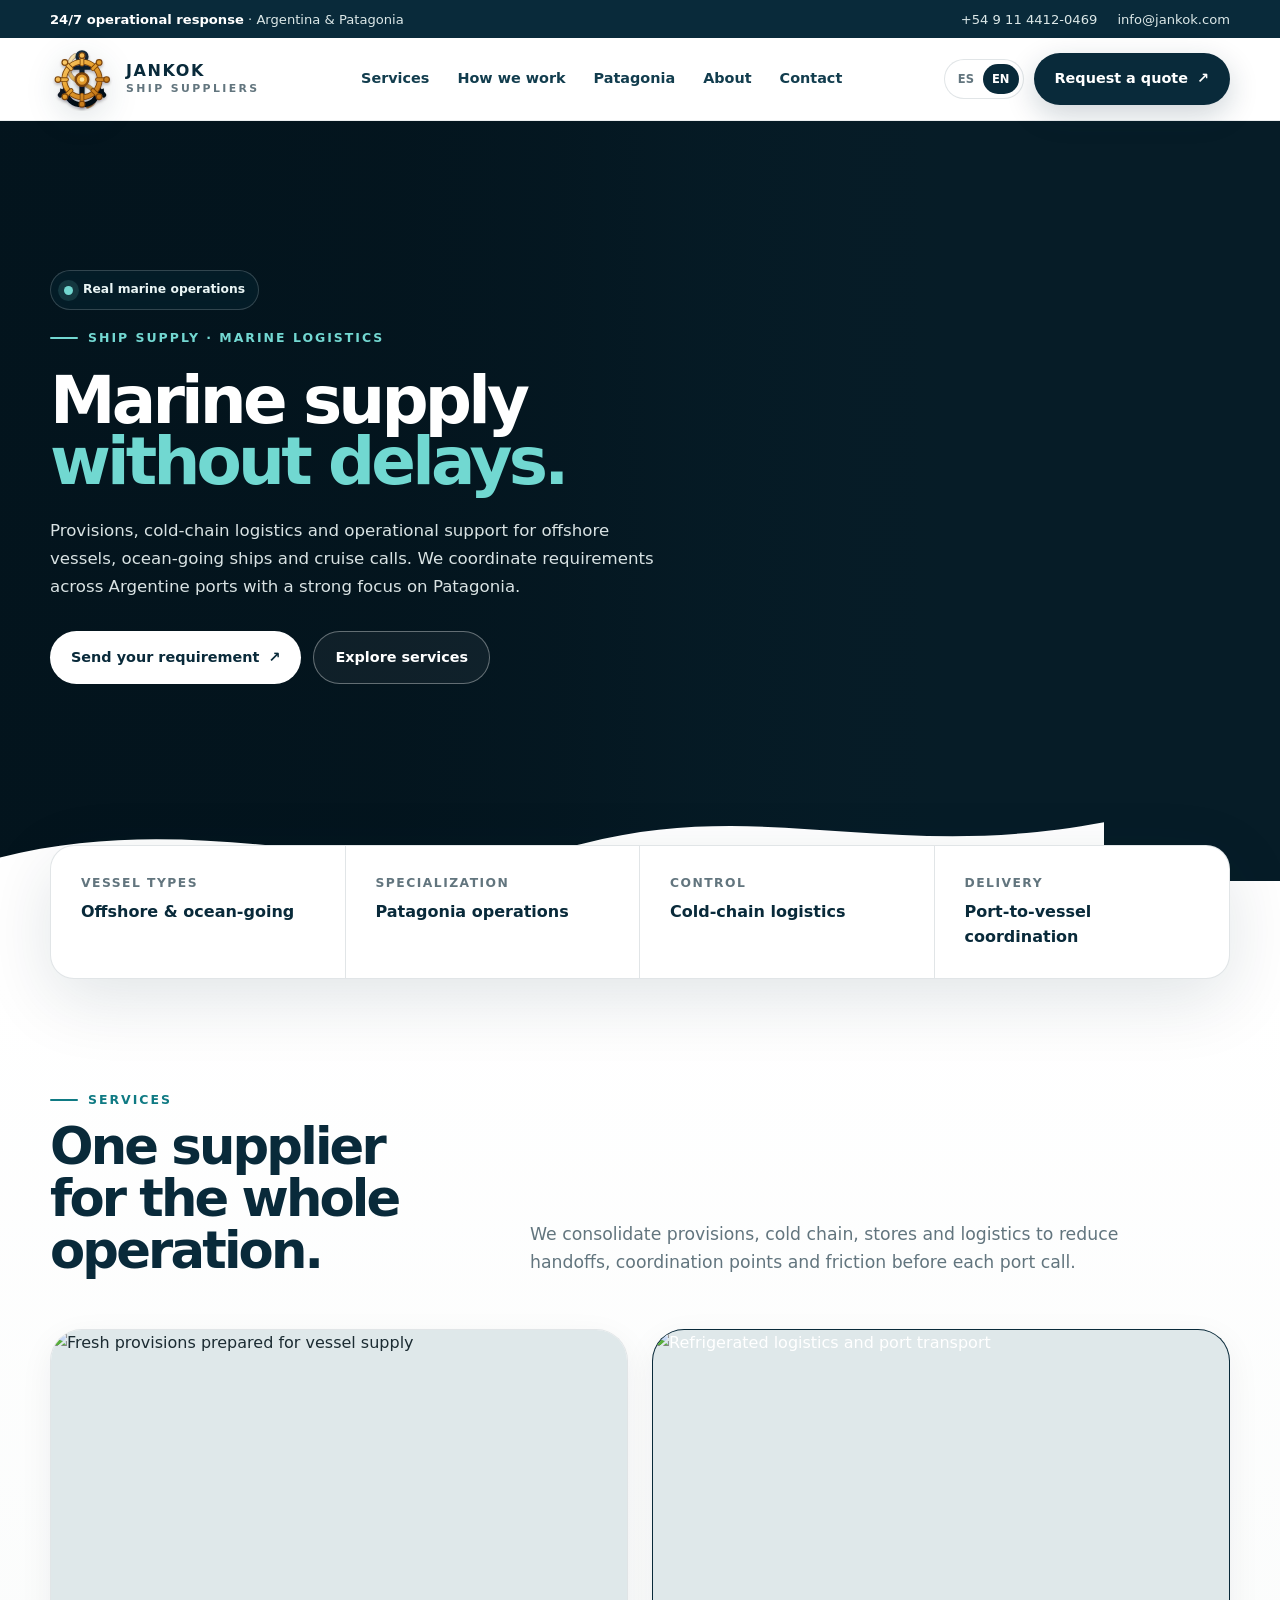
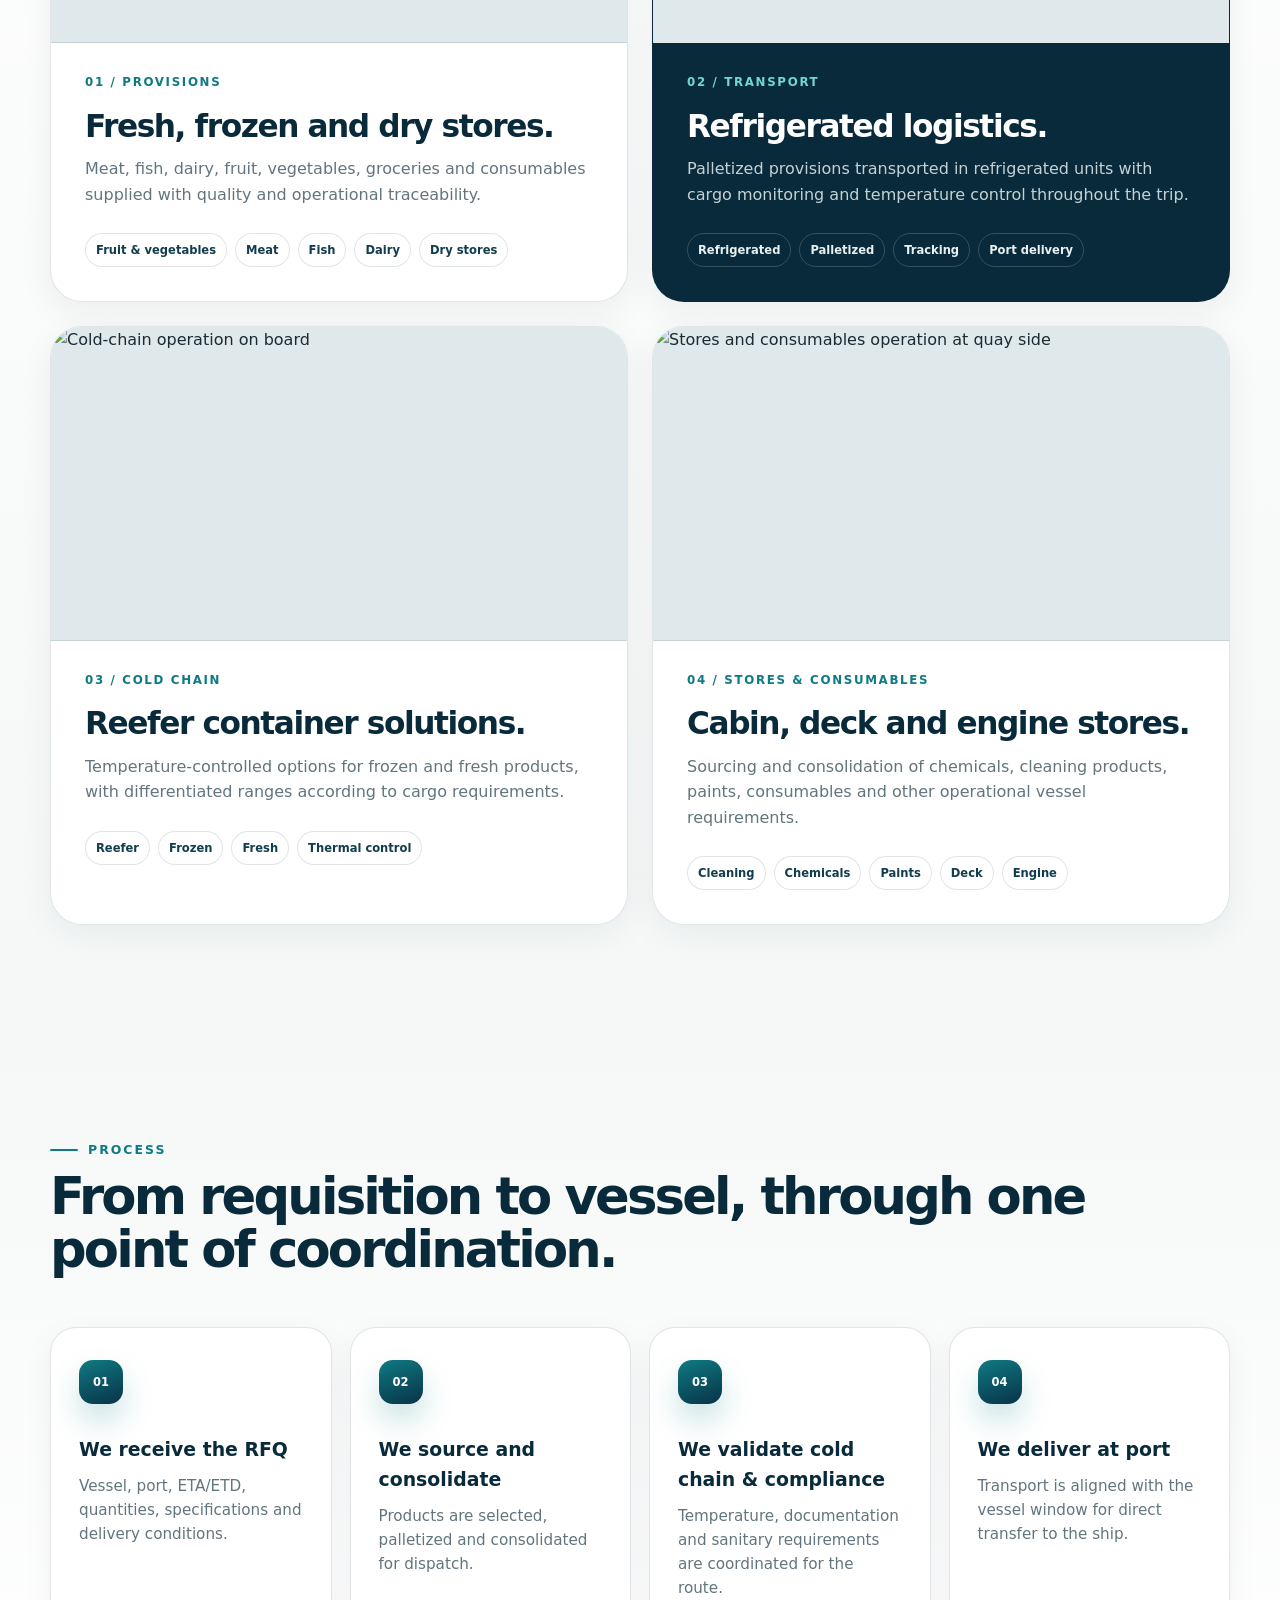
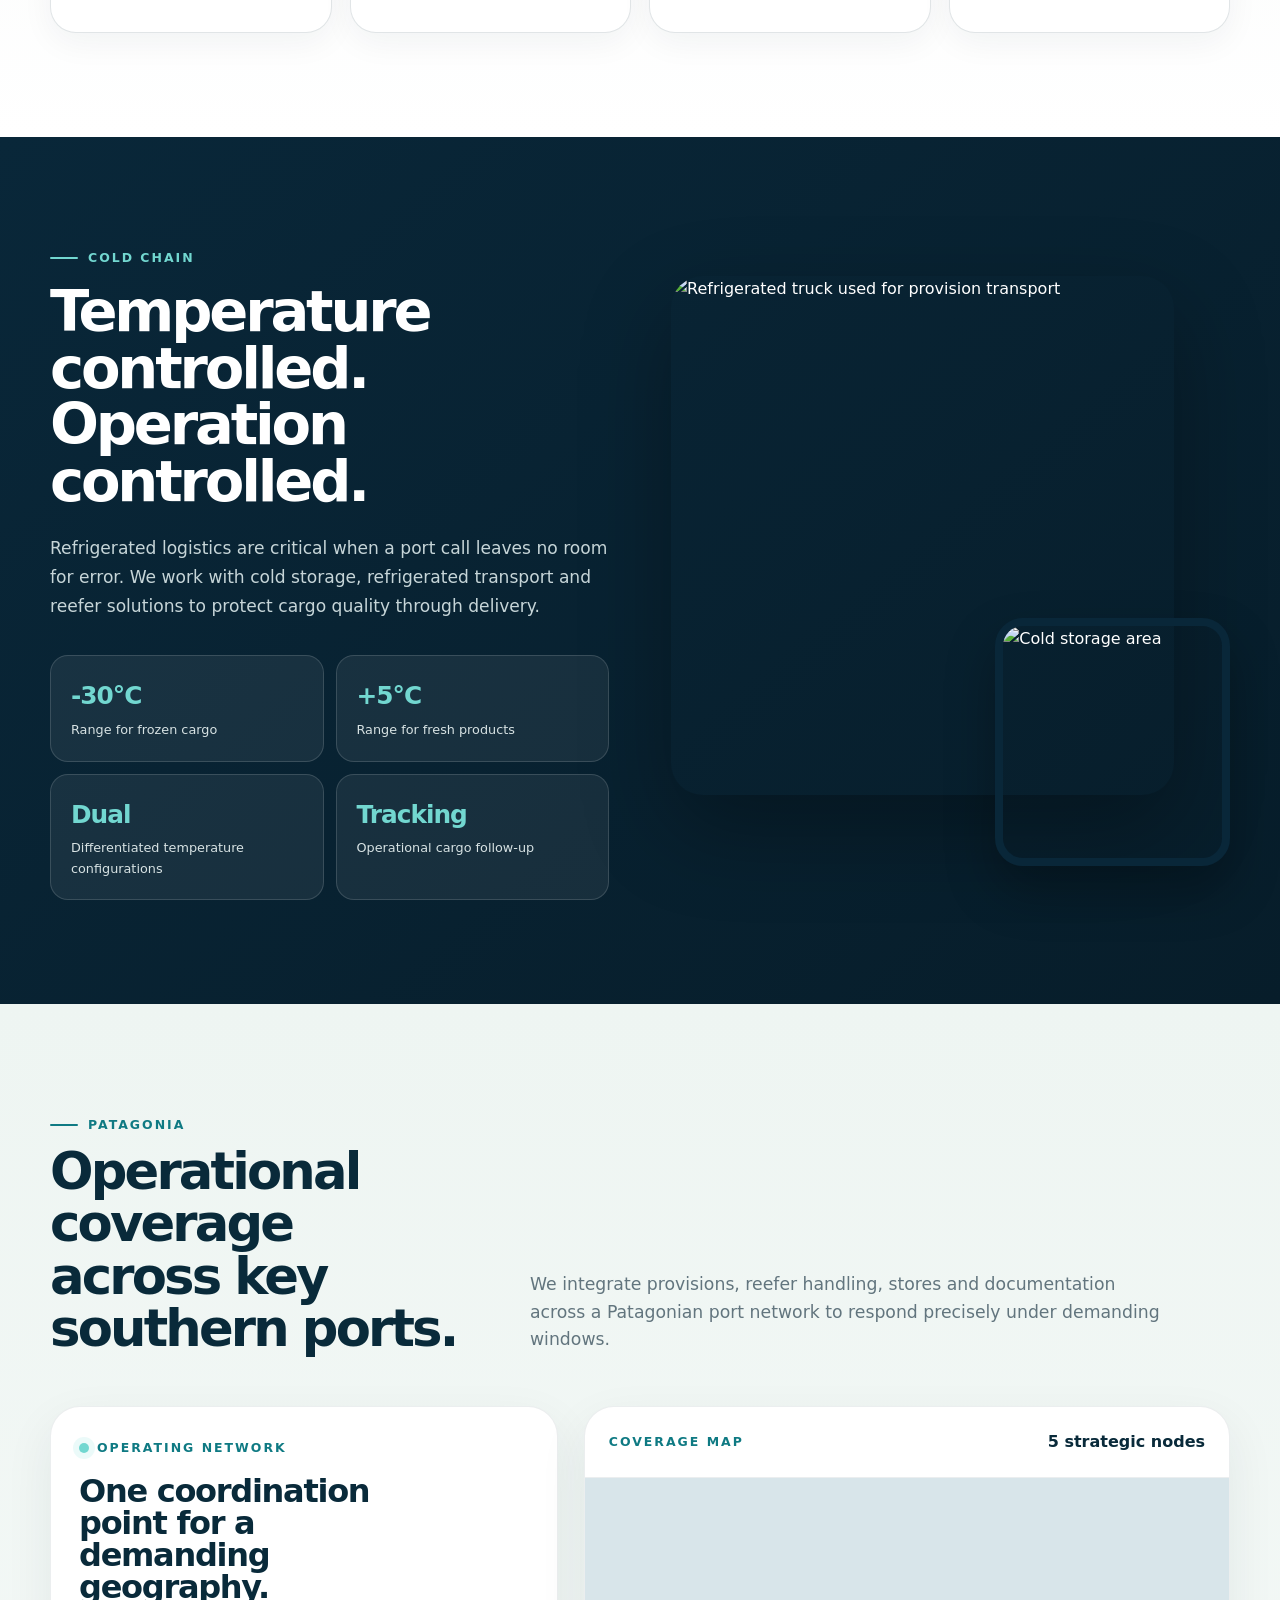
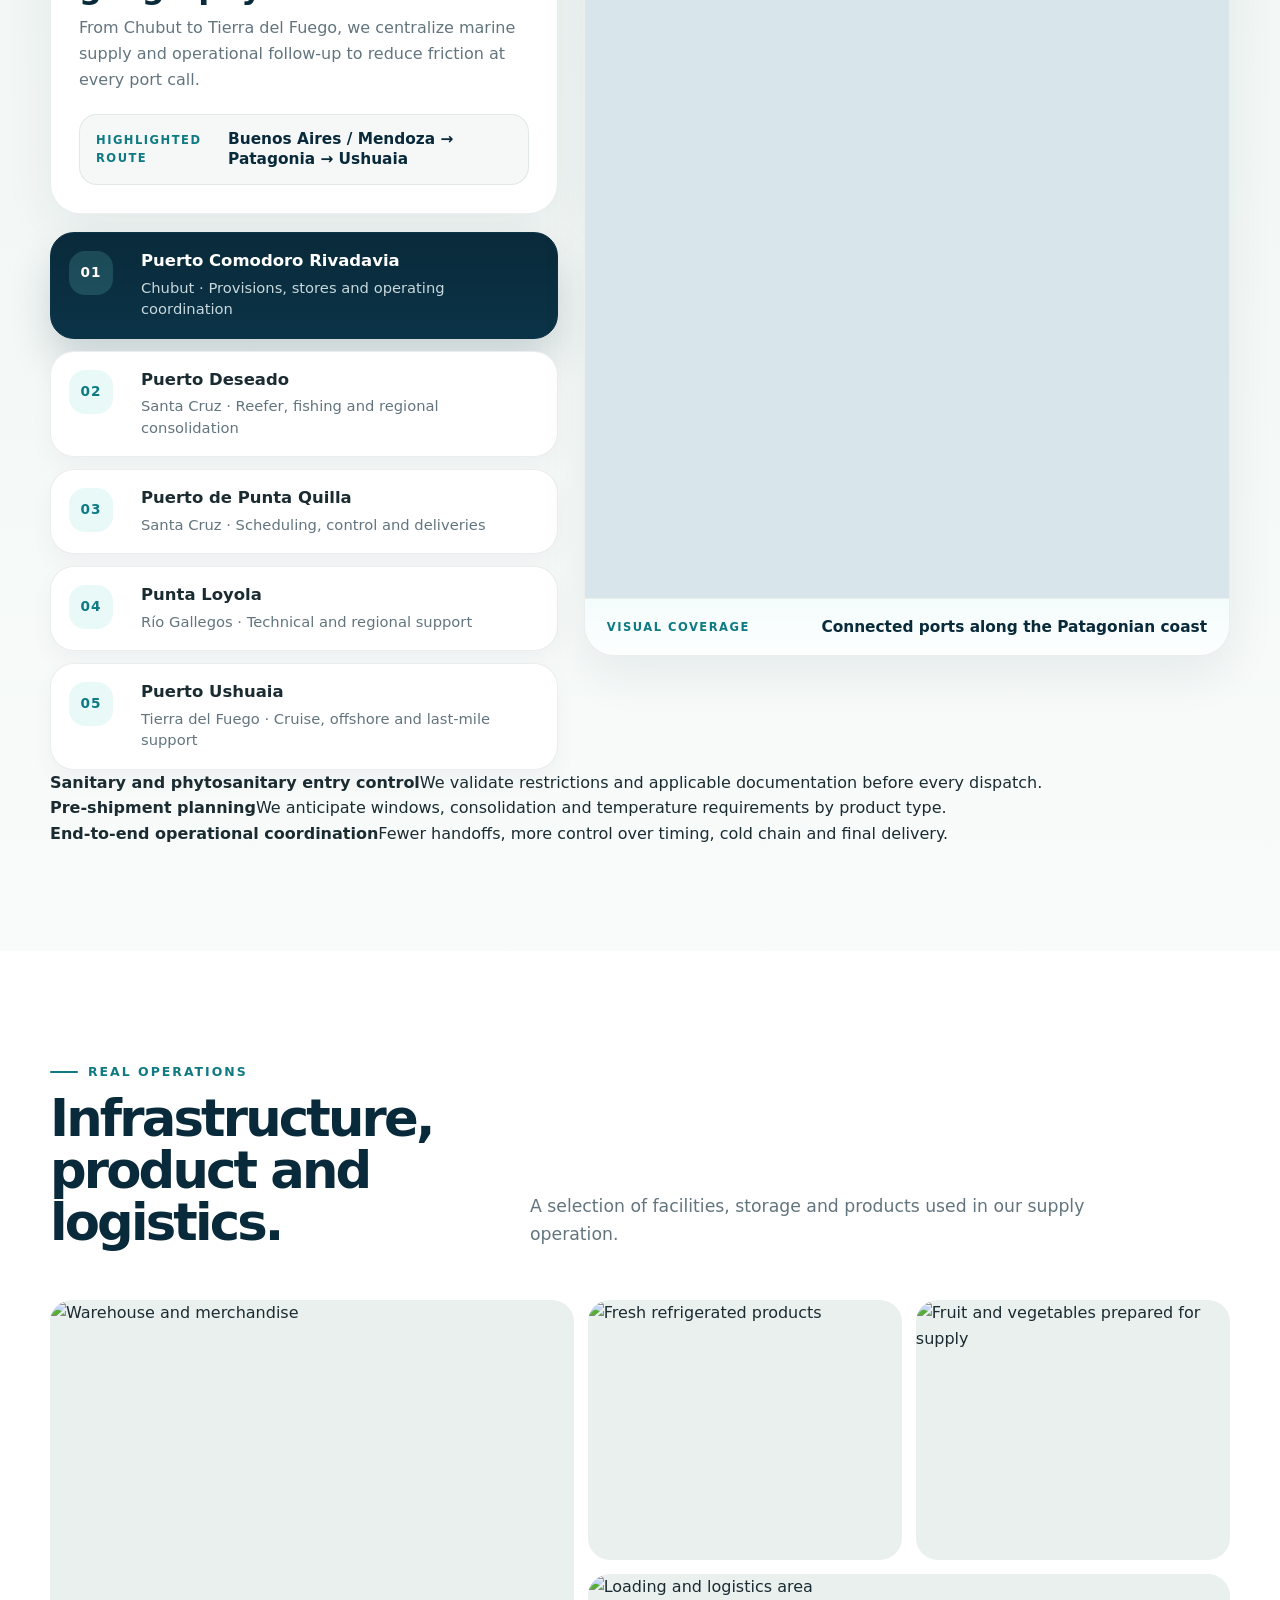
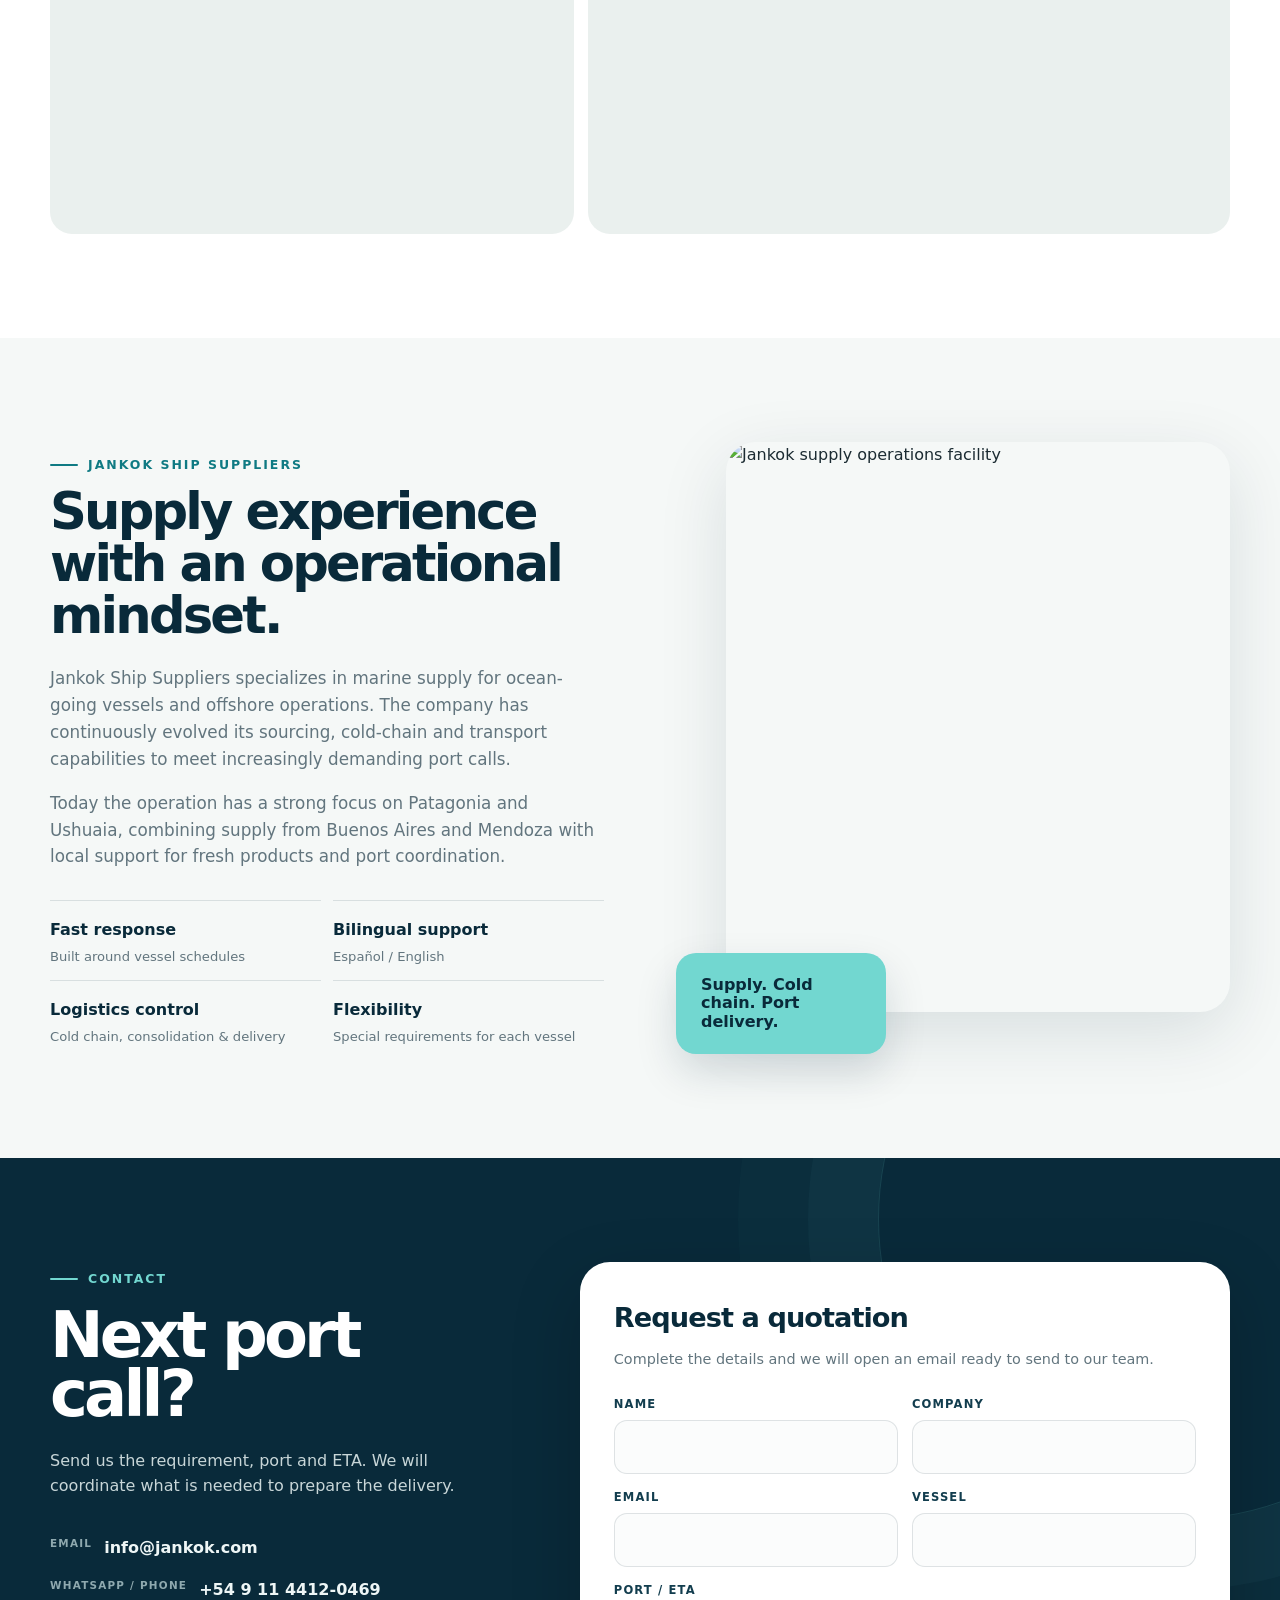
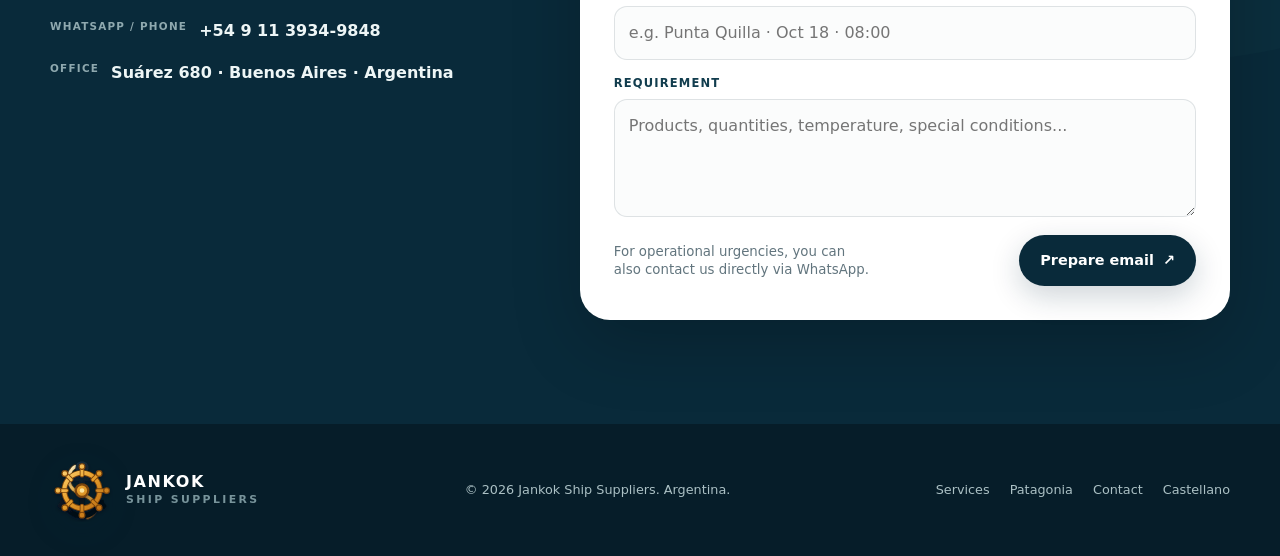
==== en/index.html @ 780c909e "Incorporar mapa interactivo de cobertura Patagonia" ====
<!doctype html>
<html lang="en">
<head>
  <meta charset="utf-8" />
  <meta name="viewport" content="width=device-width,initial-scale=1" />
  <title>Jankok Ship Suppliers | Marine supply in Argentina</title>
  <meta name="description" content="Marine supply, provisions, cold-chain logistics and vessel support across Argentina, with operational focus in Patagonia." />
  <meta name="theme-color" content="#092A3A" />
  <link rel="canonical" href="https://www.jankoksupply.com/en" />
  <link rel="alternate" hreflang="es" href="https://www.jankoksupply.com/es" />
  <link rel="alternate" hreflang="en" href="https://www.jankoksupply.com/en" />
  <link rel="alternate" hreflang="x-default" href="https://www.jankoksupply.com/es" />
  <link rel="icon" href="/assets/favicon.svg" type="image/svg+xml" />
  <link rel="stylesheet" href="/assets/styles-patagonia-map-v4.css" />
  <link rel="stylesheet" href="https://unpkg.com/leaflet@1.9.4/dist/leaflet.css" crossorigin="" />
  <meta property="og:title" content="Jankok Ship Suppliers | Argentina & Patagonia" />
  <meta property="og:description" content="Provisions, cold chain and marine supply logistics with fast operational response and bilingual support." />
  <meta property="og:type" content="website" />
  <meta property="og:url" content="https://www.jankoksupply.com/en" />
  <meta property="og:image" content="https://static.wixstatic.com/media/66ac55_340e1a6aad1a4ed58d53bda83f8fb054f000.jpg/v1/fill/w_1600,h_900,al_c,q_85,enc_avif,quality_auto/66ac55_340e1a6aad1a4ed58d53bda83f8fb054f000.jpg" />
  <script type="application/ld+json">
  {"@context":"https://schema.org","@type":"Organization","name":"Jankok Ship Suppliers","url":"https://www.jankoksupply.com/","email":"info@jankok.com","telephone":["+54 9 11 4412-0469","+54 9 11 3934-9848"],"address":{"@type":"PostalAddress","streetAddress":"Suárez 680","addressLocality":"Buenos Aires","addressCountry":"AR"},"areaServed":"Argentina"}
  </script>
</head>
<body>
  <div class="topbar">
    <div class="container">
      <div><strong>24/7 operational response</strong> · Argentina & Patagonia</div>
      <div class="topbar-links"><a href="tel:+5491144120469">+54 9 11 4412-0469</a><a href="mailto:info@jankok.com">info@jankok.com</a></div>
    </div>
  </div>

  <header class="header">
    <div class="container nav">
      <a class="brand" href="/en" aria-label="Jankok Ship Suppliers"><img src="/assets/logo-mark.svg" alt="" /><div class="brand-copy"><strong>JANKOK</strong><span>Ship Suppliers</span></div></a>
      <nav class="nav-links" data-nav aria-label="Main navigation"><a href="#services">Services</a><a href="#process">How we work</a><a href="#patagonia">Patagonia</a><a href="#about">About</a><a href="#contact">Contact</a></nav>
      <div class="nav-actions"><div class="lang" aria-label="Language"><a href="/es">ES</a><a class="active" href="/en" aria-current="page">EN</a></div><a class="btn btn-primary" href="#contact">Request a quote <span aria-hidden="true">↗</span></a><button class="menu-btn" data-menu aria-label="Open menu" aria-expanded="false"><svg width="26" height="26" viewBox="0 0 24 24" fill="none"><path d="M4 7h16M4 12h16M4 17h16" stroke="currentColor" stroke-width="1.8" stroke-linecap="round"/></svg></button></div>
    </div>
  </header>

  <main>
    <section class="hero">
      <div class="hero-media" role="img" aria-label="Skandi Patagonia vessel at sea at sunset" style="background-image:url('https://cdn.openart.ai/openart-uploads/production/attachment-transfers/b5a48cb28964048ce57b93e466b0b0829dad81cd3810855179d4321a4f26a55c.png')"></div>
      <div class="hero-inner">
        <div class="hero-copy reveal visible"><div class="hero-video-badge">Real marine operations</div><span class="eyebrow">Ship supply · marine logistics</span><h1>Marine supply <em>without delays.</em></h1><p>Provisions, cold-chain logistics and operational support for offshore vessels, ocean-going ships and cruise calls. We coordinate requirements across Argentine ports with a strong focus on Patagonia.</p><div class="hero-cta"><a class="btn btn-light" href="#contact">Send your requirement <span aria-hidden="true">↗</span></a><a class="btn btn-outline" href="#services">Explore services</a></div></div>
        <aside class="hero-panel reveal visible" aria-label="Operational capabilities"><div class="panel-label">Operational capability</div><div class="metrics"><div class="metric"><strong>48 h*</strong><span>Buenos Aires / Mendoza → Punta Quilla</span></div><div class="metric"><strong>-30° / +5°C</strong><span>Temperature-controlled solutions</span></div><div class="metric"><strong>ES / EN</strong><span>Bilingual coordination with vessels and agents</span></div></div><small class="panel-note">* Estimated transit time under normal operating conditions.</small></aside>
      </div>
      <svg class="hero-wave" viewBox="0 0 1440 120" preserveAspectRatio="none" aria-hidden="true"><path d="M0,88 C280,18 510,132 760,70 C1000,9 1160,95 1440,42 L1440,120 L0,120 Z" fill="#ffffff"/></svg>
    </section>

    <div class="proof-strip"><div class="container proof-card reveal"><div class="proof-item"><span>Vessel types</span><strong>Offshore & ocean-going</strong></div><div class="proof-item"><span>Specialization</span><strong>Patagonia operations</strong></div><div class="proof-item"><span>Control</span><strong>Cold-chain logistics</strong></div><div class="proof-item"><span>Delivery</span><strong>Port-to-vessel coordination</strong></div></div></div>

    <section class="section services" id="services">
      <div class="container">
        <div class="section-head reveal"><div><span class="eyebrow">Services</span><h2>One supplier for the whole operation.</h2></div><p>We consolidate provisions, cold chain, stores and logistics to reduce handoffs, coordination points and friction before each port call.</p></div>
        <div class="service-grid">
          <article class="service-card reveal"><div class="service-media"><img src="https://static.wixstatic.com/media/66ac55_1b1ba0f8efdf49ca8645f191054997fb~mv2.jpg/v1/fill/w_1200,h_720,al_c,q_85,enc_avif,quality_auto/66ac55_1b1ba0f8efdf49ca8645f191054997fb~mv2.jpg" alt="Fresh provisions prepared for vessel supply" loading="lazy" /></div><div class="service-body"><div class="service-num">01 / PROVISIONS</div><div><h3>Fresh, frozen and dry stores.</h3><p>Meat, fish, dairy, fruit, vegetables, groceries and consumables supplied with quality and operational traceability.</p><div class="service-tags"><span>Fruit & vegetables</span><span>Meat</span><span>Fish</span><span>Dairy</span><span>Dry stores</span></div></div></div></article>
          <article class="service-card dark reveal"><div class="service-media"><img src="https://static.wixstatic.com/media/66ac55_ef55382387be4fb7bd0240c224589e4e~mv2.jpg/v1/fill/w_1200,h_720,al_c,q_85,enc_avif,quality_auto/66ac55_ef55382387be4fb7bd0240c224589e4e~mv2.jpg" alt="Refrigerated logistics and port transport" loading="lazy" /></div><div class="service-body"><div class="service-num">02 / TRANSPORT</div><div><h3>Refrigerated logistics.</h3><p>Palletized provisions transported in refrigerated units with cargo monitoring and temperature control throughout the trip.</p><div class="service-tags"><span>Refrigerated</span><span>Palletized</span><span>Tracking</span><span>Port delivery</span></div></div></div></article>
          <article class="service-card reveal"><div class="service-media"><img src="https://static.wixstatic.com/media/66ac55_e5b4ac0119b64d5a85d8a198bc22c9cc~mv2.jpg/v1/fill/w_1200,h_720,al_c,q_85,enc_avif,quality_auto/66ac55_e5b4ac0119b64d5a85d8a198bc22c9cc~mv2.jpg" alt="Cold-chain operation on board" loading="lazy" /></div><div class="service-body"><div class="service-num">03 / COLD CHAIN</div><div><h3>Reefer container solutions.</h3><p>Temperature-controlled options for frozen and fresh products, with differentiated ranges according to cargo requirements.</p><div class="service-tags"><span>Reefer</span><span>Frozen</span><span>Fresh</span><span>Thermal control</span></div></div></div></article>
          <article class="service-card reveal"><div class="service-media"><img src="https://static.wixstatic.com/media/66ac55_f8feb5e286234982a2e6490ea8f7d717~mv2.jpg/v1/fill/w_1200,h_720,al_c,q_85,enc_avif,quality_auto/66ac55_f8feb5e286234982a2e6490ea8f7d717~mv2.jpg" alt="Stores and consumables operation at quay side" loading="lazy" /></div><div class="service-body"><div class="service-num">04 / STORES & CONSUMABLES</div><div><h3>Cabin, deck and engine stores.</h3><p>Sourcing and consolidation of chemicals, cleaning products, paints, consumables and other operational vessel requirements.</p><div class="service-tags"><span>Cleaning</span><span>Chemicals</span><span>Paints</span><span>Deck</span><span>Engine</span></div></div></div></article>
        </div>
      </div>
    </section>

    <section class="section process" id="process"><div class="container"><span class="eyebrow reveal">Process</span><h2 class="section-title reveal">From requisition to vessel, through one point of coordination.</h2><div class="process-grid"><article class="step reveal" data-step="01"><h3>We receive the RFQ</h3><p>Vessel, port, ETA/ETD, quantities, specifications and delivery conditions.</p></article><article class="step reveal" data-step="02"><h3>We source and consolidate</h3><p>Products are selected, palletized and consolidated for dispatch.</p></article><article class="step reveal" data-step="03"><h3>We validate cold chain & compliance</h3><p>Temperature, documentation and sanitary requirements are coordinated for the route.</p></article><article class="step reveal" data-step="04"><h3>We deliver at port</h3><p>Transport is aligned with the vessel window for direct transfer to the ship.</p></article></div></div></section>

    <section class="section cold-chain"><div class="container cold-grid"><div class="cold-copy reveal"><span class="eyebrow">Cold chain</span><h2>Temperature controlled. Operation controlled.</h2><p>Refrigerated logistics are critical when a port call leaves no room for error. We work with cold storage, refrigerated transport and reefer solutions to protect cargo quality through delivery.</p><div class="cold-specs"><div class="spec"><strong>-30°C</strong><span>Range for frozen cargo</span></div><div class="spec"><strong>+5°C</strong><span>Range for fresh products</span></div><div class="spec"><strong>Dual</strong><span>Differentiated temperature configurations</span></div><div class="spec"><strong>Tracking</strong><span>Operational cargo follow-up</span></div></div></div><div class="cold-media reveal"><img class="truck" src="https://static.wixstatic.com/media/66ac55_ef55382387be4fb7bd0240c224589e4e~mv2.jpg/v1/fill/w_1200,h_720,al_c,q_85,enc_avif,quality_auto/66ac55_ef55382387be4fb7bd0240c224589e4e~mv2.jpg" alt="Refrigerated truck used for provision transport" loading="lazy" /><img class="small" src="https://static.wixstatic.com/media/66ac55_e5b4ac0119b64d5a85d8a198bc22c9cc~mv2.jpg/v1/fill/w_1200,h_720,al_c,q_85,enc_avif,quality_auto/66ac55_e5b4ac0119b64d5a85d8a198bc22c9cc~mv2.jpg" alt="Cold storage area" loading="lazy" /></div></div></section>

    <section class="section patagonia" id="patagonia">
      <div class="container">
        <div class="section-head reveal">
          <div><span class="eyebrow">Patagonia</span><h2>Operational coverage across key southern ports.</h2></div>
          <p>We integrate provisions, reefer handling, stores and documentation across a Patagonian port network to respond precisely under demanding windows.</p>
        </div>
        <div class="patagonia-shell">
          <div class="patagonia-side reveal">
            <div class="patagonia-intro-card">
              <span class="map-kicker">Operating network</span>
              <h3>One coordination point for a demanding geography.</h3>
              <p>From Chubut to Tierra del Fuego, we centralize marine supply and operational follow-up to reduce friction at every port call.</p>
              <div class="map-route-summary map-route-summary--inline"><span>Highlighted route</span><strong>Buenos Aires / Mendoza → Patagonia → Ushuaia</strong></div>
            </div>
            <div class="patagonia-port-list">
              <button class="port-row is-active" type="button" data-port-id="comodoro" data-lat="-45.8641" data-lng="-67.4790" data-zoom="7"><span class="port-row__index">01</span><span class="port-row__body"><strong>Puerto Comodoro Rivadavia</strong><small>Chubut · Provisions, stores and operating coordination</small></span></button>
              <button class="port-row" type="button" data-port-id="deseado" data-lat="-47.7515" data-lng="-65.8937" data-zoom="7"><span class="port-row__index">02</span><span class="port-row__body"><strong>Puerto Deseado</strong><small>Santa Cruz · Reefer, fishing and regional consolidation</small></span></button>
              <button class="port-row" type="button" data-port-id="quilla" data-lat="-50.1174" data-lng="-68.4163" data-zoom="7"><span class="port-row__index">03</span><span class="port-row__body"><strong>Puerto de Punta Quilla</strong><small>Santa Cruz · Scheduling, control and deliveries</small></span></button>
              <button class="port-row" type="button" data-port-id="loyola" data-lat="-51.6230" data-lng="-69.0227" data-zoom="7"><span class="port-row__index">04</span><span class="port-row__body"><strong>Punta Loyola</strong><small>Río Gallegos · Technical and regional support</small></span></button>
              <button class="port-row" type="button" data-port-id="ushuaia" data-lat="-54.8159" data-lng="-68.3175" data-zoom="8"><span class="port-row__index">05</span><span class="port-row__body"><strong>Puerto Ushuaia</strong><small>Tierra del Fuego · Cruise, offshore and last-mile support</small></span></button>
            </div>
          </div>
          <div class="patagonia-map-card reveal">
            <div class="patagonia-map-topbar"><span>Coverage map</span><strong>5 strategic nodes</strong></div>
            <div id="patagonia-map" class="patagonia-map-canvas" aria-label="Operational coverage map in Patagonia"></div>
            <div class="map-route-summary"><span>Visual coverage</span><strong>Connected ports along the Patagonian coast</strong></div>
          </div>
        </div>
        <div class="patagonia-benefits reveal">
          <article class="pat-benefit"><strong>Sanitary and phytosanitary entry control</strong><span>We validate restrictions and applicable documentation before every dispatch.</span></article>
          <article class="pat-benefit"><strong>Pre-shipment planning</strong><span>We anticipate windows, consolidation and temperature requirements by product type.</span></article>
          <article class="pat-benefit"><strong>End-to-end operational coordination</strong><span>Fewer handoffs, more control over timing, cold chain and final delivery.</span></article>
        </div>
      </div>
    </section>

    <section class="section gallery"><div class="container"><div class="section-head reveal"><div><span class="eyebrow">Real operations</span><h2>Infrastructure, product and logistics.</h2></div><p>A selection of facilities, storage and products used in our supply operation.</p></div><div class="gallery-grid reveal"><figure><img src="https://static.wixstatic.com/media/66ac55_1e14abbada6b48deaa322aeae8d9f936~mv2.jpg/v1/fill/w_900,h_1200,al_c,q_85,enc_avif,quality_auto/66ac55_1e14abbada6b48deaa322aeae8d9f936~mv2.jpg" alt="Warehouse and merchandise" loading="lazy" /></figure><figure><img src="https://static.wixstatic.com/media/66ac55_34f77e0b632d4ae6b66f838756ac2cf2~mv2.jpg/v1/fill/w_1200,h_900,al_c,q_85,enc_avif,quality_auto/66ac55_34f77e0b632d4ae6b66f838756ac2cf2~mv2.jpg" alt="Fresh refrigerated products" loading="lazy" /></figure><figure><img src="https://static.wixstatic.com/media/66ac55_1b1ba0f8efdf49ca8645f191054997fb~mv2.jpg/v1/fill/w_900,h_1200,al_c,q_85,enc_avif,quality_auto/66ac55_1b1ba0f8efdf49ca8645f191054997fb~mv2.jpg" alt="Fruit and vegetables prepared for supply" loading="lazy" /></figure><figure><img src="https://static.wixstatic.com/media/66ac55_bc87ddc6f4f5495caa486f21f2ff6565~mv2.jpg/v1/fill/w_1200,h_900,al_c,q_85,enc_avif,quality_auto/66ac55_bc87ddc6f4f5495caa486f21f2ff6565~mv2.jpg" alt="Loading and logistics area" loading="lazy" /></figure></div></div></section>

    <section class="section about" id="about"><div class="container about-grid"><div class="about-copy reveal"><span class="eyebrow">Jankok Ship Suppliers</span><h2 class="section-title">Supply experience with an operational mindset.</h2><p>Jankok Ship Suppliers specializes in marine supply for ocean-going vessels and offshore operations. The company has continuously evolved its sourcing, cold-chain and transport capabilities to meet increasingly demanding port calls.</p><p>Today the operation has a strong focus on Patagonia and Ushuaia, combining supply from Buenos Aires and Mendoza with local support for fresh products and port coordination.</p><div class="about-points"><div class="about-point"><strong>Fast response</strong><span>Built around vessel schedules</span></div><div class="about-point"><strong>Bilingual support</strong><span>Español / English</span></div><div class="about-point"><strong>Logistics control</strong><span>Cold chain, consolidation & delivery</span></div><div class="about-point"><strong>Flexibility</strong><span>Special requirements for each vessel</span></div></div></div><div class="about-media reveal"><img src="https://static.wixstatic.com/media/66ac55_e9b536cbaa654585aa53aae86690899e~mv2.jpg/v1/fill/w_1200,h_900,al_c,q_85,enc_avif,quality_auto/66ac55_e9b536cbaa654585aa53aae86690899e~mv2.jpg" alt="Jankok supply operations facility" loading="lazy" /><div class="about-badge">Supply. Cold chain. Port delivery.</div></div></div></section>

    <section class="section contact" id="contact"><div class="container contact-grid"><div class="contact-copy reveal"><span class="eyebrow">Contact</span><h2>Next port call?</h2><p>Send us the requirement, port and ETA. We will coordinate what is needed to prepare the delivery.</p><div class="contact-details"><a href="mailto:info@jankok.com"><div><small>Email</small><strong>info@jankok.com</strong></div></a><a href="https://wa.me/5491144120469" target="_blank" rel="noopener"><div><small>WhatsApp / Phone</small><strong>+54 9 11 4412-0469</strong></div></a><a href="https://wa.me/5491139349848" target="_blank" rel="noopener"><div><small>WhatsApp / Phone</small><strong>+54 9 11 3934-9848</strong></div></a><div><div><small>Office</small><strong>Suárez 680 · Buenos Aires · Argentina</strong></div></div></div></div><form class="contact-card reveal" data-contact-form><h3>Request a quotation</h3><p>Complete the details and we will open an email ready to send to our team.</p><div class="form-grid"><div class="field"><label for="name">Name</label><input id="name" name="name" autocomplete="name" required /></div><div class="field"><label for="company">Company</label><input id="company" name="company" autocomplete="organization" /></div><div class="field"><label for="email">Email</label><input id="email" name="email" type="email" autocomplete="email" required /></div><div class="field"><label for="vessel">Vessel</label><input id="vessel" name="vessel" /></div><div class="field full"><label for="port">Port / ETA</label><input id="port" name="port" placeholder="e.g. Punta Quilla · Oct 18 · 08:00" /></div><div class="field full"><label for="message">Requirement</label><textarea id="message" name="message" placeholder="Products, quantities, temperature, special conditions..."></textarea></div></div><div class="form-footer"><small>For operational urgencies, you can also contact us directly via WhatsApp.</small><button class="btn btn-primary" type="submit">Prepare email <span aria-hidden="true">↗</span></button></div></form></div></section>
  </main>

  <footer class="footer"><div class="container footer-row"><a class="brand" href="/en"><img src="/assets/logo-mark.svg" alt="" /><div class="brand-copy"><strong>JANKOK</strong><span>Ship Suppliers</span></div></a><div>© <span data-year></span> Jankok Ship Suppliers. Argentina.</div><div class="footer-links"><a href="#services">Services</a><a href="#patagonia">Patagonia</a><a href="#contact">Contact</a><a href="/es">Castellano</a></div></div></footer>
    <script src="https://unpkg.com/leaflet@1.9.4/dist/leaflet.js" crossorigin=""></script>
<script src="/assets/app.js" defer></script>
</body>
</html>
---- assets/styles-patagonia-map-v4.css ----
:root{
  --ink:#092A3A;
  --ink-2:#123D4E;
  --sea:#0F7A83;
  --aqua:#72D7D0;
  --foam:#F5F8F7;
  --sand:#E9EFEA;
  --white:#fff;
  --text:#1B2B32;
  --muted:#62757E;
  --line:rgba(9,42,58,.12);
  --shadow:0 20px 70px rgba(9,42,58,.12);
  --radius:28px;
  --container:min(1180px,calc(100vw - 40px));
}
*{box-sizing:border-box}
html{scroll-behavior:smooth}
body{margin:0;font-family:Inter,ui-sans-serif,system-ui,-apple-system,BlinkMacSystemFont,"Segoe UI",sans-serif;color:var(--text);background:#fff;line-height:1.6;-webkit-font-smoothing:antialiased}
a{color:inherit;text-decoration:none}
img{display:block;max-width:100%}
button,input,textarea{font:inherit}
::selection{background:var(--aqua);color:var(--ink)}
.container{width:var(--container);margin-inline:auto}
.eyebrow{display:inline-flex;align-items:center;gap:10px;font-size:.78rem;text-transform:uppercase;letter-spacing:.16em;font-weight:800;color:var(--sea)}
.eyebrow::before{content:"";width:28px;height:2px;background:currentColor;border-radius:99px}
.section{padding:104px 0}
.section-head{display:grid;grid-template-columns:.75fr 1.25fr;gap:60px;align-items:end;margin-bottom:52px}
.section-head h2,.section-title{font-size:clamp(2.2rem,4vw,4rem);letter-spacing:-.055em;line-height:1.02;margin:10px 0 0;color:var(--ink);font-weight:780}
.section-head p{margin:0;color:var(--muted);font-size:1.08rem;max-width:640px}
.topbar{background:var(--ink);color:#dce8e8;font-size:.82rem}
.topbar .container{min-height:38px;display:flex;align-items:center;justify-content:space-between;gap:20px}
.topbar strong{color:#fff}
.topbar-links{display:flex;gap:20px;align-items:center}
.header{position:sticky;top:0;z-index:50;background:rgba(255,255,255,.88);backdrop-filter:blur(16px);border-bottom:1px solid rgba(9,42,58,.08)}
.nav{min-height:82px;display:flex;align-items:center;justify-content:space-between;gap:30px}
.brand{display:flex;align-items:center;gap:12px;min-width:max-content}
.brand img{width:64px;height:64px;object-fit:contain;filter:drop-shadow(0 8px 16px rgba(9,42,58,.16))}
.brand-copy{line-height:1}
.brand-copy strong{display:block;color:var(--ink);letter-spacing:.1em;font-size:1rem}
.brand-copy span{display:block;margin-top:5px;color:var(--muted);font-size:.68rem;text-transform:uppercase;letter-spacing:.22em;font-weight:700}
.nav-links{display:flex;align-items:center;gap:28px;font-size:.9rem;font-weight:700;color:var(--ink-2)}
.nav-links a{position:relative}
.nav-links a:not(.btn)::after{content:"";position:absolute;left:0;right:100%;bottom:-8px;height:2px;background:var(--sea);transition:.2s ease}
.nav-links a:hover::after{right:0}
.nav-actions{display:flex;align-items:center;gap:10px}
.lang{display:flex;border:1px solid var(--line);border-radius:999px;padding:4px;background:#fff}
.lang a{padding:6px 9px;border-radius:999px;font-size:.72rem;font-weight:800;color:var(--muted)}
.lang a.active{background:var(--ink);color:#fff}
.btn{display:inline-flex;align-items:center;justify-content:center;gap:9px;border:0;border-radius:999px;padding:14px 21px;font-weight:800;font-size:.9rem;transition:.2s ease;cursor:pointer}
.btn-primary{background:var(--ink);color:#fff;box-shadow:0 10px 30px rgba(9,42,58,.2)}
.btn-primary:hover{transform:translateY(-2px);background:#0d3548}
.btn-light{background:#fff;color:var(--ink)}
.btn-outline{border:1px solid rgba(255,255,255,.35);color:#fff;background:rgba(255,255,255,.05)}
.btn-outline-dark{border:1px solid var(--line);color:var(--ink);background:#fff}
.menu-btn{display:none;background:none;border:0;padding:8px;color:var(--ink)}
.hero{position:relative;min-height:780px;display:flex;align-items:stretch;background:var(--ink);overflow:hidden}
.hero-media{position:absolute;inset:0;z-index:0;background:var(--ink);overflow:hidden}
.hero-media{background-size:cover;background-repeat:no-repeat;background-position:center center}

.hero-media::after{content:"";position:absolute;inset:0;z-index:1;pointer-events:none;background:linear-gradient(90deg,rgba(4,22,32,.94) 0%,rgba(4,22,32,.84) 30%,rgba(4,22,32,.48) 57%,rgba(4,22,32,.16) 100%),linear-gradient(0deg,rgba(4,22,32,.26),transparent 58%)}
.hero-wave{position:absolute;left:0;right:0;bottom:-1px;height:120px;opacity:.9}
.hero-inner{position:relative;z-index:2;display:grid;grid-template-columns:1.18fr .82fr;gap:50px;align-items:center;width:var(--container);margin:auto;padding:112px 0 152px;color:#fff}
.hero-copy{max-width:760px;text-shadow:0 10px 34px rgba(0,0,0,.32)}
.hero-video-badge{display:inline-flex;align-items:center;gap:10px;margin-bottom:18px;padding:10px 14px;border-radius:999px;background:rgba(255,255,255,.08);border:1px solid rgba(255,255,255,.16);color:#eaf5f5;font-size:.77rem;font-weight:780;backdrop-filter:blur(12px)}
.hero-video-badge::before{content:"";width:9px;height:9px;border-radius:50%;background:var(--aqua);box-shadow:0 0 0 6px rgba(114,215,208,.14)}
.hero-copy .eyebrow{color:var(--aqua)}
.hero h1{font-size:clamp(3.4rem,6.6vw,7.1rem);font-weight:780;letter-spacing:-.065em;line-height:.9;margin:20px 0 26px;max-width:940px}
.hero h1 em{font-style:normal;color:var(--aqua)}
.hero-copy>p{max-width:670px;color:#e2eded;font-size:clamp(1.05rem,1.6vw,1.26rem);line-height:1.65;margin:0}
.hero-cta{display:flex;gap:12px;flex-wrap:wrap;margin-top:34px}
.hero-panel{align-self:end;justify-self:end;width:min(100%,390px);border:1px solid rgba(255,255,255,.22);background:rgba(4,24,34,.54);backdrop-filter:blur(18px);border-radius:28px;padding:26px;box-shadow:0 30px 80px rgba(0,0,0,.22)}
.panel-label{color:var(--aqua);font-size:.76rem;text-transform:uppercase;letter-spacing:.14em;font-weight:800;margin-bottom:18px}
.metrics{display:grid;gap:0}
.panel-note{display:block;margin-top:14px;color:#8fa9af;font-size:.7rem;line-height:1.35}
.metric{padding:18px 0;border-top:1px solid rgba(255,255,255,.15)}
.metric:first-child{border-top:0;padding-top:0}
.metric strong{display:block;font-size:1.7rem;letter-spacing:-.04em;line-height:1.1}
.metric span{display:block;color:#c2d1d5;margin-top:7px;font-size:.88rem}
.proof-strip{position:relative;z-index:3;margin-top:-48px}
.proof-card{background:#fff;border:1px solid var(--line);border-radius:24px;box-shadow:var(--shadow);display:grid;grid-template-columns:repeat(4,1fr);overflow:hidden}
.proof-item{padding:28px 30px;border-right:1px solid var(--line)}
.proof-item:last-child{border-right:0}
.proof-item span{display:block;color:var(--muted);font-size:.77rem;text-transform:uppercase;letter-spacing:.12em;font-weight:800;margin-bottom:5px}
.proof-item strong{display:block;color:var(--ink);font-size:1rem}
.services{background:linear-gradient(180deg,#fff 0%,var(--foam) 100%)}
.service-grid{display:grid;grid-template-columns:repeat(2,1fr);gap:18px}
.service-card{position:relative;overflow:hidden;min-height:360px;border-radius:var(--radius);padding:34px;background:#fff;border:1px solid var(--line);display:flex;flex-direction:column;justify-content:space-between;transition:.25s ease}
.service-card:hover{transform:translateY(-5px);box-shadow:var(--shadow)}
.service-card.dark{background:var(--ink);color:#fff;border-color:transparent}
.service-num{font-size:.74rem;font-weight:850;letter-spacing:.14em;color:var(--sea)}
.dark .service-num{color:var(--aqua)}
.service-card h3{font-size:2rem;letter-spacing:-.045em;line-height:1.05;margin:0 0 14px;color:var(--ink)}
.dark h3{color:#fff}
.service-card p{margin:0;color:var(--muted);max-width:520px}
.dark p{color:#c5d2d5}
.service-tags{display:flex;gap:8px;flex-wrap:wrap;margin-top:26px}
.service-tags span{border:1px solid var(--line);border-radius:999px;padding:7px 10px;font-size:.72rem;font-weight:750;color:var(--ink-2)}
.dark .service-tags span{border-color:rgba(255,255,255,.18);color:#e9f0f0}
.visual-service{padding:0;min-height:480px}
.visual-service img{position:absolute;inset:0;width:100%;height:100%;object-fit:cover}
.visual-service::after{content:"";position:absolute;inset:0;background:linear-gradient(0deg,rgba(5,26,37,.88),rgba(5,26,37,.1) 65%)}
.visual-service .service-content{position:relative;z-index:2;margin-top:auto;padding:34px;color:#fff}
.visual-service h3{color:#fff}
.visual-service p{color:#dce7e8}
.process{background:#fff}
.process-grid{display:grid;grid-template-columns:repeat(4,1fr);gap:14px;margin-top:48px}
.step{padding:30px 24px;border:1px solid var(--line);border-radius:22px;position:relative}
.step::before{content:attr(data-step);display:grid;place-items:center;width:38px;height:38px;border-radius:50%;background:var(--ink);color:#fff;font-size:.72rem;font-weight:850;margin-bottom:38px}
.step h3{color:var(--ink);font-size:1.15rem;margin:0 0 9px}
.step p{color:var(--muted);font-size:.9rem;margin:0}
.cold-chain{background:var(--ink);color:#fff;overflow:hidden}
.cold-grid{display:grid;grid-template-columns:1fr 1fr;gap:72px;align-items:center}
.cold-copy .eyebrow{color:var(--aqua)}
.cold-copy h2{font-size:clamp(2.8rem,4.5vw,5rem);line-height:.98;letter-spacing:-.055em;margin:16px 0 24px}
.cold-copy>p{color:#c6d5d8;font-size:1.07rem;max-width:570px}
.cold-specs{display:grid;grid-template-columns:repeat(2,1fr);gap:12px;margin-top:34px}
.spec{background:rgba(255,255,255,.06);border:1px solid rgba(255,255,255,.11);border-radius:18px;padding:20px}
.spec strong{display:block;color:var(--aqua);font-size:1.55rem;letter-spacing:-.04em}
.spec span{display:block;color:#d7e2e3;font-size:.8rem;margin-top:4px}
.cold-media{position:relative;min-height:570px}
.cold-media .truck{position:absolute;inset:0 12% 12% 0;width:88%;height:88%;object-fit:cover;border-radius:30px;box-shadow:0 30px 80px rgba(0,0,0,.25)}
.cold-media .small{position:absolute;right:0;bottom:0;width:43%;height:43%;object-fit:cover;border:8px solid var(--ink);border-radius:26px}
.patagonia{background:#eef5f2}
.patagonia-grid{display:grid;grid-template-columns:.85fr 1.15fr;gap:80px;align-items:start}
.patagonia-map{position:sticky;top:130px;min-height:520px;background:linear-gradient(160deg,#0d3545,#0a2634);border-radius:32px;padding:38px;color:#fff;overflow:hidden}
.patagonia-map::before{content:"";position:absolute;width:420px;height:420px;border:1px solid rgba(114,215,208,.28);border-radius:50%;right:-120px;top:-110px;box-shadow:0 0 0 40px rgba(114,215,208,.04),0 0 0 90px rgba(114,215,208,.025)}
.map-kicker{color:var(--aqua);font-size:.75rem;text-transform:uppercase;letter-spacing:.16em;font-weight:800}
.patagonia-map h3{position:relative;font-size:3.2rem;line-height:.95;letter-spacing:-.05em;margin:18px 0 0;max-width:340px}
.route-line{position:absolute;left:38px;bottom:38px;right:38px}
.route-line span{display:block;color:#b9cbcf;font-size:.78rem;margin-bottom:8px}
.route-line strong{display:block;font-size:1.08rem}
.compliance{padding-top:6px}
.compliance .section-title{margin-bottom:24px}
.compliance>p{color:var(--muted);font-size:1.05rem}
.compliance-list{display:grid;gap:12px;margin-top:28px}
.compliance-item{background:#fff;border:1px solid var(--line);border-radius:18px;padding:21px 22px;display:grid;grid-template-columns:38px 1fr;gap:14px;align-items:start}
.check{width:32px;height:32px;border-radius:50%;background:#e6f6f3;color:var(--sea);display:grid;place-items:center;font-weight:900}
.compliance-item strong{display:block;color:var(--ink);margin-bottom:4px}
.compliance-item span{display:block;color:var(--muted);font-size:.9rem}
.note{font-size:.75rem!important;margin-top:18px!important;color:#71828a!important}
.gallery{background:#fff}
.gallery-grid{display:grid;grid-template-columns:1.25fr .75fr .75fr;grid-template-rows:260px 260px;gap:14px}
.gallery-grid figure{margin:0;border-radius:22px;overflow:hidden;position:relative;background:#eaf0ee}
.gallery-grid figure:first-child{grid-row:1/3}
.gallery-grid figure:last-child{grid-column:2/4}
.gallery-grid img{width:100%;height:100%;object-fit:cover;transition:transform .5s ease}
.gallery-grid figure:hover img{transform:scale(1.035)}
.about{background:var(--foam)}
.about-grid{display:grid;grid-template-columns:1fr 1fr;gap:72px;align-items:center}
.about-copy .section-title{margin-bottom:24px}
.about-copy p{color:var(--muted);font-size:1.05rem}
.about-points{display:grid;grid-template-columns:repeat(2,1fr);gap:12px;margin-top:30px}
.about-point{border-top:1px solid var(--line);padding-top:16px}
.about-point strong{color:var(--ink);display:block;font-size:1rem}
.about-point span{font-size:.82rem;color:var(--muted)}
.about-media{position:relative;padding:0 0 42px 50px}
.about-media img{border-radius:30px;box-shadow:var(--shadow);height:570px;width:100%;object-fit:cover}
.about-badge{position:absolute;left:0;bottom:0;background:var(--aqua);color:var(--ink);padding:23px 25px;border-radius:20px;font-weight:850;max-width:210px;line-height:1.15;box-shadow:0 18px 40px rgba(9,42,58,.15)}
.contact{background:var(--ink);color:#fff;position:relative;overflow:hidden}
.contact::before{content:"";position:absolute;width:600px;height:600px;border:1px solid rgba(114,215,208,.15);border-radius:50%;right:-200px;top:-240px;box-shadow:0 0 0 70px rgba(114,215,208,.035),0 0 0 140px rgba(114,215,208,.02)}
.contact-grid{position:relative;display:grid;grid-template-columns:.82fr 1.18fr;gap:78px;align-items:start}
.contact-copy .eyebrow{color:var(--aqua)}
.contact-copy h2{font-size:clamp(3rem,5vw,5.4rem);letter-spacing:-.06em;line-height:.92;margin:17px 0 24px}
.contact-copy p{color:#c8d6d8;max-width:520px}
.contact-details{display:grid;gap:16px;margin-top:36px}
.contact-details a,.contact-details div{display:flex;gap:12px;align-items:flex-start;color:#eef6f6}
.contact-details small{display:block;color:#8fa9af;text-transform:uppercase;letter-spacing:.12em;font-weight:800;font-size:.65rem;margin-bottom:2px}
.contact-card{background:#fff;color:var(--text);border-radius:30px;padding:34px;box-shadow:0 24px 70px rgba(0,0,0,.2)}
.contact-card h3{font-size:1.7rem;letter-spacing:-.035em;color:var(--ink);margin:0 0 8px}
.contact-card>p{color:var(--muted);font-size:.9rem;margin:0 0 24px}
.form-grid{display:grid;grid-template-columns:repeat(2,1fr);gap:14px}
.field{display:grid;gap:7px}
.field.full{grid-column:1/-1}
.field label{font-size:.72rem;font-weight:800;text-transform:uppercase;letter-spacing:.1em;color:var(--ink-2)}
.field input,.field textarea{width:100%;border:1px solid var(--line);border-radius:13px;padding:13px 14px;outline:none;background:#fbfcfc;color:var(--text);transition:.15s}
.field textarea{min-height:118px;resize:vertical}
.field input:focus,.field textarea:focus{border-color:var(--sea);box-shadow:0 0 0 3px rgba(15,122,131,.08)}
.form-footer{display:flex;justify-content:space-between;align-items:center;gap:18px;margin-top:18px}
.form-footer small{color:var(--muted);max-width:260px;line-height:1.35}
.footer{background:#061d29;color:#abc0c4;padding:34px 0}
.footer-row{display:flex;justify-content:space-between;gap:30px;align-items:center;font-size:.8rem}
.footer .brand-copy strong{color:#fff}
.footer .brand-copy span{color:#78949b}
.footer-links{display:flex;gap:20px;flex-wrap:wrap;justify-content:flex-end}
.reveal{opacity:0;transform:translateY(18px);transition:opacity .65s ease,transform .65s ease}
.reveal.visible{opacity:1;transform:none}
@media(max-width:1020px){
  .nav-links{display:none;position:absolute;top:82px;left:20px;right:20px;background:#fff;border:1px solid var(--line);border-radius:20px;padding:20px;box-shadow:var(--shadow);flex-direction:column;align-items:flex-start;gap:18px}
  .nav-links.open{display:flex}
  .menu-btn{display:block}
  .nav-actions>.btn{display:none}
  .hero{min-height:720px}
  .hero-inner{grid-template-columns:1fr;align-content:center;padding-top:96px}
  .hero-panel{justify-self:start;display:grid;grid-template-columns:1fr;width:100%;max-width:760px}
  .metrics{grid-template-columns:repeat(3,1fr);gap:16px}
  .metric{padding:0 16px;border-top:0;border-left:1px solid rgba(255,255,255,.15)}
  .metric:first-child{border-left:0;padding-left:0}
  .section-head{grid-template-columns:1fr;gap:18px}
  .process-grid{grid-template-columns:repeat(2,1fr)}
  .cold-grid,.about-grid,.contact-grid,.patagonia-grid{grid-template-columns:1fr;gap:52px}
  .patagonia-map{position:relative;top:auto;min-height:390px}
  .about-media{max-width:700px}
}
@media(max-width:720px){
  :root{--container:min(100% - 28px,1180px);--radius:22px}
  .section{padding:78px 0}
  .topbar .container{justify-content:center;text-align:center;min-height:42px}
  .topbar-links{display:none}
  .nav{min-height:72px}
  .nav-links{top:72px}
  .brand-copy strong{font-size:.88rem}
  .brand img{width:52px;height:52px;object-fit:contain}
  .hero{min-height:790px}
  .hero-inner{padding:82px 0 132px}
  .hero h1{font-size:clamp(3rem,14vw,4.7rem)}
  .hero-media video,  .hero-media::after{background:linear-gradient(90deg,rgba(5,26,37,.95),rgba(5,26,37,.78)),linear-gradient(0deg,rgba(5,26,37,.5),transparent)}
  .hero-panel{padding:22px}
  .metrics{grid-template-columns:1fr}
  .metric{border-left:0;border-top:1px solid rgba(255,255,255,.15);padding:14px 0}
  .metric:first-child{border-top:0}
  .proof-card{grid-template-columns:repeat(2,1fr)}
  .proof-item{padding:20px;border-right:0;border-bottom:1px solid var(--line)}
  .proof-item:nth-child(odd){border-right:1px solid var(--line)}
  .proof-item:nth-child(3),.proof-item:nth-child(4){border-bottom:0}
  .service-grid,.process-grid,.cold-specs,.about-points{grid-template-columns:1fr}
  .service-card{min-height:330px;padding:26px}
  .cold-media{min-height:450px}
  .cold-media .truck{inset:0 8% 12% 0;width:92%;height:88%}
  .cold-media .small{width:48%;height:40%;border-width:5px}
  .gallery-grid{grid-template-columns:1fr 1fr;grid-template-rows:260px 220px 220px}
  .gallery-grid figure:first-child{grid-row:auto;grid-column:1/-1}
  .gallery-grid figure:last-child{grid-column:1/-1}
  .about-media{padding-left:25px}
  .about-media img{height:430px}
  .form-grid{grid-template-columns:1fr}
  .field.full{grid-column:auto}
  .form-footer{align-items:flex-start;flex-direction:column}
  .contact-card{padding:25px}
  .footer-row{align-items:flex-start;flex-direction:column}
  .footer-links{justify-content:flex-start}
}
@media(prefers-reduced-motion:reduce){html{scroll-behavior:auto}.reveal{opacity:1;transform:none;transition:none}.service-card,.gallery-grid img{transition:none}}



/* HERO PREMIUM — final composition */
.hero{
  min-height:760px;
  background:#061c27;
  isolation:isolate;
}
.hero-media{
  background-color:#061c27 !important;
  background-size:auto 100% !important;
  background-position:right center !important;
  background-repeat:no-repeat !important;
}
.hero-media::after{
  background:
    linear-gradient(90deg,
      rgba(3,20,29,.98) 0%,
      rgba(3,20,29,.96) 18%,
      rgba(3,20,29,.88) 31%,
      rgba(3,20,29,.62) 43%,
      rgba(3,20,29,.24) 55%,
      rgba(3,20,29,.03) 67%,
      rgba(3,20,29,0) 78%) !important;
}
.hero-inner{
  display:block;
  width:var(--container);
  margin:auto;
  padding:98px 0 146px;
}
.hero-copy{
  max-width:650px;
  text-shadow:none;
}
.hero-video-badge{
  margin-bottom:18px;
  padding:9px 13px;
  background:rgba(7,37,49,.56);
  border-color:rgba(255,255,255,.18);
  backdrop-filter:blur(10px);
}
.hero-copy .eyebrow{
  display:flex;
  width:max-content;
  margin-top:0;
  color:#73d8d2;
}
.hero h1{
  max-width:650px;
  font-size:clamp(3.9rem,5.15vw,5.85rem);
  line-height:.93;
  letter-spacing:-.058em;
  margin:22px 0 24px;
}
.hero h1 em{color:#71d8d1}
.hero-copy>p{
  max-width:610px;
  color:rgba(239,247,247,.91);
  font-size:clamp(1.04rem,1.25vw,1.17rem);
  line-height:1.68;
}
.hero-cta{margin-top:30px}
.hero-panel{display:none !important}
.hero-wave{height:92px;opacity:1}
.proof-strip{margin-top:-36px}

@media(max-width:1020px){
  .hero{min-height:720px}
  .hero-media{
    background-size:cover !important;
    background-position:68% center !important;
  }
  .hero-media::after{
    background:linear-gradient(90deg,rgba(3,20,29,.96) 0%,rgba(3,20,29,.86) 48%,rgba(3,20,29,.40) 76%,rgba(3,20,29,.18) 100%) !important;
  }
  .hero-inner{padding:88px 0 130px}
  .hero-copy{max-width:620px}
  .hero h1{max-width:620px;font-size:clamp(3.5rem,8.6vw,5.4rem)}
}
@media(max-width:720px){
  .hero{min-height:700px}
  .hero-media{
    background-size:cover !important;
    background-position:70% center !important;
  }
  .hero-media::after{
    background:linear-gradient(90deg,rgba(3,20,29,.95) 0%,rgba(3,20,29,.78) 64%,rgba(3,20,29,.40) 100%),linear-gradient(0deg,rgba(3,20,29,.55),rgba(3,20,29,.08) 58%) !important;
  }
  .hero-inner{padding:74px 0 112px}
  .hero-copy{max-width:100%}
  .hero h1{font-size:clamp(3rem,13.2vw,4.55rem);max-width:100%;margin-top:18px}
  .hero-copy>p{font-size:1rem;max-width:94%}
  .hero-video-badge{font-size:.72rem}
  .proof-strip{margin-top:-26px}
}


/* Services + operation refinement */
.service-grid{display:grid;grid-template-columns:repeat(2,1fr);gap:24px}
.service-card{padding:0!important;min-height:0!important;justify-content:flex-start!important;border-radius:32px!important;overflow:hidden;box-shadow:0 10px 34px rgba(8,38,52,.06);background:#fff}
.service-card.dark{background:var(--ink)!important}
.service-media{position:relative;aspect-ratio:16/8.7;overflow:hidden;background:#dfe8ea;border-bottom:1px solid var(--line)}
.service-card.dark .service-media{border-bottom-color:rgba(255,255,255,.08)}
.service-media img{width:100%;height:100%;object-fit:cover;display:block;transition:transform .45s ease}
.service-card:hover .service-media img{transform:scale(1.04)}
.service-body{padding:30px 34px 34px;display:flex;flex-direction:column;flex:1}
.service-card.dark .service-body{background:var(--ink)}
.service-body .service-num{margin-bottom:18px}
.service-card h3{font-size:1.95rem}
.service-card p{font-size:1rem;line-height:1.58}
.service-card .service-tags span{background:rgba(255,255,255,.72);backdrop-filter:blur(4px)}
.service-card.dark .service-tags span{background:transparent}

.process{background:linear-gradient(180deg,var(--foam) 0%,#fff 100%)}
.process-grid{gap:18px;margin-top:52px}
.step{padding:32px 28px;border:1px solid var(--line);border-radius:26px;background:#fff;box-shadow:0 10px 32px rgba(9,42,58,.05);transition:transform .22s ease,box-shadow .22s ease}
.step:hover{transform:translateY(-4px);box-shadow:0 18px 42px rgba(9,42,58,.1)}
.step::before{width:44px;height:44px;border-radius:14px;background:linear-gradient(160deg,#0f7a83,#083347);margin-bottom:30px;box-shadow:0 16px 30px rgba(15,122,131,.22)}
.step h3{font-size:1.18rem;margin:0 0 10px}
.step p{font-size:.95rem;line-height:1.58}

.cold-chain{position:relative;background:linear-gradient(140deg,#092739 0%,#071d2a 100%)}
.cold-grid{gap:62px;align-items:center}
.cold-copy>p{line-height:1.7}
.cold-media{min-height:590px}
.cold-media .truck{inset:0 10% 12% 0;width:90%;height:88%;border-radius:32px;box-shadow:0 34px 90px rgba(0,0,0,.3)}
.cold-media .small{right:0;bottom:0;width:42%;height:42%;border:8px solid #092739;border-radius:28px;box-shadow:0 24px 50px rgba(0,0,0,.28)}
.spec{background:rgba(255,255,255,.065);border-color:rgba(255,255,255,.14)}

@media(max-width:1020px){
  .service-grid{grid-template-columns:1fr}
  .service-body{padding:24px 24px 26px}
  .service-card h3{font-size:1.7rem}
  .process-grid{gap:14px}
  .step{padding:26px 22px}
  .cold-grid{gap:44px}
}
@media(max-width:720px){
  .service-grid{gap:18px}
  .service-media{aspect-ratio:16/9}
  .service-card h3{font-size:1.55rem}
  .cold-media{min-height:430px}
  .cold-media .truck{width:100%;height:76%;inset:0 auto auto 0}
  .cold-media .small{width:50%;height:34%;border-width:6px}
}


/* Patagonia live coverage map */
.patagonia{background:linear-gradient(180deg,#eef5f2 0%,#f8fbfa 100%)}
.patagonia-shell{display:grid;grid-template-columns:minmax(340px,.88fr) minmax(0,1.12fr);gap:26px;align-items:start}
.patagonia-side{display:grid;gap:18px}
.patagonia-intro-card,.patagonia-map-card{background:#fff;border:1px solid rgba(9,42,58,.08);border-radius:30px;box-shadow:0 18px 50px rgba(8,38,52,.07)}
.patagonia-intro-card{padding:28px}
.map-kicker{display:inline-flex;align-items:center;gap:8px;font-size:.78rem;font-weight:800;letter-spacing:.16em;text-transform:uppercase;color:var(--sea)}
.map-kicker::before{content:"";width:10px;height:10px;border-radius:50%;background:var(--aqua);box-shadow:0 0 0 6px rgba(115,216,210,.14)}
.patagonia-intro-card h3{margin:14px 0 12px;font-size:2rem;line-height:1;letter-spacing:-.04em;color:var(--ink);max-width:16ch}
.patagonia-intro-card p{margin:0;color:var(--muted);line-height:1.65}
.map-route-summary{display:flex;justify-content:space-between;align-items:center;gap:20px;padding:18px 22px;border-top:1px solid rgba(9,42,58,.08);background:linear-gradient(180deg,rgba(115,216,210,.08),rgba(115,216,210,.02));color:var(--ink-2)}
.map-route-summary span{font-size:.72rem;font-weight:800;letter-spacing:.13em;text-transform:uppercase;color:var(--sea)}
.map-route-summary strong{font-size:.96rem;color:var(--ink);line-height:1.35}
.map-route-summary--inline{margin-top:20px;border:1px solid rgba(9,42,58,.08);border-radius:18px;padding:14px 16px;background:var(--foam)}
.patagonia-port-list{display:grid;gap:12px}
.port-row{display:grid;grid-template-columns:58px 1fr;align-items:start;gap:14px;width:100%;text-align:left;padding:18px;border-radius:24px;border:1px solid rgba(9,42,58,.08);background:#fff;color:inherit;box-shadow:0 10px 24px rgba(8,38,52,.04);cursor:pointer;transition:transform .18s ease,border-color .18s ease,box-shadow .18s ease,background .18s ease}
.port-row:hover{transform:translateY(-2px);border-color:rgba(15,122,131,.26);box-shadow:0 18px 34px rgba(8,38,52,.08)}
.port-row.is-active{background:linear-gradient(180deg,#092a3a,#0b3347);border-color:#0b3347;color:#fff;box-shadow:0 22px 40px rgba(8,38,52,.18)}
.port-row__index{display:grid;place-items:center;width:44px;height:44px;border-radius:16px;background:rgba(115,216,210,.16);color:var(--sea);font-size:.85rem;font-weight:800;letter-spacing:.08em}
.port-row.is-active .port-row__index{background:rgba(115,216,210,.18);color:#fff}
.port-row__body strong{display:block;font-size:1.03rem;line-height:1.2;margin-bottom:6px}
.port-row__body small{display:block;font-size:.92rem;line-height:1.45;color:var(--muted)}
.port-row.is-active .port-row__body small{color:#c8d8dc}
.patagonia-map-card{overflow:hidden}
.patagonia-map-topbar{display:flex;justify-content:space-between;align-items:center;gap:16px;padding:22px 24px;border-bottom:1px solid rgba(9,42,58,.08)}
.patagonia-map-topbar span{font-size:.78rem;font-weight:800;letter-spacing:.16em;text-transform:uppercase;color:var(--sea)}
.patagonia-map-topbar strong{font-size:1rem;color:var(--ink)}
.patagonia-map-canvas{height:720px;background:#d8e5ea}
.leaflet-container{font-family:Inter,system-ui,sans-serif}
.leaflet-control-zoom{border:none!important;box-shadow:0 12px 24px rgba(8,38,52,.12)!important}
.leaflet-control-zoom a{color:var(--ink)!important}
.leaflet-popup-content-wrapper{border-radius:18px;box-shadow:0 18px 38px rgba(8,38,52,.18)}
.leaflet-popup-content{margin:14px 16px 12px}
.map-popup strong{display:block;font-size:1rem;color:var(--ink);margin-bottom:6px}
.map-popup span{display:block;font-size:.82rem;color:var(--sea);font-weight:800;letter-spacing:.1em;text-transform:uppercase;margin-bottom:8px}
.map-popup p{margin:0;color:var(--muted);line-height:1.45;font-size:.92rem}
.map-marker{display:grid;place-items:center;width:30px;height:30px;border-radius:999px;background:#092a3a;color:#fff;border:2px solid #73d8d2;box-shadow:0 0 0 6px rgba(115,216,210,.18),0 10px 22px rgba(8,38,52,.22);font-size:.78rem;font-weight:800}
.map-marker.is-highlight{background:#0f7a83;transform:scale(1.08)}
@media(max-width:1160px){.patagonia-shell{grid-template-columns:1fr}.patagonia-map-canvas{height:620px}}
@media(max-width:720px){.patagonia-intro-card,.patagonia-map-card{border-radius:24px}.patagonia-intro-card{padding:22px}.patagonia-intro-card h3{font-size:1.65rem}.port-row{grid-template-columns:48px 1fr;padding:16px;border-radius:20px}.port-row__index{width:40px;height:40px;border-radius:14px}.patagonia-map-topbar{padding:18px;align-items:flex-start;flex-direction:column}.patagonia-map-canvas{height:500px}.map-route-summary{padding:16px 18px;align-items:flex-start;flex-direction:column}}
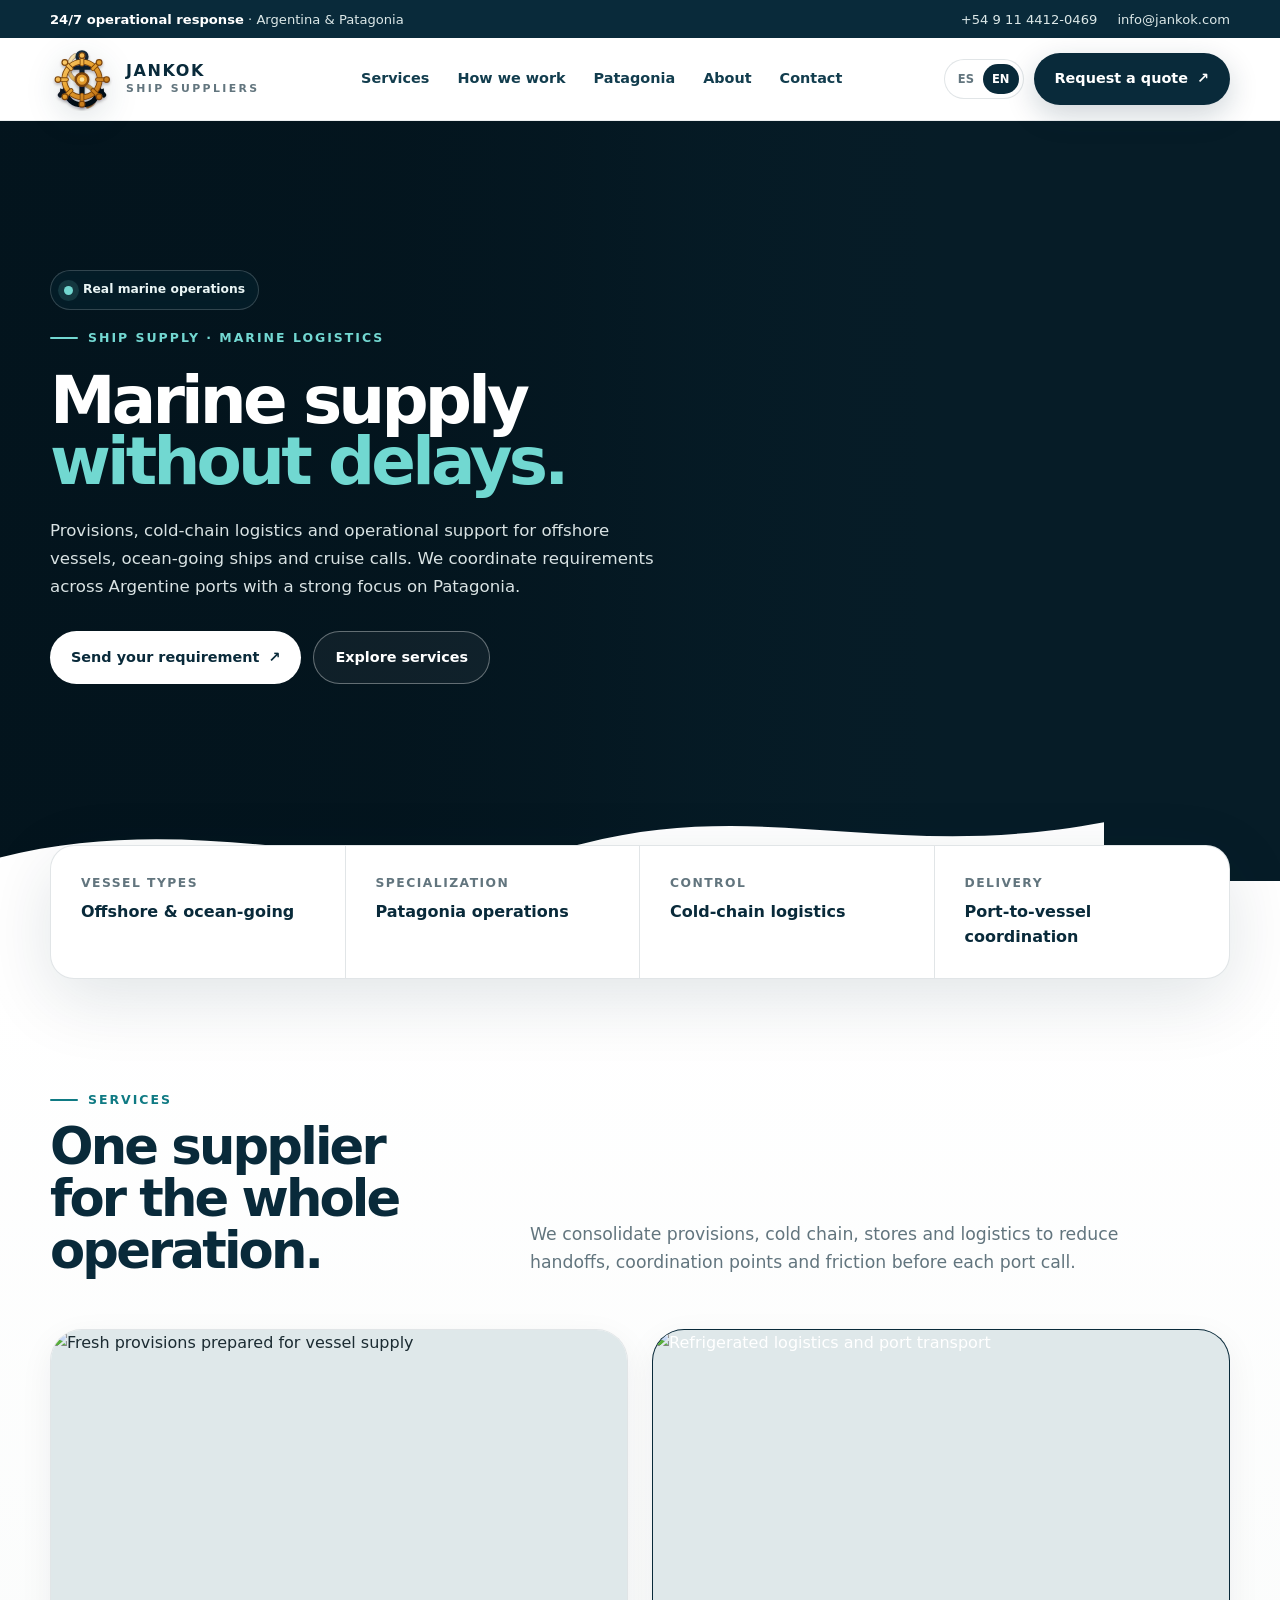
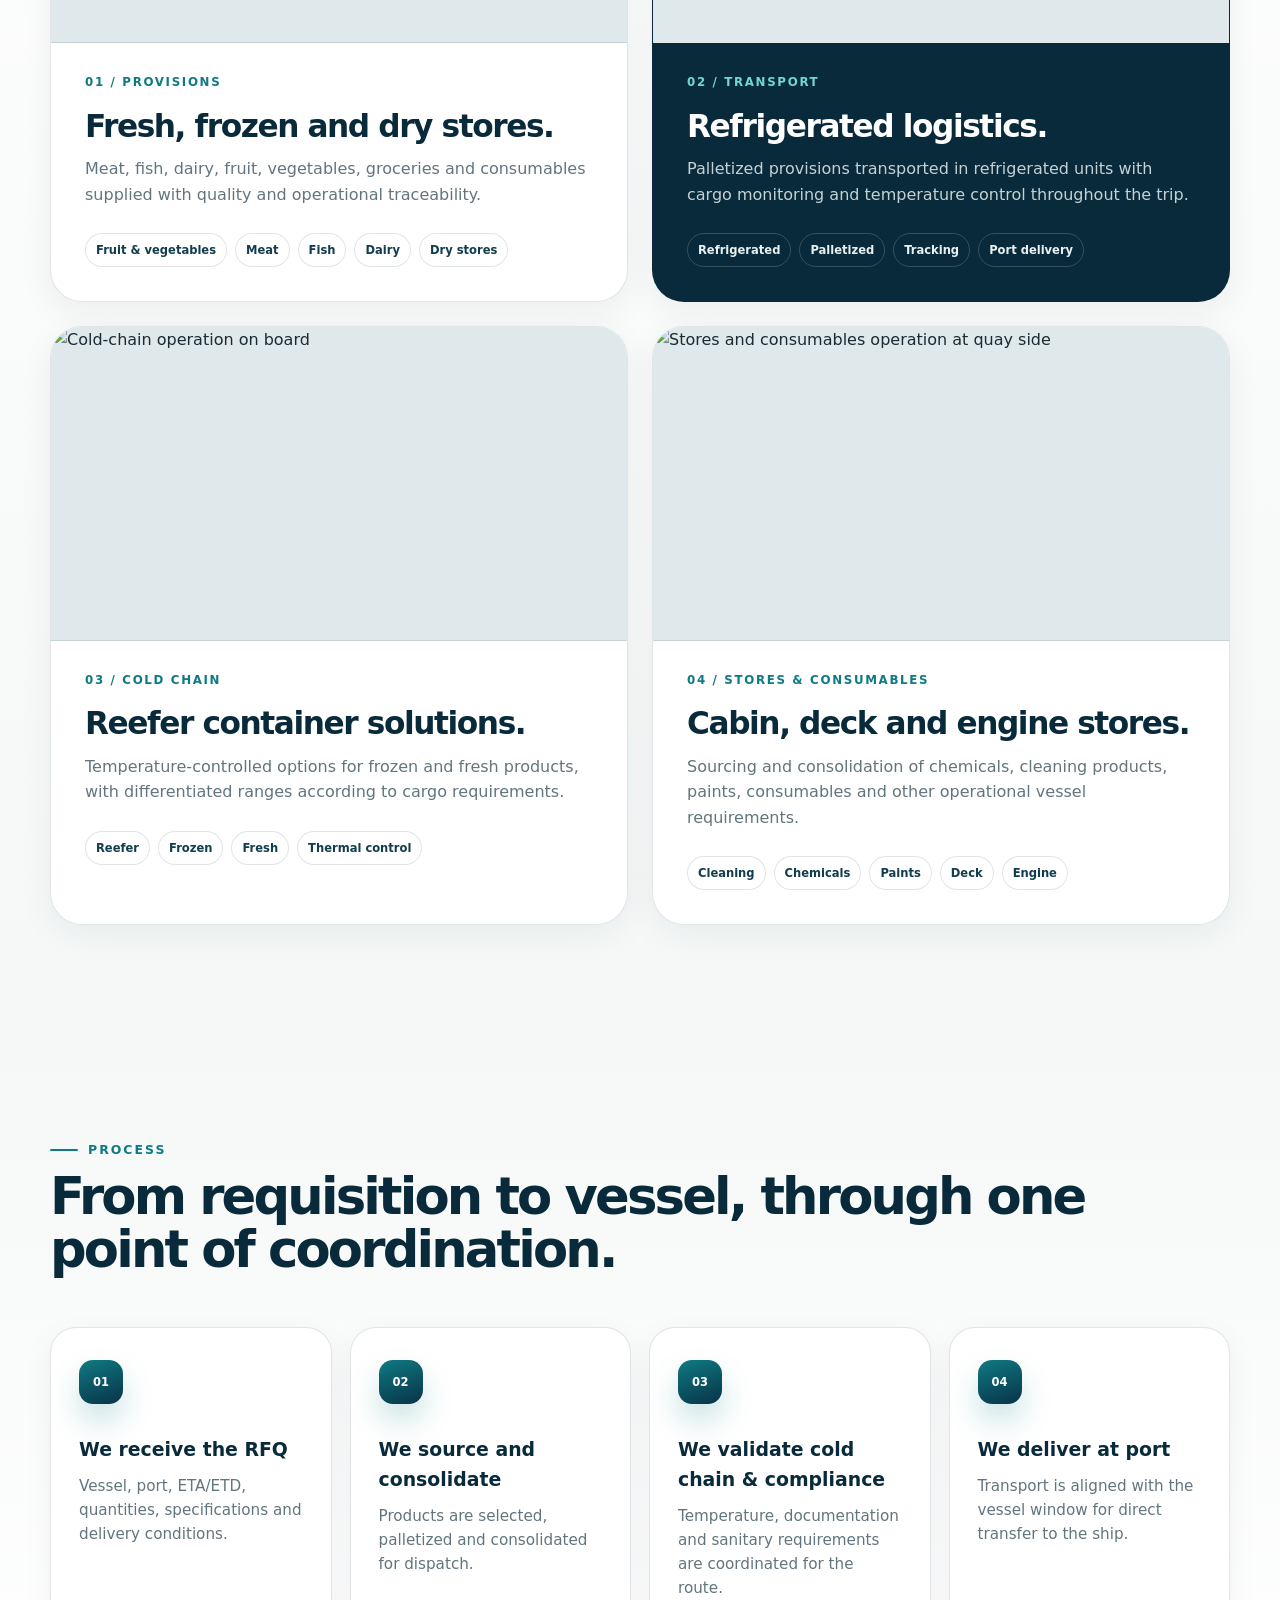
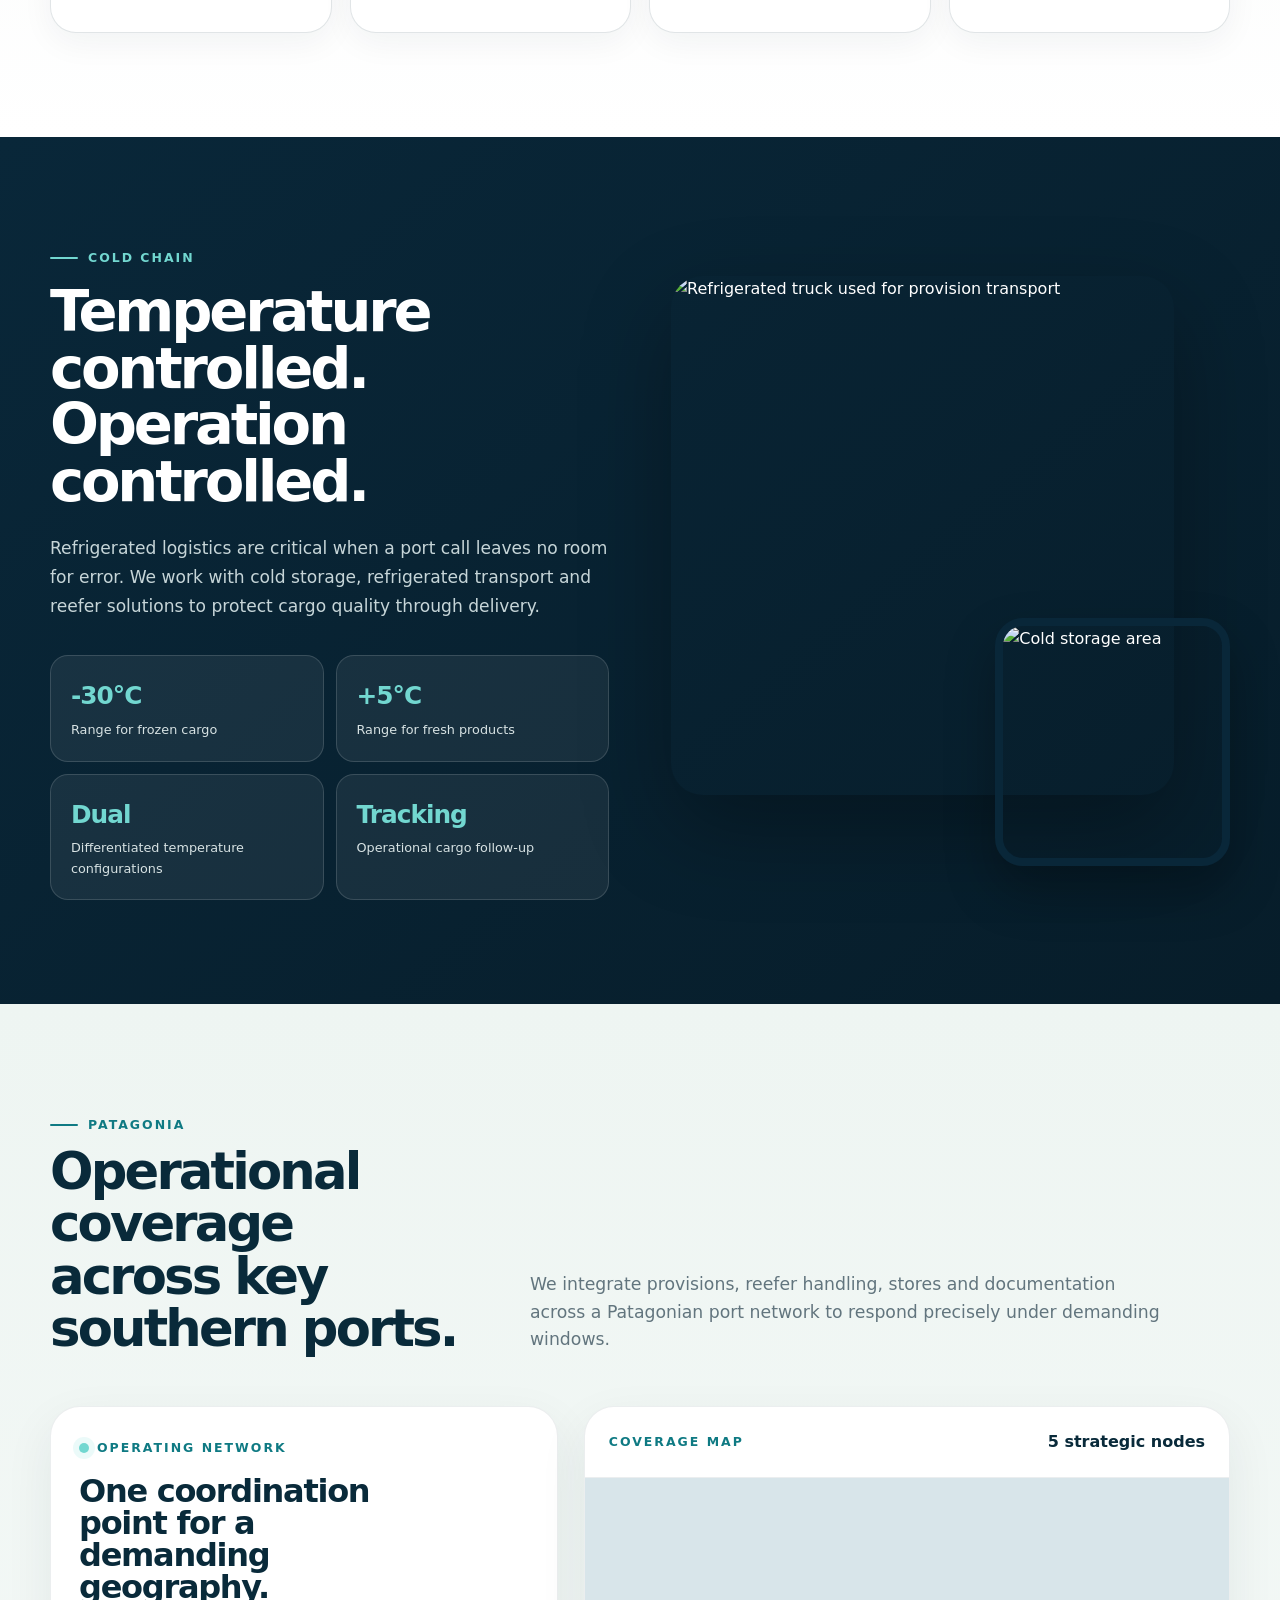
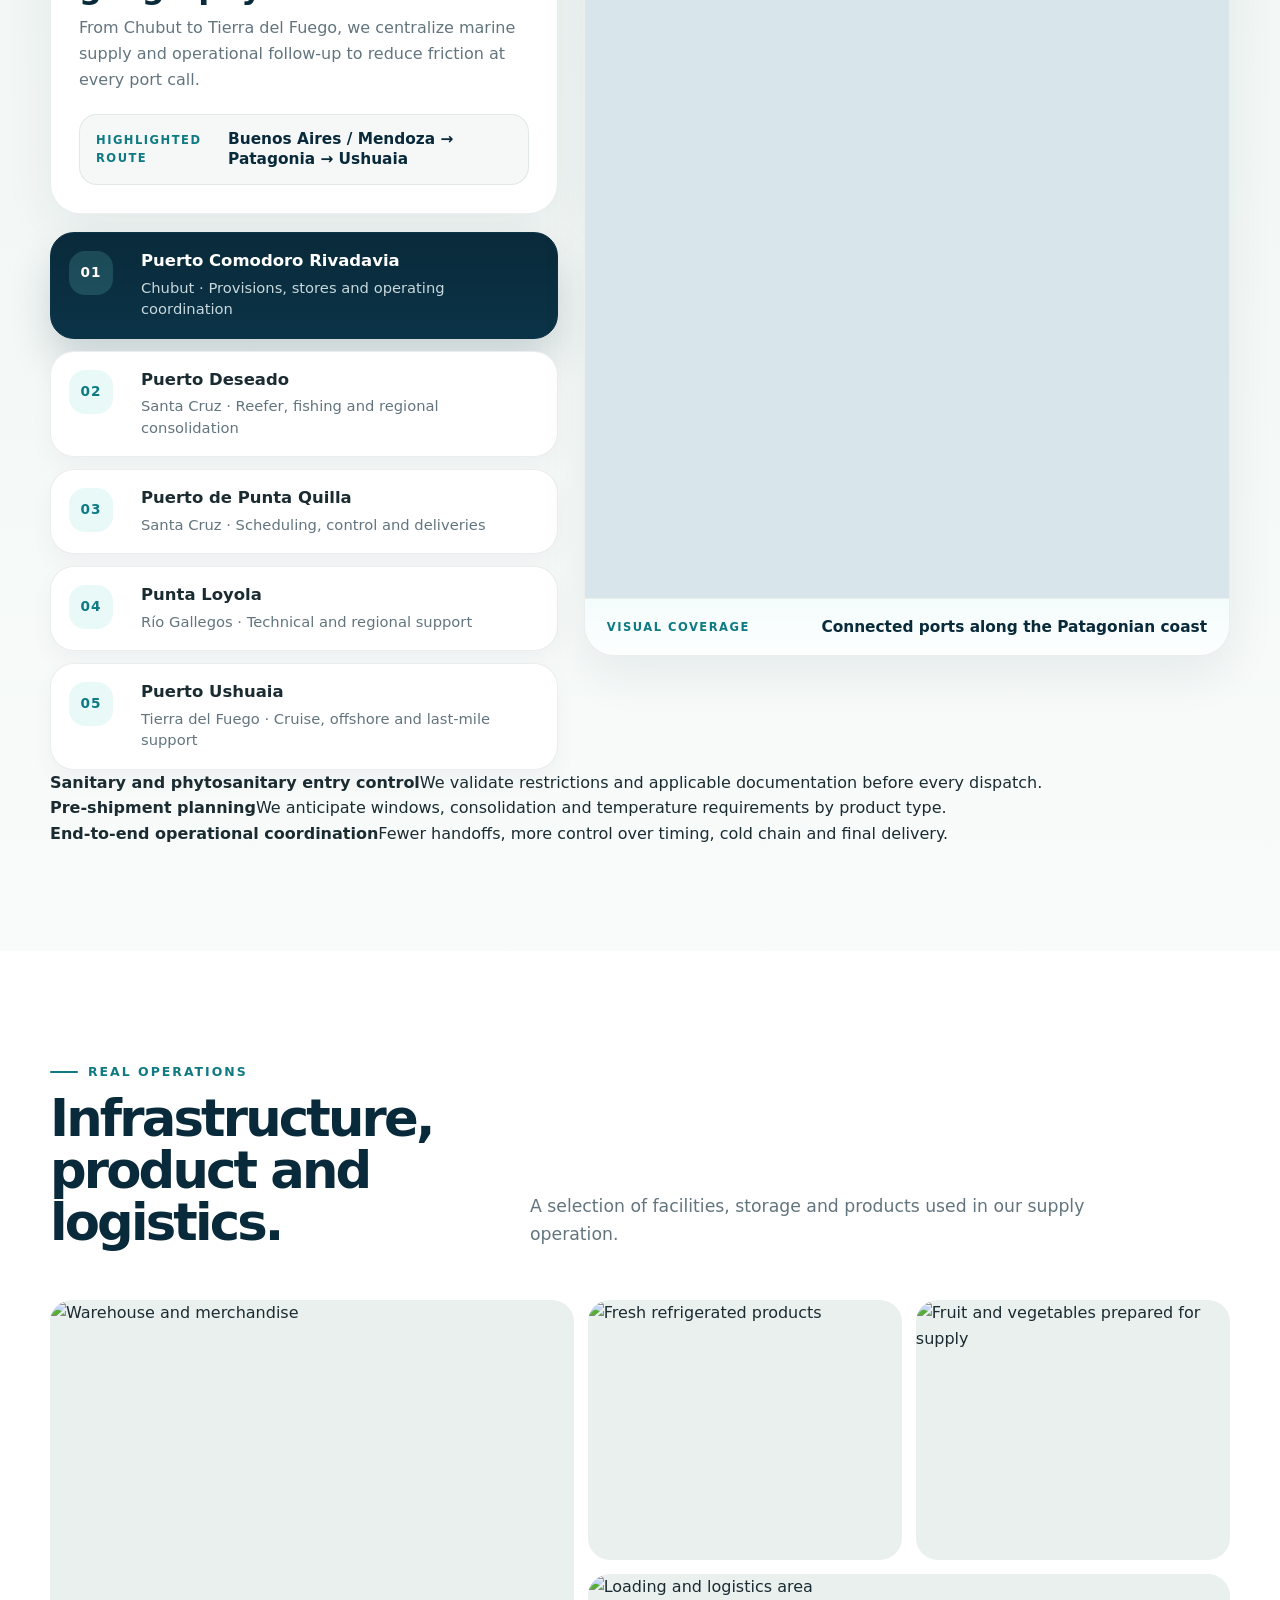
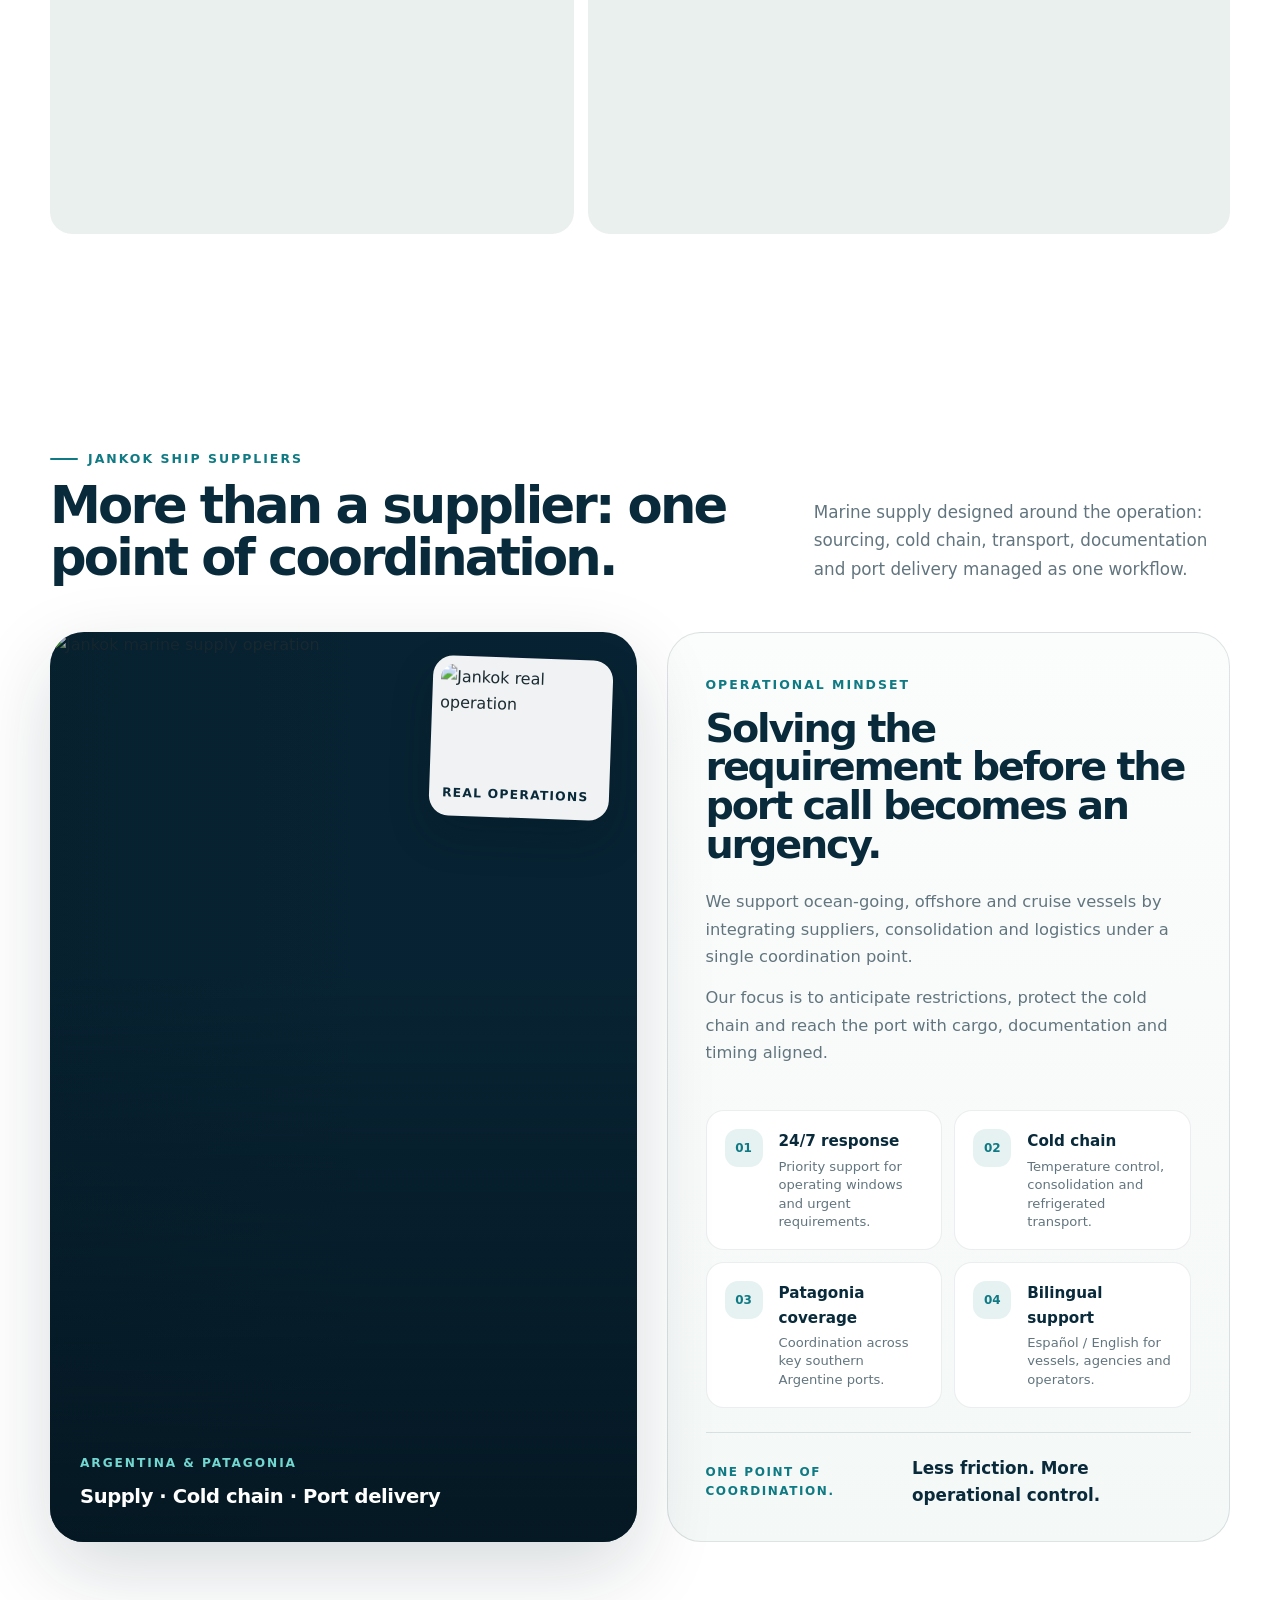
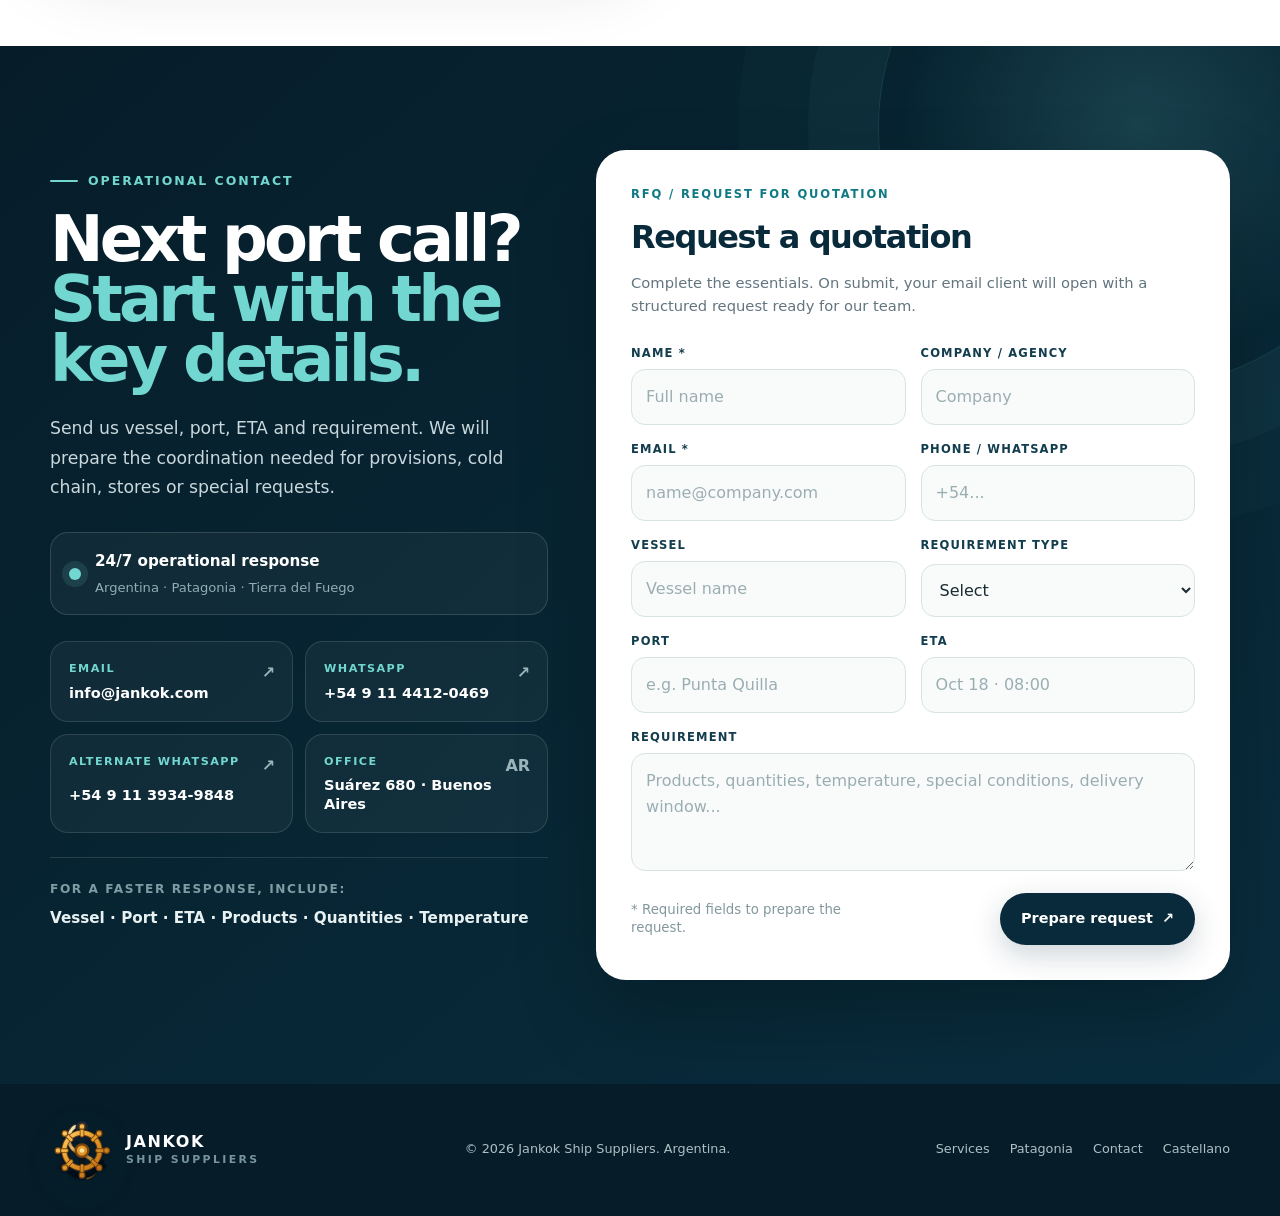
==== commit fc643638: "Pulir Nosotros y optimizar Contacto para conversión" ====
--- a/en/index.html
+++ b/en/index.html
@@ -11,7 +11,7 @@
   <link rel="alternate" hreflang="en" href="https://www.jankoksupply.com/en" />
   <link rel="alternate" hreflang="x-default" href="https://www.jankoksupply.com/es" />
   <link rel="icon" href="/assets/favicon.svg" type="image/svg+xml" />
-  <link rel="stylesheet" href="/assets/styles-patagonia-map-v4.css" />
+  <link rel="stylesheet" href="/assets/styles-final-sections-v5.css" />
   <link rel="stylesheet" href="https://unpkg.com/leaflet@1.9.4/dist/leaflet.css" crossorigin="" />
   <meta property="og:title" content="Jankok Ship Suppliers | Argentina & Patagonia" />
   <meta property="og:description" content="Provisions, cold chain and marine supply logistics with fast operational response and bilingual support." />
@@ -104,9 +104,74 @@
 
     <section class="section gallery"><div class="container"><div class="section-head reveal"><div><span class="eyebrow">Real operations</span><h2>Infrastructure, product and logistics.</h2></div><p>A selection of facilities, storage and products used in our supply operation.</p></div><div class="gallery-grid reveal"><figure><img src="https://static.wixstatic.com/media/66ac55_1e14abbada6b48deaa322aeae8d9f936~mv2.jpg/v1/fill/w_900,h_1200,al_c,q_85,enc_avif,quality_auto/66ac55_1e14abbada6b48deaa322aeae8d9f936~mv2.jpg" alt="Warehouse and merchandise" loading="lazy" /></figure><figure><img src="https://static.wixstatic.com/media/66ac55_34f77e0b632d4ae6b66f838756ac2cf2~mv2.jpg/v1/fill/w_1200,h_900,al_c,q_85,enc_avif,quality_auto/66ac55_34f77e0b632d4ae6b66f838756ac2cf2~mv2.jpg" alt="Fresh refrigerated products" loading="lazy" /></figure><figure><img src="https://static.wixstatic.com/media/66ac55_1b1ba0f8efdf49ca8645f191054997fb~mv2.jpg/v1/fill/w_900,h_1200,al_c,q_85,enc_avif,quality_auto/66ac55_1b1ba0f8efdf49ca8645f191054997fb~mv2.jpg" alt="Fruit and vegetables prepared for supply" loading="lazy" /></figure><figure><img src="https://static.wixstatic.com/media/66ac55_bc87ddc6f4f5495caa486f21f2ff6565~mv2.jpg/v1/fill/w_1200,h_900,al_c,q_85,enc_avif,quality_auto/66ac55_bc87ddc6f4f5495caa486f21f2ff6565~mv2.jpg" alt="Loading and logistics area" loading="lazy" /></figure></div></div></section>
 
-    <section class="section about" id="about"><div class="container about-grid"><div class="about-copy reveal"><span class="eyebrow">Jankok Ship Suppliers</span><h2 class="section-title">Supply experience with an operational mindset.</h2><p>Jankok Ship Suppliers specializes in marine supply for ocean-going vessels and offshore operations. The company has continuously evolved its sourcing, cold-chain and transport capabilities to meet increasingly demanding port calls.</p><p>Today the operation has a strong focus on Patagonia and Ushuaia, combining supply from Buenos Aires and Mendoza with local support for fresh products and port coordination.</p><div class="about-points"><div class="about-point"><strong>Fast response</strong><span>Built around vessel schedules</span></div><div class="about-point"><strong>Bilingual support</strong><span>Español / English</span></div><div class="about-point"><strong>Logistics control</strong><span>Cold chain, consolidation & delivery</span></div><div class="about-point"><strong>Flexibility</strong><span>Special requirements for each vessel</span></div></div></div><div class="about-media reveal"><img src="https://static.wixstatic.com/media/66ac55_e9b536cbaa654585aa53aae86690899e~mv2.jpg/v1/fill/w_1200,h_900,al_c,q_85,enc_avif,quality_auto/66ac55_e9b536cbaa654585aa53aae86690899e~mv2.jpg" alt="Jankok supply operations facility" loading="lazy" /><div class="about-badge">Supply. Cold chain. Port delivery.</div></div></div></section>
+    <section class="section about about-premium" id="about">
+      <div class="container">
+        <div class="about-kicker-row reveal">
+          <div><span class="eyebrow">Jankok Ship Suppliers</span><h2 class="section-title">More than a supplier: one point of coordination.</h2></div>
+          <p>Marine supply designed around the operation: sourcing, cold chain, transport, documentation and port delivery managed as one workflow.</p>
+        </div>
+        <div class="about-premium-grid">
+          <div class="about-visual reveal">
+            <img class="about-visual-main" src="https://static.wixstatic.com/media/66ac55_e9b536cbaa654585aa53aae86690899e~mv2.jpg/v1/fill/w_1400,h_1100,al_c,q_88,enc_avif,quality_auto/66ac55_e9b536cbaa654585aa53aae86690899e~mv2.jpg" alt="Jankok marine supply operation" loading="lazy" />
+            <div class="about-visual-shade"></div>
+            <div class="about-visual-label"><span>Argentina & Patagonia</span><strong>Supply · Cold chain · Port delivery</strong></div>
+            <div class="about-visual-mini"><img src="https://static.wixstatic.com/media/66ac55_34f77e0b632d4ae6b66f838756ac2cf2~mv2.jpg/v1/fill/w_900,h_700,al_c,q_85,enc_avif,quality_auto/66ac55_34f77e0b632d4ae6b66f838756ac2cf2~mv2.jpg" alt="Jankok real operation" loading="lazy" /><span>Real operations</span></div>
+          </div>
+          <div class="about-story reveal">
+            <div class="about-story-copy">
+              <span class="about-overline">Operational mindset</span>
+              <h3>Solving the requirement before the port call becomes an urgency.</h3>
+              <p>We support ocean-going, offshore and cruise vessels by integrating suppliers, consolidation and logistics under a single coordination point.</p>
+              <p>Our focus is to anticipate restrictions, protect the cold chain and reach the port with cargo, documentation and timing aligned.</p>
+            </div>
+            <div class="about-capabilities">
+              <article><span>01</span><div><strong>24/7 response</strong><small>Priority support for operating windows and urgent requirements.</small></div></article>
+              <article><span>02</span><div><strong>Cold chain</strong><small>Temperature control, consolidation and refrigerated transport.</small></div></article>
+              <article><span>03</span><div><strong>Patagonia coverage</strong><small>Coordination across key southern Argentine ports.</small></div></article>
+              <article><span>04</span><div><strong>Bilingual support</strong><small>Español / English for vessels, agencies and operators.</small></div></article>
+            </div>
+            <div class="about-signature"><span>One point of coordination.</span><strong>Less friction. More operational control.</strong></div>
+          </div>
+        </div>
+      </div>
+    </section>
 
-    <section class="section contact" id="contact"><div class="container contact-grid"><div class="contact-copy reveal"><span class="eyebrow">Contact</span><h2>Next port call?</h2><p>Send us the requirement, port and ETA. We will coordinate what is needed to prepare the delivery.</p><div class="contact-details"><a href="mailto:info@jankok.com"><div><small>Email</small><strong>info@jankok.com</strong></div></a><a href="https://wa.me/5491144120469" target="_blank" rel="noopener"><div><small>WhatsApp / Phone</small><strong>+54 9 11 4412-0469</strong></div></a><a href="https://wa.me/5491139349848" target="_blank" rel="noopener"><div><small>WhatsApp / Phone</small><strong>+54 9 11 3934-9848</strong></div></a><div><div><small>Office</small><strong>Suárez 680 · Buenos Aires · Argentina</strong></div></div></div></div><form class="contact-card reveal" data-contact-form><h3>Request a quotation</h3><p>Complete the details and we will open an email ready to send to our team.</p><div class="form-grid"><div class="field"><label for="name">Name</label><input id="name" name="name" autocomplete="name" required /></div><div class="field"><label for="company">Company</label><input id="company" name="company" autocomplete="organization" /></div><div class="field"><label for="email">Email</label><input id="email" name="email" type="email" autocomplete="email" required /></div><div class="field"><label for="vessel">Vessel</label><input id="vessel" name="vessel" /></div><div class="field full"><label for="port">Port / ETA</label><input id="port" name="port" placeholder="e.g. Punta Quilla · Oct 18 · 08:00" /></div><div class="field full"><label for="message">Requirement</label><textarea id="message" name="message" placeholder="Products, quantities, temperature, special conditions..."></textarea></div></div><div class="form-footer"><small>For operational urgencies, you can also contact us directly via WhatsApp.</small><button class="btn btn-primary" type="submit">Prepare email <span aria-hidden="true">↗</span></button></div></form></div></section>
+    <section class="section contact contact-premium" id="contact">
+      <div class="container contact-premium-grid">
+        <div class="contact-premium-copy reveal">
+          <span class="eyebrow">Operational contact</span>
+          <h2>Next port call?<br><em>Start with the key details.</em></h2>
+          <p>Send us vessel, port, ETA and requirement. We will prepare the coordination needed for provisions, cold chain, stores or special requests.</p>
+          <div class="contact-status"><i></i><div><strong>24/7 operational response</strong><span>Argentina · Patagonia · Tierra del Fuego</span></div></div>
+          <div class="contact-channel-grid">
+            <a class="contact-channel" href="mailto:info@jankok.com"><span>Email</span><strong>info@jankok.com</strong><b>↗</b></a>
+            <a class="contact-channel" href="https://wa.me/5491144120469" target="_blank" rel="noopener"><span>WhatsApp</span><strong>+54 9 11 4412-0469</strong><b>↗</b></a>
+            <a class="contact-channel" href="https://wa.me/5491139349848" target="_blank" rel="noopener"><span>Alternate WhatsApp</span><strong>+54 9 11 3934-9848</strong><b>↗</b></a>
+            <div class="contact-channel contact-channel--static"><span>Office</span><strong>Suárez 680 · Buenos Aires</strong><b>AR</b></div>
+          </div>
+          <div class="contact-promise"><span>For a faster response, include:</span><strong>Vessel · Port · ETA · Products · Quantities · Temperature</strong></div>
+        </div>
+        <form class="contact-card contact-card-premium reveal" data-contact-form>
+          <div class="contact-form-head">
+            <span class="form-kicker">RFQ / Request for quotation</span>
+            <h3>Request a quotation</h3>
+            <p>Complete the essentials. On submit, your email client will open with a structured request ready for our team.</p>
+          </div>
+          <div class="form-grid form-grid-premium">
+            <div class="field"><label for="name">Name *</label><input id="name" name="name" autocomplete="name" required placeholder="Full name" /></div>
+            <div class="field"><label for="company">Company / Agency</label><input id="company" name="company" autocomplete="organization" placeholder="Company" /></div>
+            <div class="field"><label for="email">Email *</label><input id="email" name="email" type="email" autocomplete="email" required placeholder="name@company.com" /></div>
+            <div class="field"><label for="phone">Phone / WhatsApp</label><input id="phone" name="phone" autocomplete="tel" placeholder="+54..." /></div>
+            <div class="field"><label for="vessel">Vessel</label><input id="vessel" name="vessel" placeholder="Vessel name" /></div>
+            <div class="field"><label for="service">Requirement type</label><select id="service" name="service"><option value="">Select</option><option>Provisions</option><option>Cold chain / Reefer</option><option>Stores & consumables</option><option>Logistics / Transport</option><option>Special requirement</option></select></div>
+            <div class="field"><label for="port">Port</label><input id="port" name="port" placeholder="e.g. Punta Quilla" /></div>
+            <div class="field"><label for="eta">ETA</label><input id="eta" name="eta" placeholder="Oct 18 · 08:00" /></div>
+            <div class="field full"><label for="message">Requirement</label><textarea id="message" name="message" placeholder="Products, quantities, temperature, special conditions, delivery window..."></textarea></div>
+          </div>
+          <div class="form-footer form-footer-premium"><small>* Required fields to prepare the request.</small><button class="btn btn-primary" type="submit">Prepare request <span aria-hidden="true">↗</span></button></div>
+        </form>
+      </div>
+    </section>
   </main>
 
   <footer class="footer"><div class="container footer-row"><a class="brand" href="/en"><img src="/assets/logo-mark.svg" alt="" /><div class="brand-copy"><strong>JANKOK</strong><span>Ship Suppliers</span></div></a><div>© <span data-year></span> Jankok Ship Suppliers. Argentina.</div><div class="footer-links"><a href="#services">Services</a><a href="#patagonia">Patagonia</a><a href="#contact">Contact</a><a href="/es">Castellano</a></div></div></footer>
--- a/assets/styles-final-sections-v5.css
+++ b/assets/styles-final-sections-v5.css
@@ -0,0 +1,518 @@
+:root{
+  --ink:#092A3A;
+  --ink-2:#123D4E;
+  --sea:#0F7A83;
+  --aqua:#72D7D0;
+  --foam:#F5F8F7;
+  --sand:#E9EFEA;
+  --white:#fff;
+  --text:#1B2B32;
+  --muted:#62757E;
+  --line:rgba(9,42,58,.12);
+  --shadow:0 20px 70px rgba(9,42,58,.12);
+  --radius:28px;
+  --container:min(1180px,calc(100vw - 40px));
+}
+*{box-sizing:border-box}
+html{scroll-behavior:smooth}
+body{margin:0;font-family:Inter,ui-sans-serif,system-ui,-apple-system,BlinkMacSystemFont,"Segoe UI",sans-serif;color:var(--text);background:#fff;line-height:1.6;-webkit-font-smoothing:antialiased}
+a{color:inherit;text-decoration:none}
+img{display:block;max-width:100%}
+button,input,textarea{font:inherit}
+::selection{background:var(--aqua);color:var(--ink)}
+.container{width:var(--container);margin-inline:auto}
+.eyebrow{display:inline-flex;align-items:center;gap:10px;font-size:.78rem;text-transform:uppercase;letter-spacing:.16em;font-weight:800;color:var(--sea)}
+.eyebrow::before{content:"";width:28px;height:2px;background:currentColor;border-radius:99px}
+.section{padding:104px 0}
+.section-head{display:grid;grid-template-columns:.75fr 1.25fr;gap:60px;align-items:end;margin-bottom:52px}
+.section-head h2,.section-title{font-size:clamp(2.2rem,4vw,4rem);letter-spacing:-.055em;line-height:1.02;margin:10px 0 0;color:var(--ink);font-weight:780}
+.section-head p{margin:0;color:var(--muted);font-size:1.08rem;max-width:640px}
+.topbar{background:var(--ink);color:#dce8e8;font-size:.82rem}
+.topbar .container{min-height:38px;display:flex;align-items:center;justify-content:space-between;gap:20px}
+.topbar strong{color:#fff}
+.topbar-links{display:flex;gap:20px;align-items:center}
+.header{position:sticky;top:0;z-index:50;background:rgba(255,255,255,.88);backdrop-filter:blur(16px);border-bottom:1px solid rgba(9,42,58,.08)}
+.nav{min-height:82px;display:flex;align-items:center;justify-content:space-between;gap:30px}
+.brand{display:flex;align-items:center;gap:12px;min-width:max-content}
+.brand img{width:64px;height:64px;object-fit:contain;filter:drop-shadow(0 8px 16px rgba(9,42,58,.16))}
+.brand-copy{line-height:1}
+.brand-copy strong{display:block;color:var(--ink);letter-spacing:.1em;font-size:1rem}
+.brand-copy span{display:block;margin-top:5px;color:var(--muted);font-size:.68rem;text-transform:uppercase;letter-spacing:.22em;font-weight:700}
+.nav-links{display:flex;align-items:center;gap:28px;font-size:.9rem;font-weight:700;color:var(--ink-2)}
+.nav-links a{position:relative}
+.nav-links a:not(.btn)::after{content:"";position:absolute;left:0;right:100%;bottom:-8px;height:2px;background:var(--sea);transition:.2s ease}
+.nav-links a:hover::after{right:0}
+.nav-actions{display:flex;align-items:center;gap:10px}
+.lang{display:flex;border:1px solid var(--line);border-radius:999px;padding:4px;background:#fff}
+.lang a{padding:6px 9px;border-radius:999px;font-size:.72rem;font-weight:800;color:var(--muted)}
+.lang a.active{background:var(--ink);color:#fff}
+.btn{display:inline-flex;align-items:center;justify-content:center;gap:9px;border:0;border-radius:999px;padding:14px 21px;font-weight:800;font-size:.9rem;transition:.2s ease;cursor:pointer}
+.btn-primary{background:var(--ink);color:#fff;box-shadow:0 10px 30px rgba(9,42,58,.2)}
+.btn-primary:hover{transform:translateY(-2px);background:#0d3548}
+.btn-light{background:#fff;color:var(--ink)}
+.btn-outline{border:1px solid rgba(255,255,255,.35);color:#fff;background:rgba(255,255,255,.05)}
+.btn-outline-dark{border:1px solid var(--line);color:var(--ink);background:#fff}
+.menu-btn{display:none;background:none;border:0;padding:8px;color:var(--ink)}
+.hero{position:relative;min-height:780px;display:flex;align-items:stretch;background:var(--ink);overflow:hidden}
+.hero-media{position:absolute;inset:0;z-index:0;background:var(--ink);overflow:hidden}
+.hero-media{background-size:cover;background-repeat:no-repeat;background-position:center center}
+
+.hero-media::after{content:"";position:absolute;inset:0;z-index:1;pointer-events:none;background:linear-gradient(90deg,rgba(4,22,32,.94) 0%,rgba(4,22,32,.84) 30%,rgba(4,22,32,.48) 57%,rgba(4,22,32,.16) 100%),linear-gradient(0deg,rgba(4,22,32,.26),transparent 58%)}
+.hero-wave{position:absolute;left:0;right:0;bottom:-1px;height:120px;opacity:.9}
+.hero-inner{position:relative;z-index:2;display:grid;grid-template-columns:1.18fr .82fr;gap:50px;align-items:center;width:var(--container);margin:auto;padding:112px 0 152px;color:#fff}
+.hero-copy{max-width:760px;text-shadow:0 10px 34px rgba(0,0,0,.32)}
+.hero-video-badge{display:inline-flex;align-items:center;gap:10px;margin-bottom:18px;padding:10px 14px;border-radius:999px;background:rgba(255,255,255,.08);border:1px solid rgba(255,255,255,.16);color:#eaf5f5;font-size:.77rem;font-weight:780;backdrop-filter:blur(12px)}
+.hero-video-badge::before{content:"";width:9px;height:9px;border-radius:50%;background:var(--aqua);box-shadow:0 0 0 6px rgba(114,215,208,.14)}
+.hero-copy .eyebrow{color:var(--aqua)}
+.hero h1{font-size:clamp(3.4rem,6.6vw,7.1rem);font-weight:780;letter-spacing:-.065em;line-height:.9;margin:20px 0 26px;max-width:940px}
+.hero h1 em{font-style:normal;color:var(--aqua)}
+.hero-copy>p{max-width:670px;color:#e2eded;font-size:clamp(1.05rem,1.6vw,1.26rem);line-height:1.65;margin:0}
+.hero-cta{display:flex;gap:12px;flex-wrap:wrap;margin-top:34px}
+.hero-panel{align-self:end;justify-self:end;width:min(100%,390px);border:1px solid rgba(255,255,255,.22);background:rgba(4,24,34,.54);backdrop-filter:blur(18px);border-radius:28px;padding:26px;box-shadow:0 30px 80px rgba(0,0,0,.22)}
+.panel-label{color:var(--aqua);font-size:.76rem;text-transform:uppercase;letter-spacing:.14em;font-weight:800;margin-bottom:18px}
+.metrics{display:grid;gap:0}
+.panel-note{display:block;margin-top:14px;color:#8fa9af;font-size:.7rem;line-height:1.35}
+.metric{padding:18px 0;border-top:1px solid rgba(255,255,255,.15)}
+.metric:first-child{border-top:0;padding-top:0}
+.metric strong{display:block;font-size:1.7rem;letter-spacing:-.04em;line-height:1.1}
+.metric span{display:block;color:#c2d1d5;margin-top:7px;font-size:.88rem}
+.proof-strip{position:relative;z-index:3;margin-top:-48px}
+.proof-card{background:#fff;border:1px solid var(--line);border-radius:24px;box-shadow:var(--shadow);display:grid;grid-template-columns:repeat(4,1fr);overflow:hidden}
+.proof-item{padding:28px 30px;border-right:1px solid var(--line)}
+.proof-item:last-child{border-right:0}
+.proof-item span{display:block;color:var(--muted);font-size:.77rem;text-transform:uppercase;letter-spacing:.12em;font-weight:800;margin-bottom:5px}
+.proof-item strong{display:block;color:var(--ink);font-size:1rem}
+.services{background:linear-gradient(180deg,#fff 0%,var(--foam) 100%)}
+.service-grid{display:grid;grid-template-columns:repeat(2,1fr);gap:18px}
+.service-card{position:relative;overflow:hidden;min-height:360px;border-radius:var(--radius);padding:34px;background:#fff;border:1px solid var(--line);display:flex;flex-direction:column;justify-content:space-between;transition:.25s ease}
+.service-card:hover{transform:translateY(-5px);box-shadow:var(--shadow)}
+.service-card.dark{background:var(--ink);color:#fff;border-color:transparent}
+.service-num{font-size:.74rem;font-weight:850;letter-spacing:.14em;color:var(--sea)}
+.dark .service-num{color:var(--aqua)}
+.service-card h3{font-size:2rem;letter-spacing:-.045em;line-height:1.05;margin:0 0 14px;color:var(--ink)}
+.dark h3{color:#fff}
+.service-card p{margin:0;color:var(--muted);max-width:520px}
+.dark p{color:#c5d2d5}
+.service-tags{display:flex;gap:8px;flex-wrap:wrap;margin-top:26px}
+.service-tags span{border:1px solid var(--line);border-radius:999px;padding:7px 10px;font-size:.72rem;font-weight:750;color:var(--ink-2)}
+.dark .service-tags span{border-color:rgba(255,255,255,.18);color:#e9f0f0}
+.visual-service{padding:0;min-height:480px}
+.visual-service img{position:absolute;inset:0;width:100%;height:100%;object-fit:cover}
+.visual-service::after{content:"";position:absolute;inset:0;background:linear-gradient(0deg,rgba(5,26,37,.88),rgba(5,26,37,.1) 65%)}
+.visual-service .service-content{position:relative;z-index:2;margin-top:auto;padding:34px;color:#fff}
+.visual-service h3{color:#fff}
+.visual-service p{color:#dce7e8}
+.process{background:#fff}
+.process-grid{display:grid;grid-template-columns:repeat(4,1fr);gap:14px;margin-top:48px}
+.step{padding:30px 24px;border:1px solid var(--line);border-radius:22px;position:relative}
+.step::before{content:attr(data-step);display:grid;place-items:center;width:38px;height:38px;border-radius:50%;background:var(--ink);color:#fff;font-size:.72rem;font-weight:850;margin-bottom:38px}
+.step h3{color:var(--ink);font-size:1.15rem;margin:0 0 9px}
+.step p{color:var(--muted);font-size:.9rem;margin:0}
+.cold-chain{background:var(--ink);color:#fff;overflow:hidden}
+.cold-grid{display:grid;grid-template-columns:1fr 1fr;gap:72px;align-items:center}
+.cold-copy .eyebrow{color:var(--aqua)}
+.cold-copy h2{font-size:clamp(2.8rem,4.5vw,5rem);line-height:.98;letter-spacing:-.055em;margin:16px 0 24px}
+.cold-copy>p{color:#c6d5d8;font-size:1.07rem;max-width:570px}
+.cold-specs{display:grid;grid-template-columns:repeat(2,1fr);gap:12px;margin-top:34px}
+.spec{background:rgba(255,255,255,.06);border:1px solid rgba(255,255,255,.11);border-radius:18px;padding:20px}
+.spec strong{display:block;color:var(--aqua);font-size:1.55rem;letter-spacing:-.04em}
+.spec span{display:block;color:#d7e2e3;font-size:.8rem;margin-top:4px}
+.cold-media{position:relative;min-height:570px}
+.cold-media .truck{position:absolute;inset:0 12% 12% 0;width:88%;height:88%;object-fit:cover;border-radius:30px;box-shadow:0 30px 80px rgba(0,0,0,.25)}
+.cold-media .small{position:absolute;right:0;bottom:0;width:43%;height:43%;object-fit:cover;border:8px solid var(--ink);border-radius:26px}
+.patagonia{background:#eef5f2}
+.patagonia-grid{display:grid;grid-template-columns:.85fr 1.15fr;gap:80px;align-items:start}
+.patagonia-map{position:sticky;top:130px;min-height:520px;background:linear-gradient(160deg,#0d3545,#0a2634);border-radius:32px;padding:38px;color:#fff;overflow:hidden}
+.patagonia-map::before{content:"";position:absolute;width:420px;height:420px;border:1px solid rgba(114,215,208,.28);border-radius:50%;right:-120px;top:-110px;box-shadow:0 0 0 40px rgba(114,215,208,.04),0 0 0 90px rgba(114,215,208,.025)}
+.map-kicker{color:var(--aqua);font-size:.75rem;text-transform:uppercase;letter-spacing:.16em;font-weight:800}
+.patagonia-map h3{position:relative;font-size:3.2rem;line-height:.95;letter-spacing:-.05em;margin:18px 0 0;max-width:340px}
+.route-line{position:absolute;left:38px;bottom:38px;right:38px}
+.route-line span{display:block;color:#b9cbcf;font-size:.78rem;margin-bottom:8px}
+.route-line strong{display:block;font-size:1.08rem}
+.compliance{padding-top:6px}
+.compliance .section-title{margin-bottom:24px}
+.compliance>p{color:var(--muted);font-size:1.05rem}
+.compliance-list{display:grid;gap:12px;margin-top:28px}
+.compliance-item{background:#fff;border:1px solid var(--line);border-radius:18px;padding:21px 22px;display:grid;grid-template-columns:38px 1fr;gap:14px;align-items:start}
+.check{width:32px;height:32px;border-radius:50%;background:#e6f6f3;color:var(--sea);display:grid;place-items:center;font-weight:900}
+.compliance-item strong{display:block;color:var(--ink);margin-bottom:4px}
+.compliance-item span{display:block;color:var(--muted);font-size:.9rem}
+.note{font-size:.75rem!important;margin-top:18px!important;color:#71828a!important}
+.gallery{background:#fff}
+.gallery-grid{display:grid;grid-template-columns:1.25fr .75fr .75fr;grid-template-rows:260px 260px;gap:14px}
+.gallery-grid figure{margin:0;border-radius:22px;overflow:hidden;position:relative;background:#eaf0ee}
+.gallery-grid figure:first-child{grid-row:1/3}
+.gallery-grid figure:last-child{grid-column:2/4}
+.gallery-grid img{width:100%;height:100%;object-fit:cover;transition:transform .5s ease}
+.gallery-grid figure:hover img{transform:scale(1.035)}
+.about{background:var(--foam)}
+.about-grid{display:grid;grid-template-columns:1fr 1fr;gap:72px;align-items:center}
+.about-copy .section-title{margin-bottom:24px}
+.about-copy p{color:var(--muted);font-size:1.05rem}
+.about-points{display:grid;grid-template-columns:repeat(2,1fr);gap:12px;margin-top:30px}
+.about-point{border-top:1px solid var(--line);padding-top:16px}
+.about-point strong{color:var(--ink);display:block;font-size:1rem}
+.about-point span{font-size:.82rem;color:var(--muted)}
+.about-media{position:relative;padding:0 0 42px 50px}
+.about-media img{border-radius:30px;box-shadow:var(--shadow);height:570px;width:100%;object-fit:cover}
+.about-badge{position:absolute;left:0;bottom:0;background:var(--aqua);color:var(--ink);padding:23px 25px;border-radius:20px;font-weight:850;max-width:210px;line-height:1.15;box-shadow:0 18px 40px rgba(9,42,58,.15)}
+.contact{background:var(--ink);color:#fff;position:relative;overflow:hidden}
+.contact::before{content:"";position:absolute;width:600px;height:600px;border:1px solid rgba(114,215,208,.15);border-radius:50%;right:-200px;top:-240px;box-shadow:0 0 0 70px rgba(114,215,208,.035),0 0 0 140px rgba(114,215,208,.02)}
+.contact-grid{position:relative;display:grid;grid-template-columns:.82fr 1.18fr;gap:78px;align-items:start}
+.contact-copy .eyebrow{color:var(--aqua)}
+.contact-copy h2{font-size:clamp(3rem,5vw,5.4rem);letter-spacing:-.06em;line-height:.92;margin:17px 0 24px}
+.contact-copy p{color:#c8d6d8;max-width:520px}
+.contact-details{display:grid;gap:16px;margin-top:36px}
+.contact-details a,.contact-details div{display:flex;gap:12px;align-items:flex-start;color:#eef6f6}
+.contact-details small{display:block;color:#8fa9af;text-transform:uppercase;letter-spacing:.12em;font-weight:800;font-size:.65rem;margin-bottom:2px}
+.contact-card{background:#fff;color:var(--text);border-radius:30px;padding:34px;box-shadow:0 24px 70px rgba(0,0,0,.2)}
+.contact-card h3{font-size:1.7rem;letter-spacing:-.035em;color:var(--ink);margin:0 0 8px}
+.contact-card>p{color:var(--muted);font-size:.9rem;margin:0 0 24px}
+.form-grid{display:grid;grid-template-columns:repeat(2,1fr);gap:14px}
+.field{display:grid;gap:7px}
+.field.full{grid-column:1/-1}
+.field label{font-size:.72rem;font-weight:800;text-transform:uppercase;letter-spacing:.1em;color:var(--ink-2)}
+.field input,.field textarea{width:100%;border:1px solid var(--line);border-radius:13px;padding:13px 14px;outline:none;background:#fbfcfc;color:var(--text);transition:.15s}
+.field textarea{min-height:118px;resize:vertical}
+.field input:focus,.field textarea:focus{border-color:var(--sea);box-shadow:0 0 0 3px rgba(15,122,131,.08)}
+.form-footer{display:flex;justify-content:space-between;align-items:center;gap:18px;margin-top:18px}
+.form-footer small{color:var(--muted);max-width:260px;line-height:1.35}
+.footer{background:#061d29;color:#abc0c4;padding:34px 0}
+.footer-row{display:flex;justify-content:space-between;gap:30px;align-items:center;font-size:.8rem}
+.footer .brand-copy strong{color:#fff}
+.footer .brand-copy span{color:#78949b}
+.footer-links{display:flex;gap:20px;flex-wrap:wrap;justify-content:flex-end}
+.reveal{opacity:0;transform:translateY(18px);transition:opacity .65s ease,transform .65s ease}
+.reveal.visible{opacity:1;transform:none}
+@media(max-width:1020px){
+  .nav-links{display:none;position:absolute;top:82px;left:20px;right:20px;background:#fff;border:1px solid var(--line);border-radius:20px;padding:20px;box-shadow:var(--shadow);flex-direction:column;align-items:flex-start;gap:18px}
+  .nav-links.open{display:flex}
+  .menu-btn{display:block}
+  .nav-actions>.btn{display:none}
+  .hero{min-height:720px}
+  .hero-inner{grid-template-columns:1fr;align-content:center;padding-top:96px}
+  .hero-panel{justify-self:start;display:grid;grid-template-columns:1fr;width:100%;max-width:760px}
+  .metrics{grid-template-columns:repeat(3,1fr);gap:16px}
+  .metric{padding:0 16px;border-top:0;border-left:1px solid rgba(255,255,255,.15)}
+  .metric:first-child{border-left:0;padding-left:0}
+  .section-head{grid-template-columns:1fr;gap:18px}
+  .process-grid{grid-template-columns:repeat(2,1fr)}
+  .cold-grid,.about-grid,.contact-grid,.patagonia-grid{grid-template-columns:1fr;gap:52px}
+  .patagonia-map{position:relative;top:auto;min-height:390px}
+  .about-media{max-width:700px}
+}
+@media(max-width:720px){
+  :root{--container:min(100% - 28px,1180px);--radius:22px}
+  .section{padding:78px 0}
+  .topbar .container{justify-content:center;text-align:center;min-height:42px}
+  .topbar-links{display:none}
+  .nav{min-height:72px}
+  .nav-links{top:72px}
+  .brand-copy strong{font-size:.88rem}
+  .brand img{width:52px;height:52px;object-fit:contain}
+  .hero{min-height:790px}
+  .hero-inner{padding:82px 0 132px}
+  .hero h1{font-size:clamp(3rem,14vw,4.7rem)}
+  .hero-media video,  .hero-media::after{background:linear-gradient(90deg,rgba(5,26,37,.95),rgba(5,26,37,.78)),linear-gradient(0deg,rgba(5,26,37,.5),transparent)}
+  .hero-panel{padding:22px}
+  .metrics{grid-template-columns:1fr}
+  .metric{border-left:0;border-top:1px solid rgba(255,255,255,.15);padding:14px 0}
+  .metric:first-child{border-top:0}
+  .proof-card{grid-template-columns:repeat(2,1fr)}
+  .proof-item{padding:20px;border-right:0;border-bottom:1px solid var(--line)}
+  .proof-item:nth-child(odd){border-right:1px solid var(--line)}
+  .proof-item:nth-child(3),.proof-item:nth-child(4){border-bottom:0}
+  .service-grid,.process-grid,.cold-specs,.about-points{grid-template-columns:1fr}
+  .service-card{min-height:330px;padding:26px}
+  .cold-media{min-height:450px}
+  .cold-media .truck{inset:0 8% 12% 0;width:92%;height:88%}
+  .cold-media .small{width:48%;height:40%;border-width:5px}
+  .gallery-grid{grid-template-columns:1fr 1fr;grid-template-rows:260px 220px 220px}
+  .gallery-grid figure:first-child{grid-row:auto;grid-column:1/-1}
+  .gallery-grid figure:last-child{grid-column:1/-1}
+  .about-media{padding-left:25px}
+  .about-media img{height:430px}
+  .form-grid{grid-template-columns:1fr}
+  .field.full{grid-column:auto}
+  .form-footer{align-items:flex-start;flex-direction:column}
+  .contact-card{padding:25px}
+  .footer-row{align-items:flex-start;flex-direction:column}
+  .footer-links{justify-content:flex-start}
+}
+@media(prefers-reduced-motion:reduce){html{scroll-behavior:auto}.reveal{opacity:1;transform:none;transition:none}.service-card,.gallery-grid img{transition:none}}
+
+
+
+/* HERO PREMIUM — final composition */
+.hero{
+  min-height:760px;
+  background:#061c27;
+  isolation:isolate;
+}
+.hero-media{
+  background-color:#061c27 !important;
+  background-size:auto 100% !important;
+  background-position:right center !important;
+  background-repeat:no-repeat !important;
+}
+.hero-media::after{
+  background:
+    linear-gradient(90deg,
+      rgba(3,20,29,.98) 0%,
+      rgba(3,20,29,.96) 18%,
+      rgba(3,20,29,.88) 31%,
+      rgba(3,20,29,.62) 43%,
+      rgba(3,20,29,.24) 55%,
+      rgba(3,20,29,.03) 67%,
+      rgba(3,20,29,0) 78%) !important;
+}
+.hero-inner{
+  display:block;
+  width:var(--container);
+  margin:auto;
+  padding:98px 0 146px;
+}
+.hero-copy{
+  max-width:650px;
+  text-shadow:none;
+}
+.hero-video-badge{
+  margin-bottom:18px;
+  padding:9px 13px;
+  background:rgba(7,37,49,.56);
+  border-color:rgba(255,255,255,.18);
+  backdrop-filter:blur(10px);
+}
+.hero-copy .eyebrow{
+  display:flex;
+  width:max-content;
+  margin-top:0;
+  color:#73d8d2;
+}
+.hero h1{
+  max-width:650px;
+  font-size:clamp(3.9rem,5.15vw,5.85rem);
+  line-height:.93;
+  letter-spacing:-.058em;
+  margin:22px 0 24px;
+}
+.hero h1 em{color:#71d8d1}
+.hero-copy>p{
+  max-width:610px;
+  color:rgba(239,247,247,.91);
+  font-size:clamp(1.04rem,1.25vw,1.17rem);
+  line-height:1.68;
+}
+.hero-cta{margin-top:30px}
+.hero-panel{display:none !important}
+.hero-wave{height:92px;opacity:1}
+.proof-strip{margin-top:-36px}
+
+@media(max-width:1020px){
+  .hero{min-height:720px}
+  .hero-media{
+    background-size:cover !important;
+    background-position:68% center !important;
+  }
+  .hero-media::after{
+    background:linear-gradient(90deg,rgba(3,20,29,.96) 0%,rgba(3,20,29,.86) 48%,rgba(3,20,29,.40) 76%,rgba(3,20,29,.18) 100%) !important;
+  }
+  .hero-inner{padding:88px 0 130px}
+  .hero-copy{max-width:620px}
+  .hero h1{max-width:620px;font-size:clamp(3.5rem,8.6vw,5.4rem)}
+}
+@media(max-width:720px){
+  .hero{min-height:700px}
+  .hero-media{
+    background-size:cover !important;
+    background-position:70% center !important;
+  }
+  .hero-media::after{
+    background:linear-gradient(90deg,rgba(3,20,29,.95) 0%,rgba(3,20,29,.78) 64%,rgba(3,20,29,.40) 100%),linear-gradient(0deg,rgba(3,20,29,.55),rgba(3,20,29,.08) 58%) !important;
+  }
+  .hero-inner{padding:74px 0 112px}
+  .hero-copy{max-width:100%}
+  .hero h1{font-size:clamp(3rem,13.2vw,4.55rem);max-width:100%;margin-top:18px}
+  .hero-copy>p{font-size:1rem;max-width:94%}
+  .hero-video-badge{font-size:.72rem}
+  .proof-strip{margin-top:-26px}
+}
+
+
+/* Services + operation refinement */
+.service-grid{display:grid;grid-template-columns:repeat(2,1fr);gap:24px}
+.service-card{padding:0!important;min-height:0!important;justify-content:flex-start!important;border-radius:32px!important;overflow:hidden;box-shadow:0 10px 34px rgba(8,38,52,.06);background:#fff}
+.service-card.dark{background:var(--ink)!important}
+.service-media{position:relative;aspect-ratio:16/8.7;overflow:hidden;background:#dfe8ea;border-bottom:1px solid var(--line)}
+.service-card.dark .service-media{border-bottom-color:rgba(255,255,255,.08)}
+.service-media img{width:100%;height:100%;object-fit:cover;display:block;transition:transform .45s ease}
+.service-card:hover .service-media img{transform:scale(1.04)}
+.service-body{padding:30px 34px 34px;display:flex;flex-direction:column;flex:1}
+.service-card.dark .service-body{background:var(--ink)}
+.service-body .service-num{margin-bottom:18px}
+.service-card h3{font-size:1.95rem}
+.service-card p{font-size:1rem;line-height:1.58}
+.service-card .service-tags span{background:rgba(255,255,255,.72);backdrop-filter:blur(4px)}
+.service-card.dark .service-tags span{background:transparent}
+
+.process{background:linear-gradient(180deg,var(--foam) 0%,#fff 100%)}
+.process-grid{gap:18px;margin-top:52px}
+.step{padding:32px 28px;border:1px solid var(--line);border-radius:26px;background:#fff;box-shadow:0 10px 32px rgba(9,42,58,.05);transition:transform .22s ease,box-shadow .22s ease}
+.step:hover{transform:translateY(-4px);box-shadow:0 18px 42px rgba(9,42,58,.1)}
+.step::before{width:44px;height:44px;border-radius:14px;background:linear-gradient(160deg,#0f7a83,#083347);margin-bottom:30px;box-shadow:0 16px 30px rgba(15,122,131,.22)}
+.step h3{font-size:1.18rem;margin:0 0 10px}
+.step p{font-size:.95rem;line-height:1.58}
+
+.cold-chain{position:relative;background:linear-gradient(140deg,#092739 0%,#071d2a 100%)}
+.cold-grid{gap:62px;align-items:center}
+.cold-copy>p{line-height:1.7}
+.cold-media{min-height:590px}
+.cold-media .truck{inset:0 10% 12% 0;width:90%;height:88%;border-radius:32px;box-shadow:0 34px 90px rgba(0,0,0,.3)}
+.cold-media .small{right:0;bottom:0;width:42%;height:42%;border:8px solid #092739;border-radius:28px;box-shadow:0 24px 50px rgba(0,0,0,.28)}
+.spec{background:rgba(255,255,255,.065);border-color:rgba(255,255,255,.14)}
+
+@media(max-width:1020px){
+  .service-grid{grid-template-columns:1fr}
+  .service-body{padding:24px 24px 26px}
+  .service-card h3{font-size:1.7rem}
+  .process-grid{gap:14px}
+  .step{padding:26px 22px}
+  .cold-grid{gap:44px}
+}
+@media(max-width:720px){
+  .service-grid{gap:18px}
+  .service-media{aspect-ratio:16/9}
+  .service-card h3{font-size:1.55rem}
+  .cold-media{min-height:430px}
+  .cold-media .truck{width:100%;height:76%;inset:0 auto auto 0}
+  .cold-media .small{width:50%;height:34%;border-width:6px}
+}
+
+
+/* Patagonia live coverage map */
+.patagonia{background:linear-gradient(180deg,#eef5f2 0%,#f8fbfa 100%)}
+.patagonia-shell{display:grid;grid-template-columns:minmax(340px,.88fr) minmax(0,1.12fr);gap:26px;align-items:start}
+.patagonia-side{display:grid;gap:18px}
+.patagonia-intro-card,.patagonia-map-card{background:#fff;border:1px solid rgba(9,42,58,.08);border-radius:30px;box-shadow:0 18px 50px rgba(8,38,52,.07)}
+.patagonia-intro-card{padding:28px}
+.map-kicker{display:inline-flex;align-items:center;gap:8px;font-size:.78rem;font-weight:800;letter-spacing:.16em;text-transform:uppercase;color:var(--sea)}
+.map-kicker::before{content:"";width:10px;height:10px;border-radius:50%;background:var(--aqua);box-shadow:0 0 0 6px rgba(115,216,210,.14)}
+.patagonia-intro-card h3{margin:14px 0 12px;font-size:2rem;line-height:1;letter-spacing:-.04em;color:var(--ink);max-width:16ch}
+.patagonia-intro-card p{margin:0;color:var(--muted);line-height:1.65}
+.map-route-summary{display:flex;justify-content:space-between;align-items:center;gap:20px;padding:18px 22px;border-top:1px solid rgba(9,42,58,.08);background:linear-gradient(180deg,rgba(115,216,210,.08),rgba(115,216,210,.02));color:var(--ink-2)}
+.map-route-summary span{font-size:.72rem;font-weight:800;letter-spacing:.13em;text-transform:uppercase;color:var(--sea)}
+.map-route-summary strong{font-size:.96rem;color:var(--ink);line-height:1.35}
+.map-route-summary--inline{margin-top:20px;border:1px solid rgba(9,42,58,.08);border-radius:18px;padding:14px 16px;background:var(--foam)}
+.patagonia-port-list{display:grid;gap:12px}
+.port-row{display:grid;grid-template-columns:58px 1fr;align-items:start;gap:14px;width:100%;text-align:left;padding:18px;border-radius:24px;border:1px solid rgba(9,42,58,.08);background:#fff;color:inherit;box-shadow:0 10px 24px rgba(8,38,52,.04);cursor:pointer;transition:transform .18s ease,border-color .18s ease,box-shadow .18s ease,background .18s ease}
+.port-row:hover{transform:translateY(-2px);border-color:rgba(15,122,131,.26);box-shadow:0 18px 34px rgba(8,38,52,.08)}
+.port-row.is-active{background:linear-gradient(180deg,#092a3a,#0b3347);border-color:#0b3347;color:#fff;box-shadow:0 22px 40px rgba(8,38,52,.18)}
+.port-row__index{display:grid;place-items:center;width:44px;height:44px;border-radius:16px;background:rgba(115,216,210,.16);color:var(--sea);font-size:.85rem;font-weight:800;letter-spacing:.08em}
+.port-row.is-active .port-row__index{background:rgba(115,216,210,.18);color:#fff}
+.port-row__body strong{display:block;font-size:1.03rem;line-height:1.2;margin-bottom:6px}
+.port-row__body small{display:block;font-size:.92rem;line-height:1.45;color:var(--muted)}
+.port-row.is-active .port-row__body small{color:#c8d8dc}
+.patagonia-map-card{overflow:hidden}
+.patagonia-map-topbar{display:flex;justify-content:space-between;align-items:center;gap:16px;padding:22px 24px;border-bottom:1px solid rgba(9,42,58,.08)}
+.patagonia-map-topbar span{font-size:.78rem;font-weight:800;letter-spacing:.16em;text-transform:uppercase;color:var(--sea)}
+.patagonia-map-topbar strong{font-size:1rem;color:var(--ink)}
+.patagonia-map-canvas{height:720px;background:#d8e5ea}
+.leaflet-container{font-family:Inter,system-ui,sans-serif}
+.leaflet-control-zoom{border:none!important;box-shadow:0 12px 24px rgba(8,38,52,.12)!important}
+.leaflet-control-zoom a{color:var(--ink)!important}
+.leaflet-popup-content-wrapper{border-radius:18px;box-shadow:0 18px 38px rgba(8,38,52,.18)}
+.leaflet-popup-content{margin:14px 16px 12px}
+.map-popup strong{display:block;font-size:1rem;color:var(--ink);margin-bottom:6px}
+.map-popup span{display:block;font-size:.82rem;color:var(--sea);font-weight:800;letter-spacing:.1em;text-transform:uppercase;margin-bottom:8px}
+.map-popup p{margin:0;color:var(--muted);line-height:1.45;font-size:.92rem}
+.map-marker{display:grid;place-items:center;width:30px;height:30px;border-radius:999px;background:#092a3a;color:#fff;border:2px solid #73d8d2;box-shadow:0 0 0 6px rgba(115,216,210,.18),0 10px 22px rgba(8,38,52,.22);font-size:.78rem;font-weight:800}
+.map-marker.is-highlight{background:#0f7a83;transform:scale(1.08)}
+@media(max-width:1160px){.patagonia-shell{grid-template-columns:1fr}.patagonia-map-canvas{height:620px}}
+@media(max-width:720px){.patagonia-intro-card,.patagonia-map-card{border-radius:24px}.patagonia-intro-card{padding:22px}.patagonia-intro-card h3{font-size:1.65rem}.port-row{grid-template-columns:48px 1fr;padding:16px;border-radius:20px}.port-row__index{width:40px;height:40px;border-radius:14px}.patagonia-map-topbar{padding:18px;align-items:flex-start;flex-direction:column}.patagonia-map-canvas{height:500px}.map-route-summary{padding:16px 18px;align-items:flex-start;flex-direction:column}}
+
+
+/* About + Contact premium close */
+.about-premium{background:#fff}
+.about-kicker-row{display:grid;grid-template-columns:1.25fr .75fr;gap:70px;align-items:end;margin-bottom:48px}
+.about-kicker-row .section-title{max-width:760px;margin-bottom:0}
+.about-kicker-row>p{margin:0;color:var(--muted);font-size:1.05rem;line-height:1.7;max-width:520px}
+.about-premium-grid{display:grid;grid-template-columns:1.02fr .98fr;gap:30px;align-items:stretch}
+.about-visual{position:relative;min-height:650px;border-radius:34px;overflow:hidden;background:#082434;box-shadow:0 28px 80px rgba(6,29,41,.16)}
+.about-visual-main{position:absolute;inset:0;width:100%;height:100%;object-fit:cover}
+.about-visual-shade{position:absolute;inset:0;background:linear-gradient(0deg,rgba(4,22,32,.82) 0%,rgba(4,22,32,.10) 62%),linear-gradient(90deg,rgba(4,22,32,.18),transparent 55%)}
+.about-visual-label{position:absolute;left:30px;bottom:30px;z-index:2;display:grid;gap:7px;color:#fff}
+.about-visual-label span{font-size:.76rem;font-weight:800;letter-spacing:.16em;text-transform:uppercase;color:var(--aqua)}
+.about-visual-label strong{font-size:1.22rem;letter-spacing:-.02em}
+.about-visual-mini{position:absolute;right:26px;top:26px;z-index:3;width:180px;padding:8px 8px 10px;background:rgba(255,255,255,.94);border-radius:20px;box-shadow:0 18px 40px rgba(4,22,32,.22);transform:rotate(2deg)}
+.about-visual-mini img{width:100%;height:112px;object-fit:cover;border-radius:14px}
+.about-visual-mini span{display:block;padding:8px 5px 2px;color:var(--ink);font-size:.77rem;font-weight:800;letter-spacing:.1em;text-transform:uppercase}
+.about-story{display:flex;flex-direction:column;justify-content:space-between;padding:38px 38px 32px;border:1px solid var(--line);border-radius:34px;background:linear-gradient(180deg,#fbfdfc 0%,#f4f8f7 100%)}
+.about-overline{display:inline-block;font-size:.78rem;font-weight:800;letter-spacing:.16em;text-transform:uppercase;color:var(--sea);margin-bottom:14px}
+.about-story-copy h3{font-size:clamp(2.25rem,3.1vw,3.65rem);line-height:.98;letter-spacing:-.055em;color:var(--ink);margin:0 0 24px;max-width:600px}
+.about-story-copy p{color:var(--muted);font-size:1.02rem;line-height:1.68;margin:0 0 14px}
+.about-capabilities{display:grid;grid-template-columns:1fr 1fr;gap:12px;margin-top:30px}
+.about-capabilities article{display:grid;grid-template-columns:42px 1fr;gap:12px;padding:18px;border-radius:18px;background:#fff;border:1px solid rgba(9,42,58,.08)}
+.about-capabilities article>span{display:grid;place-items:center;width:38px;height:38px;border-radius:13px;background:rgba(15,122,131,.10);color:var(--sea);font-size:.75rem;font-weight:850}
+.about-capabilities strong{display:block;color:var(--ink);font-size:.95rem;margin-bottom:4px}
+.about-capabilities small{display:block;color:var(--muted);font-size:.82rem;line-height:1.4}
+.about-signature{margin-top:24px;padding-top:22px;border-top:1px solid var(--line);display:flex;justify-content:space-between;gap:18px;align-items:center}
+.about-signature span{font-size:.75rem;font-weight:800;letter-spacing:.13em;text-transform:uppercase;color:var(--sea)}
+.about-signature strong{color:var(--ink);font-size:1.05rem}
+
+.contact-premium{background:linear-gradient(140deg,#061d29 0%,#092d3e 100%);color:#fff;position:relative;overflow:hidden}
+.contact-premium::before{content:"";position:absolute;right:-120px;top:-180px;width:520px;height:520px;border-radius:50%;background:radial-gradient(circle,rgba(115,216,210,.16),rgba(115,216,210,0) 66%)}
+.contact-premium-grid{position:relative;z-index:1;display:grid;grid-template-columns:.88fr 1.12fr;gap:48px;align-items:start}
+.contact-premium-copy{padding-top:14px}
+.contact-premium-copy .eyebrow{color:var(--aqua)}
+.contact-premium-copy h2{font-size:clamp(3.2rem,5vw,5.5rem);line-height:.94;letter-spacing:-.06em;margin:18px 0 25px;max-width:720px}
+.contact-premium-copy h2 em{font-style:normal;color:var(--aqua)}
+.contact-premium-copy>p{font-size:1.08rem;line-height:1.7;color:#c9d8dc;max-width:620px;margin:0}
+.contact-status{display:flex;gap:14px;align-items:center;margin-top:30px;padding:16px 18px;border:1px solid rgba(255,255,255,.14);border-radius:18px;background:rgba(255,255,255,.045);max-width:520px}
+.contact-status i{width:12px;height:12px;border-radius:50%;background:var(--aqua);box-shadow:0 0 0 7px rgba(115,216,210,.12)}
+.contact-status strong{display:block;color:#fff;font-size:.95rem}
+.contact-status span{display:block;color:#93abb2;font-size:.82rem;margin-top:3px}
+.contact-channel-grid{display:grid;grid-template-columns:1fr 1fr;gap:12px;margin-top:26px}
+.contact-channel{position:relative;display:grid;gap:6px;padding:18px 48px 18px 18px;border-radius:18px;border:1px solid rgba(255,255,255,.12);background:rgba(255,255,255,.045);color:#fff;transition:.2s ease}
+.contact-channel:hover{transform:translateY(-2px);background:rgba(255,255,255,.075);border-color:rgba(115,216,210,.34)}
+.contact-channel span{font-size:.7rem;font-weight:800;text-transform:uppercase;letter-spacing:.13em;color:var(--aqua)}
+.contact-channel strong{font-size:.91rem;line-height:1.3}
+.contact-channel b{position:absolute;right:17px;top:18px;color:#9bb4ba;font-weight:700}
+.contact-channel--static:hover{transform:none}
+.contact-promise{display:grid;gap:7px;margin-top:24px;padding-top:22px;border-top:1px solid rgba(255,255,255,.12)}
+.contact-promise span{font-size:.76rem;font-weight:800;text-transform:uppercase;letter-spacing:.13em;color:#7f9ca4}
+.contact-promise strong{font-size:.95rem;color:#e8f1f1;line-height:1.5}
+
+.contact-card-premium{padding:34px;border:1px solid rgba(255,255,255,.16);border-radius:30px;background:#fff;box-shadow:0 36px 80px rgba(0,0,0,.22)}
+.contact-form-head{margin-bottom:26px}
+.form-kicker{display:block;font-size:.72rem;font-weight:850;letter-spacing:.16em;text-transform:uppercase;color:var(--sea);margin-bottom:9px}
+.contact-form-head h3{font-size:2rem;letter-spacing:-.045em;color:var(--ink);margin:0 0 9px}
+.contact-form-head p{margin:0;color:var(--muted);font-size:.92rem;line-height:1.55}
+.form-grid-premium{gap:15px}
+.field label{color:var(--ink-2)}
+.field input,.field textarea,.field select{width:100%;border:1px solid #d9e3e4;border-radius:14px;padding:14px 14px;outline:none;background:#f9fbfb;color:var(--text);font:inherit;transition:.15s}
+.field select{appearance:auto;min-height:50px}
+.field input::placeholder,.field textarea::placeholder{color:#9aaeb2}
+.field input:focus,.field textarea:focus,.field select:focus{border-color:var(--sea);box-shadow:0 0 0 4px rgba(15,122,131,.08);background:#fff}
+.form-footer-premium{padding-top:4px}
+.form-footer-premium small{color:#83989d}
+
+@media(max-width:1020px){
+  .about-kicker-row,.about-premium-grid,.contact-premium-grid{grid-template-columns:1fr}
+  .about-kicker-row{gap:20px}
+  .about-visual{min-height:560px}
+  .about-capabilities{grid-template-columns:1fr 1fr}
+  .contact-premium-grid{gap:42px}
+}
+@media(max-width:720px){
+  .about-visual{min-height:470px;border-radius:26px}
+  .about-visual-mini{width:132px;right:16px;top:16px}
+  .about-visual-mini img{height:82px}
+  .about-visual-label{left:22px;bottom:22px}
+  .about-story{padding:26px 22px;border-radius:26px}
+  .about-story-copy h3{font-size:2.25rem}
+  .about-capabilities{grid-template-columns:1fr}
+  .about-signature{align-items:flex-start;flex-direction:column}
+  .contact-premium-copy h2{font-size:clamp(3rem,13vw,4.5rem)}
+  .contact-channel-grid{grid-template-columns:1fr}
+  .contact-card-premium{padding:24px 20px;border-radius:26px}
+}
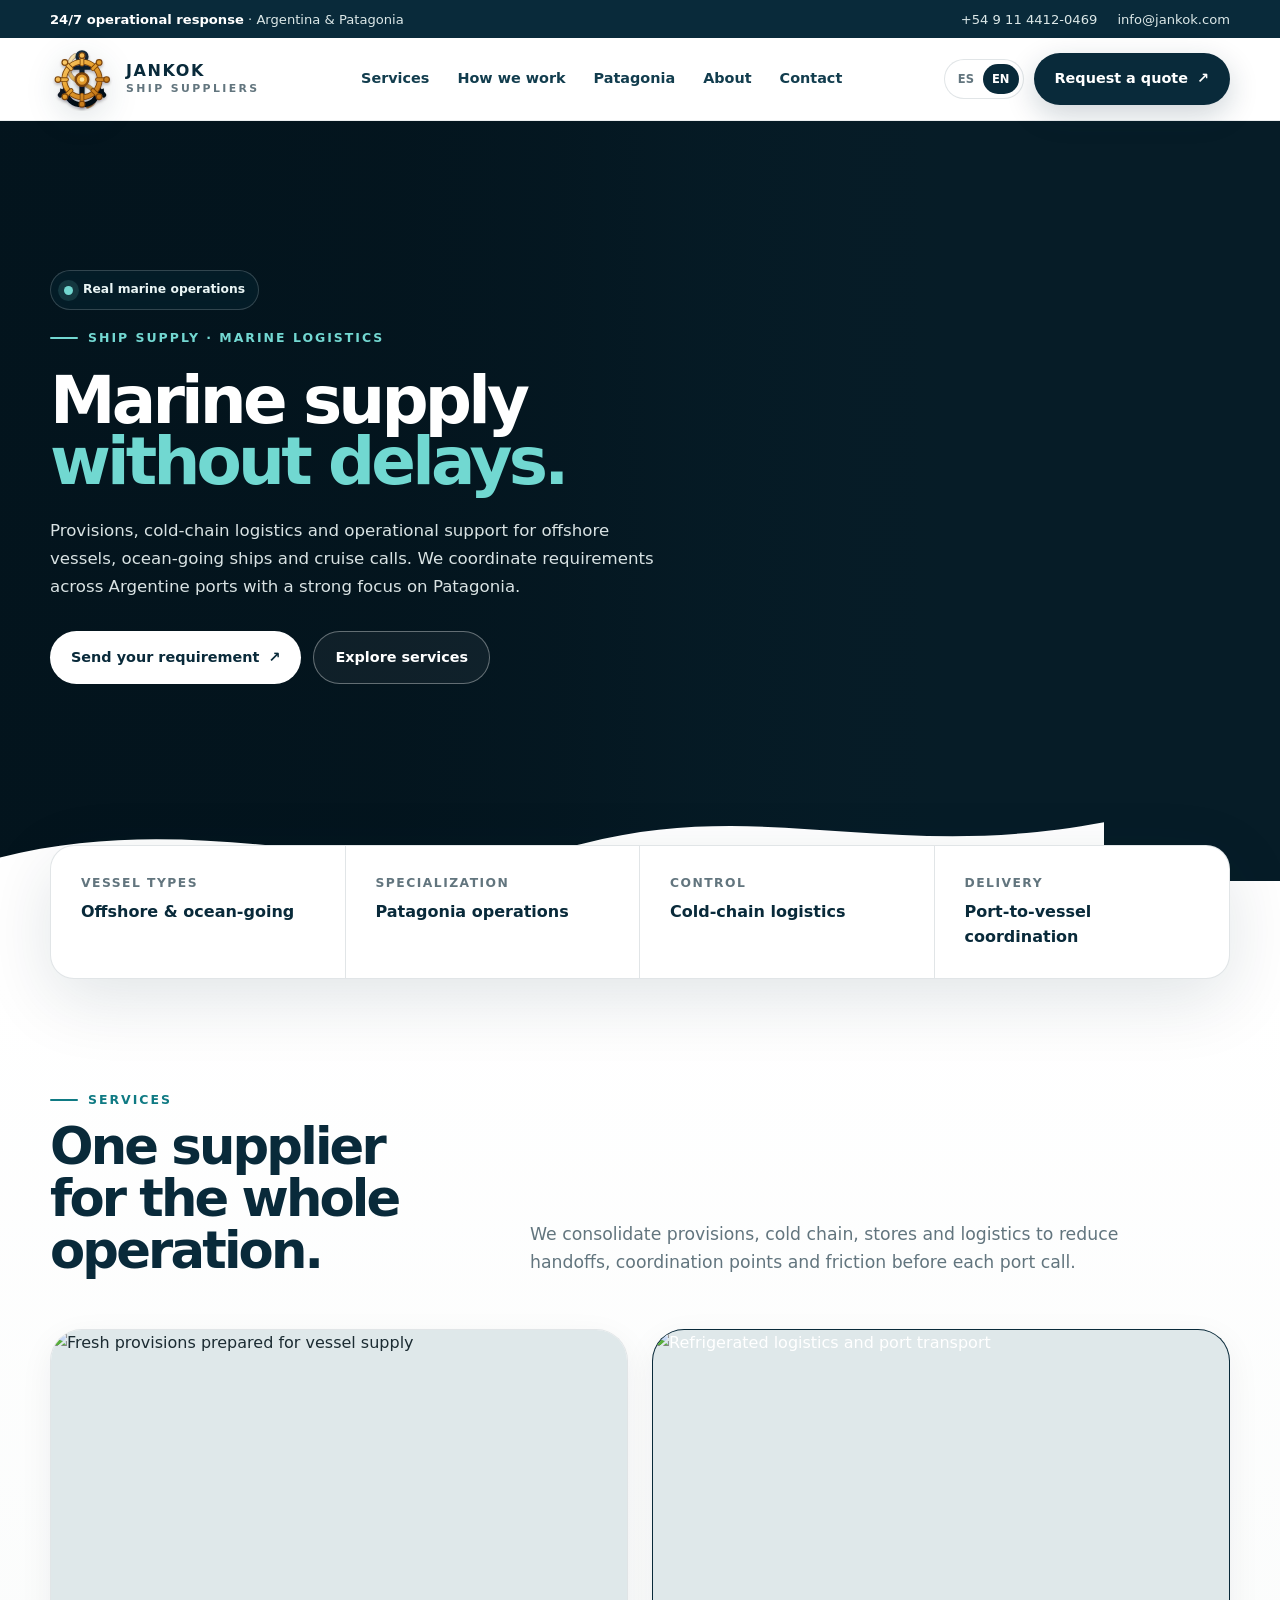
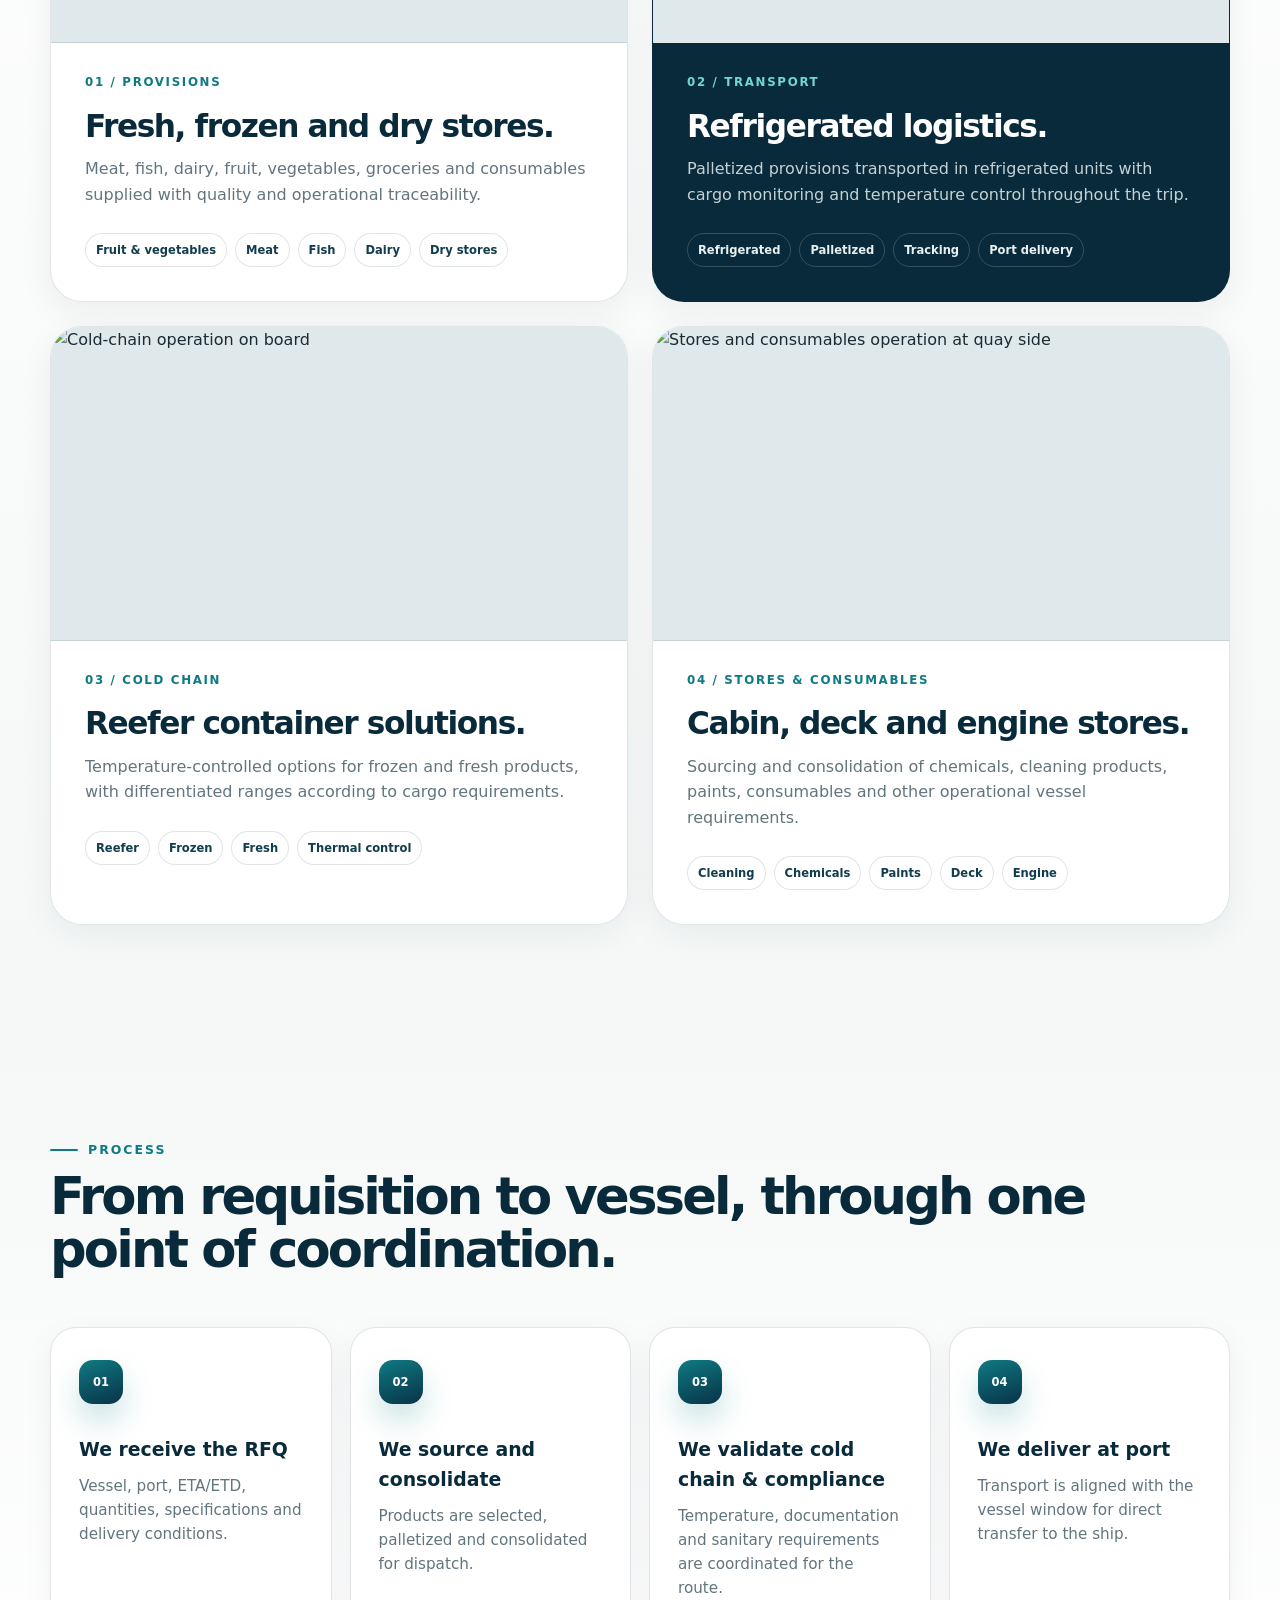
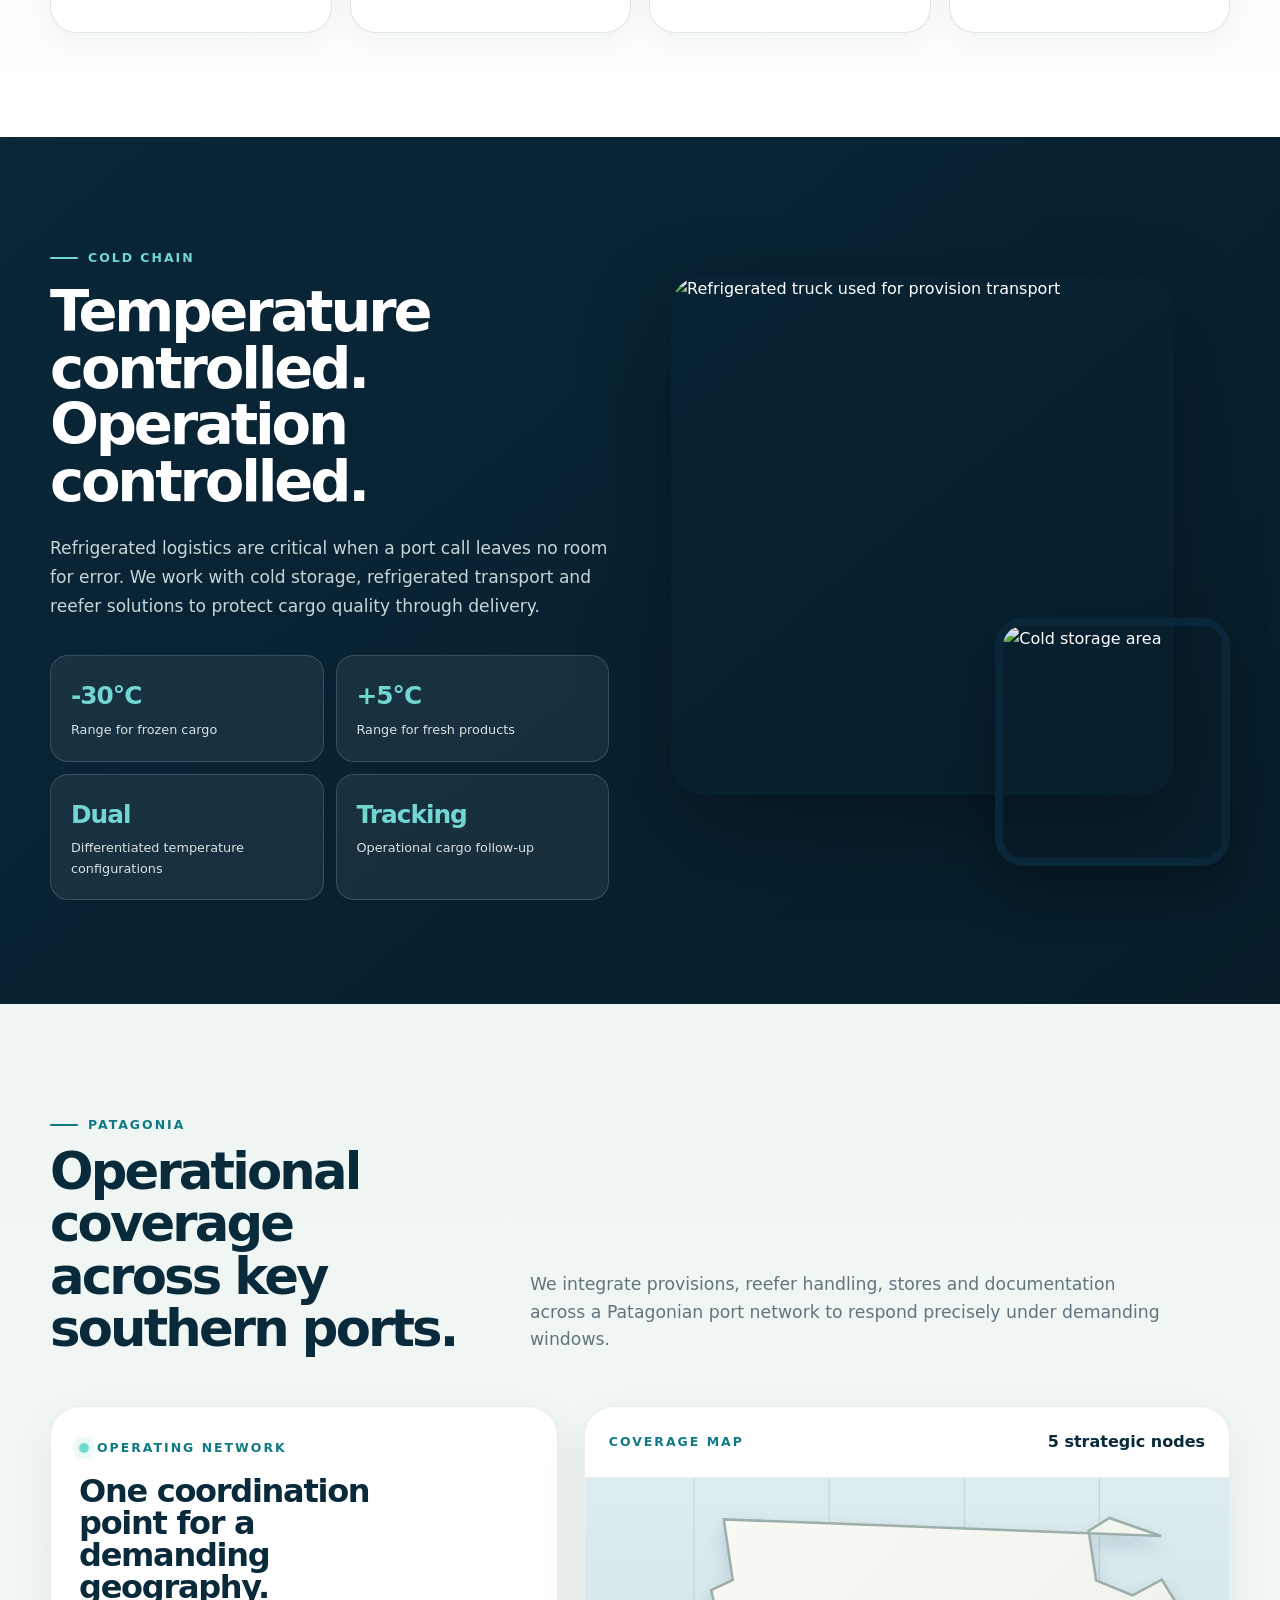
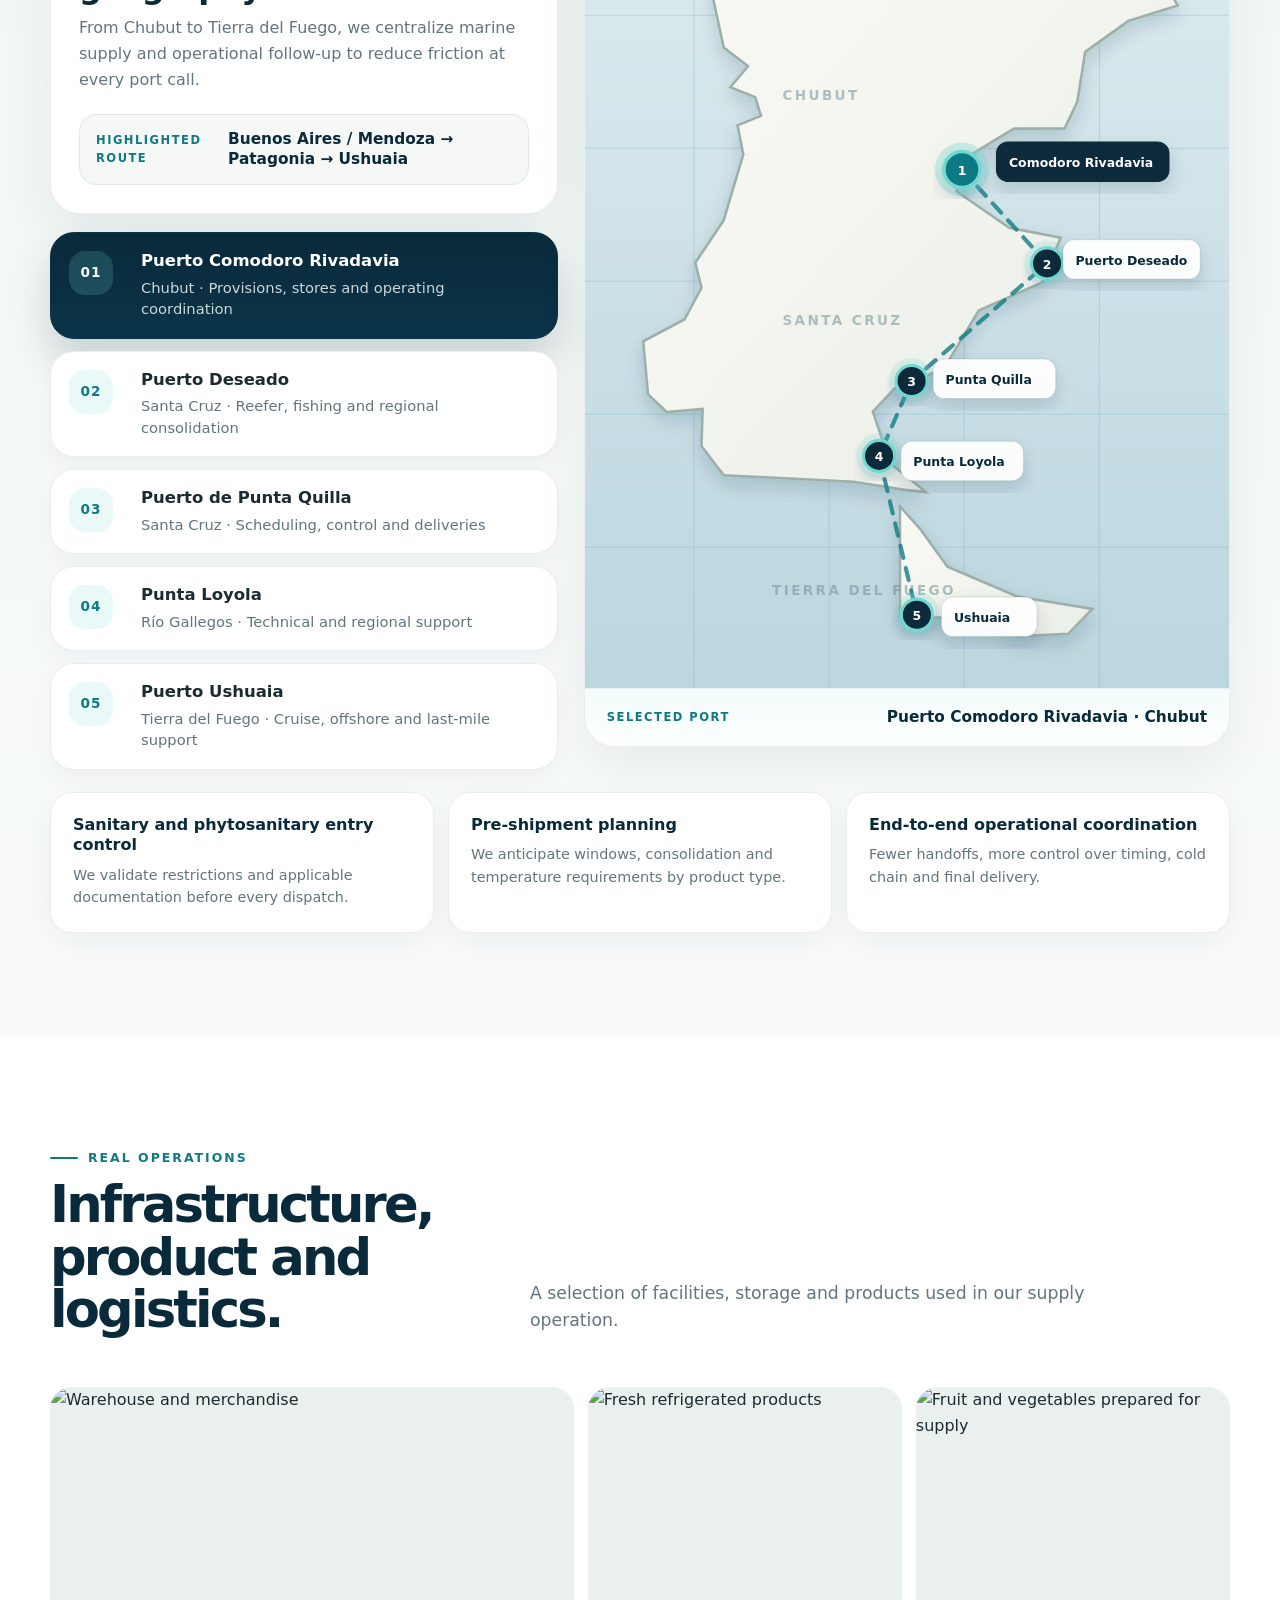
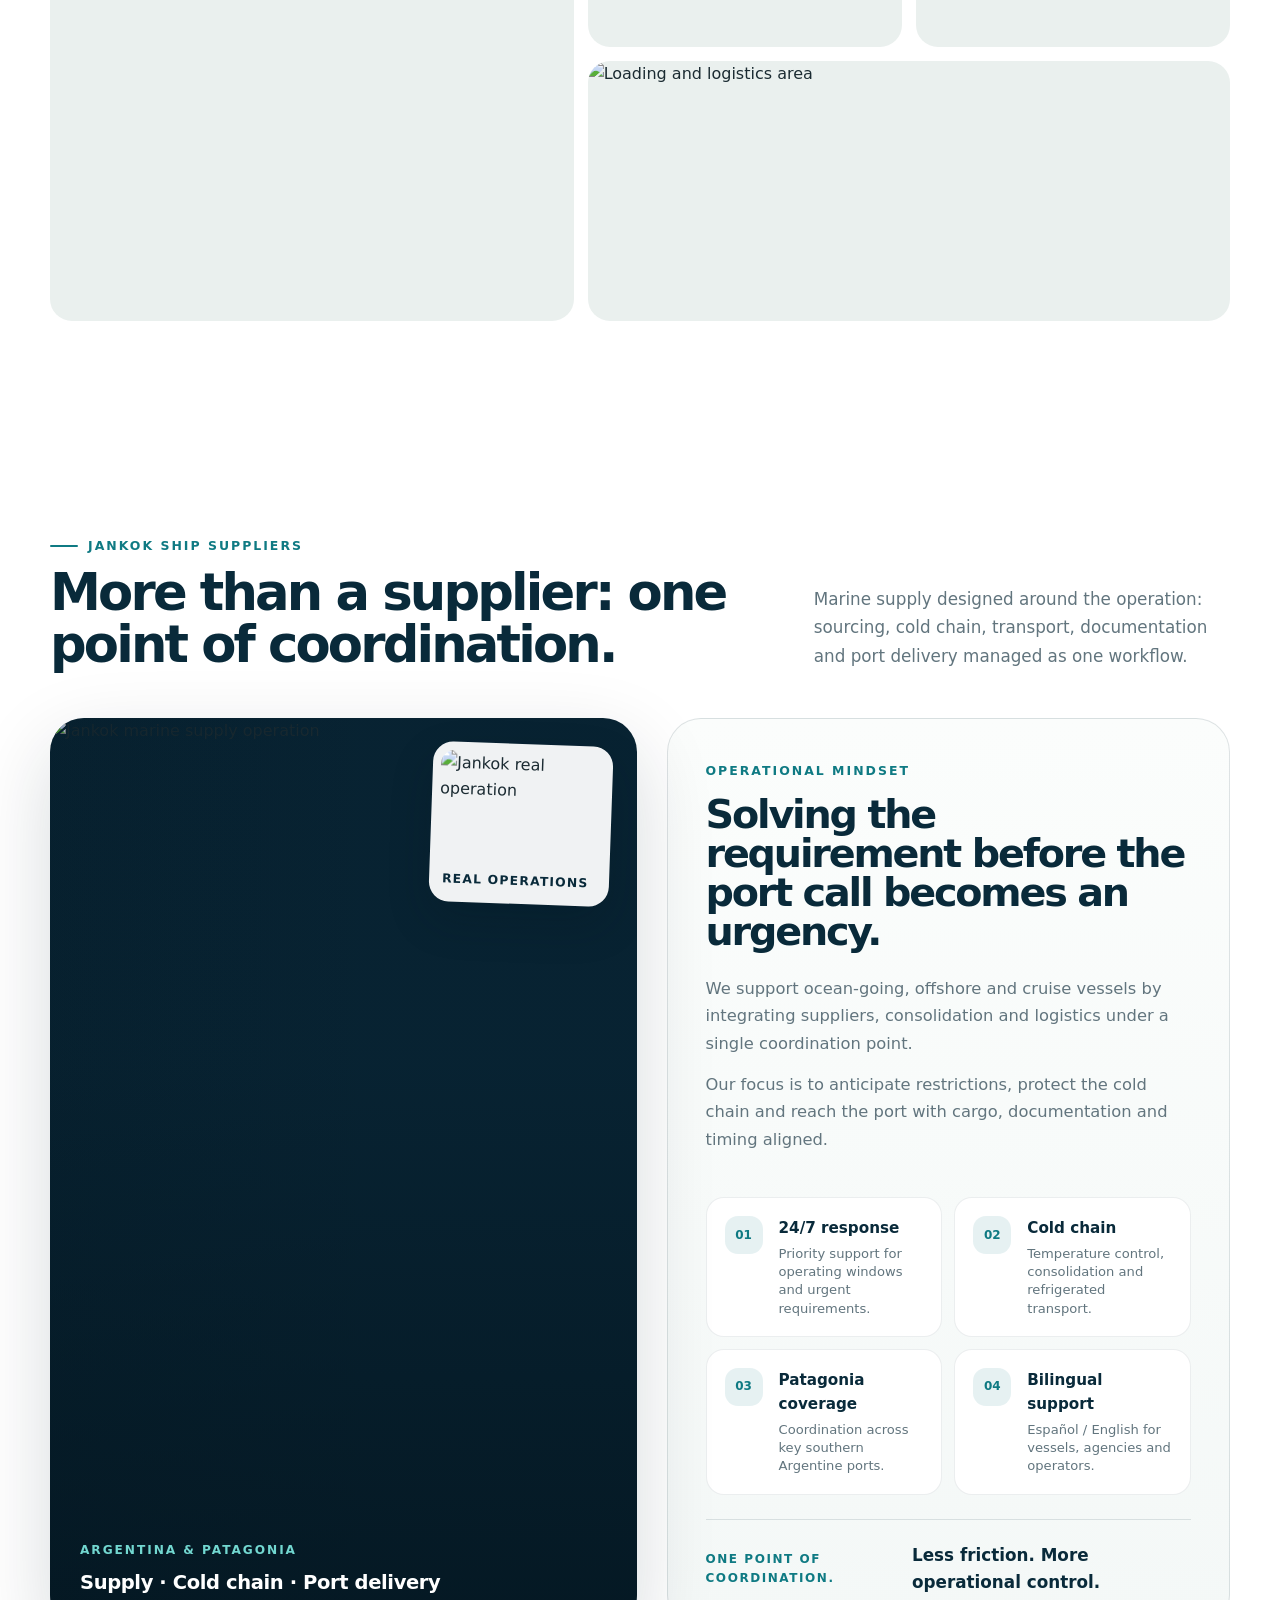
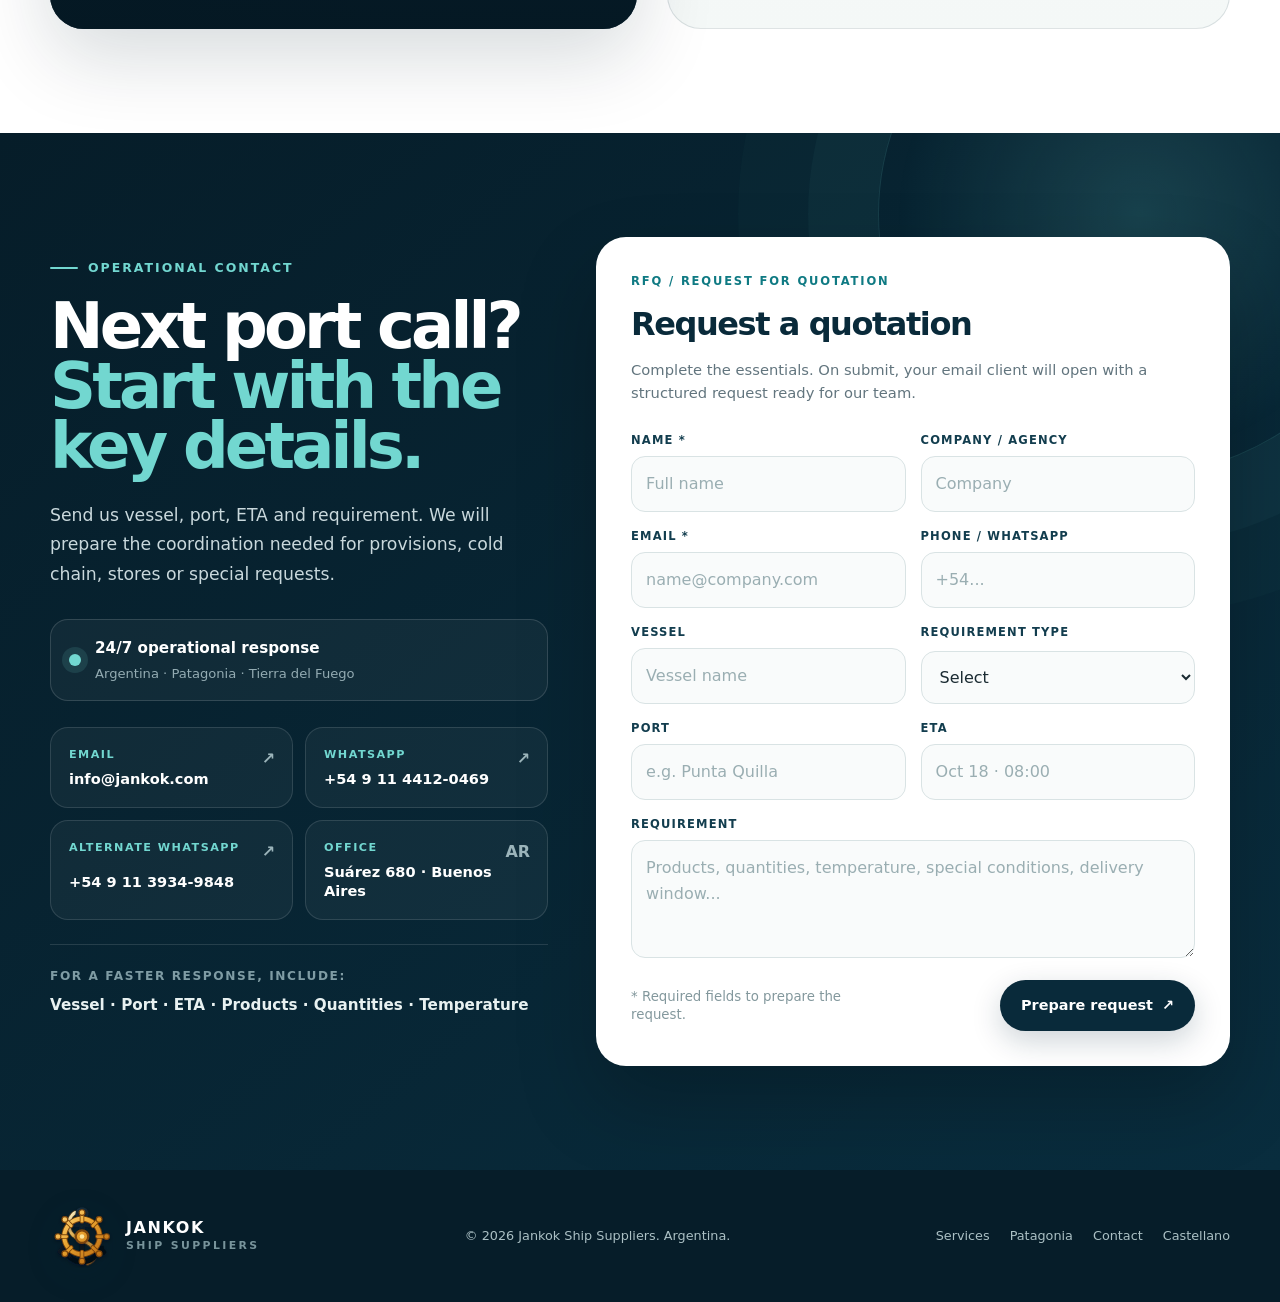
==== commit e5eb0003: "Reemplazar mapa Patagonia por SVG interactivo mobile-safe" ====
--- a/en/index.html
+++ b/en/index.html
@@ -11,13 +11,20 @@
   <link rel="alternate" hreflang="en" href="https://www.jankoksupply.com/en" />
   <link rel="alternate" hreflang="x-default" href="https://www.jankoksupply.com/es" />
   <link rel="icon" href="/assets/favicon.svg" type="image/svg+xml" />
-  <link rel="stylesheet" href="/assets/styles-final-sections-v5.css" />
-  <link rel="stylesheet" href="https://unpkg.com/leaflet@1.9.4/dist/leaflet.css" crossorigin="" />
+  <link rel="stylesheet" href="/assets/styles-inline-map-v7.css" />
   <meta property="og:title" content="Jankok Ship Suppliers | Argentina & Patagonia" />
   <meta property="og:description" content="Provisions, cold chain and marine supply logistics with fast operational response and bilingual support." />
   <meta property="og:type" content="website" />
   <meta property="og:url" content="https://www.jankoksupply.com/en" />
-  <meta property="og:image" content="https://static.wixstatic.com/media/66ac55_340e1a6aad1a4ed58d53bda83f8fb054f000.jpg/v1/fill/w_1600,h_900,al_c,q_85,enc_avif,quality_auto/66ac55_340e1a6aad1a4ed58d53bda83f8fb054f000.jpg" />
+  <meta property="og:image" content="https://cdn.openart.ai/openart-uploads/production/attachment-transfers/6b2243fd573584df5f3e5a0197e4c44efead11afbc41351c4cd486f5321ac475.jpg" />
+  <meta property="og:image:secure_url" content="https://cdn.openart.ai/openart-uploads/production/attachment-transfers/6b2243fd573584df5f3e5a0197e4c44efead11afbc41351c4cd486f5321ac475.jpg" />
+  <meta property="og:image:width" content="1200" />
+  <meta property="og:image:height" content="630" />
+  <meta property="og:image:alt" content="Jankok Ship Suppliers · Argentina & Patagonia" />
+  <meta name="twitter:card" content="summary_large_image" />
+  <meta name="twitter:title" content="Jankok Ship Suppliers | Argentina & Patagonia" />
+  <meta name="twitter:description" content="Marine provisions, cold chain and supply logistics with operational response and bilingual support." />
+  <meta name="twitter:image" content="https://cdn.openart.ai/openart-uploads/production/attachment-transfers/6b2243fd573584df5f3e5a0197e4c44efead11afbc41351c4cd486f5321ac475.jpg" />
   <script type="application/ld+json">
   {"@context":"https://schema.org","@type":"Organization","name":"Jankok Ship Suppliers","url":"https://www.jankoksupply.com/","email":"info@jankok.com","telephone":["+54 9 11 4412-0469","+54 9 11 3934-9848"],"address":{"@type":"PostalAddress","streetAddress":"Suárez 680","addressLocality":"Buenos Aires","addressCountry":"AR"},"areaServed":"Argentina"}
   </script>
@@ -90,8 +97,79 @@
           </div>
           <div class="patagonia-map-card reveal">
             <div class="patagonia-map-topbar"><span>Coverage map</span><strong>5 strategic nodes</strong></div>
-            <div id="patagonia-map" class="patagonia-map-canvas" aria-label="Operational coverage map in Patagonia"></div>
-            <div class="map-route-summary"><span>Visual coverage</span><strong>Connected ports along the Patagonian coast</strong></div>
+            <div id="patagonia-map" class="patagonia-map-canvas patagonia-inline-map" aria-label="Illustrated operational coverage map in Patagonia">
+  <svg class="patagonia-svg" viewBox="0 0 620 780" role="img" aria-hidden="true" preserveAspectRatio="xMidYMid meet">
+    <defs>
+      <linearGradient id="seaGradient" x1="0" y1="0" x2="0" y2="1">
+        <stop offset="0%" stop-color="#dcecef"/><stop offset="100%" stop-color="#bcd6df"/>
+      </linearGradient>
+      <linearGradient id="landGradient" x1="0" y1="0" x2="1" y2="1">
+        <stop offset="0%" stop-color="#fbfaf4"/><stop offset="100%" stop-color="#e8eee7"/>
+      </linearGradient>
+      <filter id="softShadow" x="-30%" y="-30%" width="160%" height="160%">
+        <feDropShadow dx="0" dy="8" stdDeviation="8" flood-color="#092a3a" flood-opacity=".16"/>
+      </filter>
+    </defs>
+    <rect width="620" height="780" rx="0" fill="url(#seaGradient)"/>
+    <g opacity=".42" stroke="#8bb8c6" stroke-width="1">
+      <path d="M0 132 H620"/><path d="M0 260 H620"/><path d="M0 388 H620"/><path d="M0 516 H620"/><path d="M0 644 H620"/>
+      <path d="M105 0 V780"/><path d="M235 0 V780"/><path d="M365 0 V780"/><path d="M495 0 V780"/>
+    </g>
+    <path class="patagonia-land" d="M 554.4,55.8 L 504.7,38.4 L 484.7,50.9 L 491.9,98.5 L 526.8,112.9 L 555.1,97.8 L 570.5,122.7 L 522.9,137.5 L 481.4,167.3 L 473.8,215.4 L 461.6,241.0 L 412.8,241.2 L 372.3,265.7 L 357.5,301.6 L 408.3,336.6 L 457.7,346.3 L 439.9,389.2 L 378.9,416.2 L 345.3,472.3 L 298.2,491.2 L 277.0,513.6 L 293.7,563.3 L 328.1,591.0 L 306.3,588.6 L 258.4,581.1 L 133.6,574.7 L 112.1,546.8 L 113.2,510.9 L 78.8,514.0 L 60.6,496.7 L 56.0,445.9 L 95.7,424.9 L 112.1,394.5 L 106.1,370.3 L 133.4,329.5 L 152.3,266.1 L 146.8,238.0 L 169.3,228.9 L 163.8,210.9 L 139.8,201.3 L 156.9,181.2 L 133.5,163.1 L 121.5,107.9 L 142.2,98.2 L 133.5,39.8 Z" fill="url(#landGradient)" stroke="#9dafaa" stroke-width="2.5" filter="url(#softShadow)"/>
+    <path class="patagonia-land" d="M 303.1,604.7 L 322.9,626.9 L 348.8,662.8 L 415.9,691.5 L 488.3,703.4 L 465.0,727.4 L 415.9,729.8 L 389.6,712.9 L 358.4,711.6 L 303.1,711.5 L 303.1,604.7 Z" fill="url(#landGradient)" stroke="#9dafaa" stroke-width="2.5" filter="url(#softShadow)"/>
+    <text x="190" y="214" class="map-region-label">CHUBUT</text>
+    <text x="190" y="430" class="map-region-label">SANTA CRUZ</text>
+    <text x="180" y="690" class="map-region-label">TIERRA DEL FUEGO</text>
+    <polyline class="patagonia-route-line" points="362.8,280.6 444.7,370.9 314.3,484.1 283,556.2 319.4,709"/>
+    
+      <g class="svg-port is-active" data-port-id="comodoro" tabindex="0" role="button" aria-label="Comodoro Rivadavia">
+        <circle class="svg-port-halo" cx="362.8" cy="280.6" r="22"/>
+        <circle class="svg-port-dot" cx="362.8" cy="280.6" r="15"/>
+        <text class="svg-port-num" x="362.8" y="285.6" text-anchor="middle">1</text>
+        <g class="svg-port-label" transform="translate(396 254)">
+          <rect width="166" height="38" rx="11"/>
+          <text x="12" y="24">Comodoro Rivadavia</text>
+        </g>
+      </g>
+      <g class="svg-port" data-port-id="deseado" tabindex="0" role="button" aria-label="Puerto Deseado">
+        <circle class="svg-port-halo" cx="444.7" cy="370.9" r="22"/>
+        <circle class="svg-port-dot" cx="444.7" cy="370.9" r="15"/>
+        <text class="svg-port-num" x="444.7" y="375.9" text-anchor="middle">2</text>
+        <g class="svg-port-label" transform="translate(460 348)">
+          <rect width="132" height="38" rx="11"/>
+          <text x="12" y="24">Puerto Deseado</text>
+        </g>
+      </g>
+      <g class="svg-port" data-port-id="quilla" tabindex="0" role="button" aria-label="Punta Quilla">
+        <circle class="svg-port-halo" cx="314.3" cy="484.1" r="22"/>
+        <circle class="svg-port-dot" cx="314.3" cy="484.1" r="15"/>
+        <text class="svg-port-num" x="314.3" y="489.1" text-anchor="middle">3</text>
+        <g class="svg-port-label" transform="translate(335 463)">
+          <rect width="118" height="38" rx="11"/>
+          <text x="12" y="24">Punta Quilla</text>
+        </g>
+      </g>
+      <g class="svg-port" data-port-id="loyola" tabindex="0" role="button" aria-label="Punta Loyola">
+        <circle class="svg-port-halo" cx="283" cy="556.2" r="22"/>
+        <circle class="svg-port-dot" cx="283" cy="556.2" r="15"/>
+        <text class="svg-port-num" x="283" y="561.2" text-anchor="middle">4</text>
+        <g class="svg-port-label" transform="translate(304 542)">
+          <rect width="118" height="38" rx="11"/>
+          <text x="12" y="24">Punta Loyola</text>
+        </g>
+      </g>
+      <g class="svg-port" data-port-id="ushuaia" tabindex="0" role="button" aria-label="Ushuaia">
+        <circle class="svg-port-halo" cx="319.4" cy="709" r="22"/>
+        <circle class="svg-port-dot" cx="319.4" cy="709" r="15"/>
+        <text class="svg-port-num" x="319.4" y="714" text-anchor="middle">5</text>
+        <g class="svg-port-label" transform="translate(343 692)">
+          <rect width="92" height="38" rx="11"/>
+          <text x="12" y="24">Ushuaia</text>
+        </g>
+      </g>
+  </svg>
+</div>
+            <div class="map-route-summary"><span>Selected port</span><strong data-map-active>Puerto Comodoro Rivadavia · Chubut</strong></div>
           </div>
         </div>
         <div class="patagonia-benefits reveal">
@@ -175,7 +253,6 @@
   </main>
 
   <footer class="footer"><div class="container footer-row"><a class="brand" href="/en"><img src="/assets/logo-mark.svg" alt="" /><div class="brand-copy"><strong>JANKOK</strong><span>Ship Suppliers</span></div></a><div>© <span data-year></span> Jankok Ship Suppliers. Argentina.</div><div class="footer-links"><a href="#services">Services</a><a href="#patagonia">Patagonia</a><a href="#contact">Contact</a><a href="/es">Castellano</a></div></div></footer>
-    <script src="https://unpkg.com/leaflet@1.9.4/dist/leaflet.js" crossorigin=""></script>
 <script src="/assets/app.js" defer></script>
 </body>
 </html>
--- a/assets/styles-inline-map-v7.css
+++ b/assets/styles-inline-map-v7.css
@@ -0,0 +1,571 @@
+:root{
+  --ink:#092A3A;
+  --ink-2:#123D4E;
+  --sea:#0F7A83;
+  --aqua:#72D7D0;
+  --foam:#F5F8F7;
+  --sand:#E9EFEA;
+  --white:#fff;
+  --text:#1B2B32;
+  --muted:#62757E;
+  --line:rgba(9,42,58,.12);
+  --shadow:0 20px 70px rgba(9,42,58,.12);
+  --radius:28px;
+  --container:min(1180px,calc(100vw - 40px));
+}
+*{box-sizing:border-box}
+html{scroll-behavior:smooth}
+body{margin:0;font-family:Inter,ui-sans-serif,system-ui,-apple-system,BlinkMacSystemFont,"Segoe UI",sans-serif;color:var(--text);background:#fff;line-height:1.6;-webkit-font-smoothing:antialiased}
+a{color:inherit;text-decoration:none}
+img{display:block;max-width:100%}
+button,input,textarea{font:inherit}
+::selection{background:var(--aqua);color:var(--ink)}
+.container{width:var(--container);margin-inline:auto}
+.eyebrow{display:inline-flex;align-items:center;gap:10px;font-size:.78rem;text-transform:uppercase;letter-spacing:.16em;font-weight:800;color:var(--sea)}
+.eyebrow::before{content:"";width:28px;height:2px;background:currentColor;border-radius:99px}
+.section{padding:104px 0}
+.section-head{display:grid;grid-template-columns:.75fr 1.25fr;gap:60px;align-items:end;margin-bottom:52px}
+.section-head h2,.section-title{font-size:clamp(2.2rem,4vw,4rem);letter-spacing:-.055em;line-height:1.02;margin:10px 0 0;color:var(--ink);font-weight:780}
+.section-head p{margin:0;color:var(--muted);font-size:1.08rem;max-width:640px}
+.topbar{background:var(--ink);color:#dce8e8;font-size:.82rem}
+.topbar .container{min-height:38px;display:flex;align-items:center;justify-content:space-between;gap:20px}
+.topbar strong{color:#fff}
+.topbar-links{display:flex;gap:20px;align-items:center}
+.header{position:sticky;top:0;z-index:50;background:rgba(255,255,255,.88);backdrop-filter:blur(16px);border-bottom:1px solid rgba(9,42,58,.08)}
+.nav{min-height:82px;display:flex;align-items:center;justify-content:space-between;gap:30px}
+.brand{display:flex;align-items:center;gap:12px;min-width:max-content}
+.brand img{width:64px;height:64px;object-fit:contain;filter:drop-shadow(0 8px 16px rgba(9,42,58,.16))}
+.brand-copy{line-height:1}
+.brand-copy strong{display:block;color:var(--ink);letter-spacing:.1em;font-size:1rem}
+.brand-copy span{display:block;margin-top:5px;color:var(--muted);font-size:.68rem;text-transform:uppercase;letter-spacing:.22em;font-weight:700}
+.nav-links{display:flex;align-items:center;gap:28px;font-size:.9rem;font-weight:700;color:var(--ink-2)}
+.nav-links a{position:relative}
+.nav-links a:not(.btn)::after{content:"";position:absolute;left:0;right:100%;bottom:-8px;height:2px;background:var(--sea);transition:.2s ease}
+.nav-links a:hover::after{right:0}
+.nav-actions{display:flex;align-items:center;gap:10px}
+.lang{display:flex;border:1px solid var(--line);border-radius:999px;padding:4px;background:#fff}
+.lang a{padding:6px 9px;border-radius:999px;font-size:.72rem;font-weight:800;color:var(--muted)}
+.lang a.active{background:var(--ink);color:#fff}
+.btn{display:inline-flex;align-items:center;justify-content:center;gap:9px;border:0;border-radius:999px;padding:14px 21px;font-weight:800;font-size:.9rem;transition:.2s ease;cursor:pointer}
+.btn-primary{background:var(--ink);color:#fff;box-shadow:0 10px 30px rgba(9,42,58,.2)}
+.btn-primary:hover{transform:translateY(-2px);background:#0d3548}
+.btn-light{background:#fff;color:var(--ink)}
+.btn-outline{border:1px solid rgba(255,255,255,.35);color:#fff;background:rgba(255,255,255,.05)}
+.btn-outline-dark{border:1px solid var(--line);color:var(--ink);background:#fff}
+.menu-btn{display:none;background:none;border:0;padding:8px;color:var(--ink)}
+.hero{position:relative;min-height:780px;display:flex;align-items:stretch;background:var(--ink);overflow:hidden}
+.hero-media{position:absolute;inset:0;z-index:0;background:var(--ink);overflow:hidden}
+.hero-media{background-size:cover;background-repeat:no-repeat;background-position:center center}
+
+.hero-media::after{content:"";position:absolute;inset:0;z-index:1;pointer-events:none;background:linear-gradient(90deg,rgba(4,22,32,.94) 0%,rgba(4,22,32,.84) 30%,rgba(4,22,32,.48) 57%,rgba(4,22,32,.16) 100%),linear-gradient(0deg,rgba(4,22,32,.26),transparent 58%)}
+.hero-wave{position:absolute;left:0;right:0;bottom:-1px;height:120px;opacity:.9}
+.hero-inner{position:relative;z-index:2;display:grid;grid-template-columns:1.18fr .82fr;gap:50px;align-items:center;width:var(--container);margin:auto;padding:112px 0 152px;color:#fff}
+.hero-copy{max-width:760px;text-shadow:0 10px 34px rgba(0,0,0,.32)}
+.hero-video-badge{display:inline-flex;align-items:center;gap:10px;margin-bottom:18px;padding:10px 14px;border-radius:999px;background:rgba(255,255,255,.08);border:1px solid rgba(255,255,255,.16);color:#eaf5f5;font-size:.77rem;font-weight:780;backdrop-filter:blur(12px)}
+.hero-video-badge::before{content:"";width:9px;height:9px;border-radius:50%;background:var(--aqua);box-shadow:0 0 0 6px rgba(114,215,208,.14)}
+.hero-copy .eyebrow{color:var(--aqua)}
+.hero h1{font-size:clamp(3.4rem,6.6vw,7.1rem);font-weight:780;letter-spacing:-.065em;line-height:.9;margin:20px 0 26px;max-width:940px}
+.hero h1 em{font-style:normal;color:var(--aqua)}
+.hero-copy>p{max-width:670px;color:#e2eded;font-size:clamp(1.05rem,1.6vw,1.26rem);line-height:1.65;margin:0}
+.hero-cta{display:flex;gap:12px;flex-wrap:wrap;margin-top:34px}
+.hero-panel{align-self:end;justify-self:end;width:min(100%,390px);border:1px solid rgba(255,255,255,.22);background:rgba(4,24,34,.54);backdrop-filter:blur(18px);border-radius:28px;padding:26px;box-shadow:0 30px 80px rgba(0,0,0,.22)}
+.panel-label{color:var(--aqua);font-size:.76rem;text-transform:uppercase;letter-spacing:.14em;font-weight:800;margin-bottom:18px}
+.metrics{display:grid;gap:0}
+.panel-note{display:block;margin-top:14px;color:#8fa9af;font-size:.7rem;line-height:1.35}
+.metric{padding:18px 0;border-top:1px solid rgba(255,255,255,.15)}
+.metric:first-child{border-top:0;padding-top:0}
+.metric strong{display:block;font-size:1.7rem;letter-spacing:-.04em;line-height:1.1}
+.metric span{display:block;color:#c2d1d5;margin-top:7px;font-size:.88rem}
+.proof-strip{position:relative;z-index:3;margin-top:-48px}
+.proof-card{background:#fff;border:1px solid var(--line);border-radius:24px;box-shadow:var(--shadow);display:grid;grid-template-columns:repeat(4,1fr);overflow:hidden}
+.proof-item{padding:28px 30px;border-right:1px solid var(--line)}
+.proof-item:last-child{border-right:0}
+.proof-item span{display:block;color:var(--muted);font-size:.77rem;text-transform:uppercase;letter-spacing:.12em;font-weight:800;margin-bottom:5px}
+.proof-item strong{display:block;color:var(--ink);font-size:1rem}
+.services{background:linear-gradient(180deg,#fff 0%,var(--foam) 100%)}
+.service-grid{display:grid;grid-template-columns:repeat(2,1fr);gap:18px}
+.service-card{position:relative;overflow:hidden;min-height:360px;border-radius:var(--radius);padding:34px;background:#fff;border:1px solid var(--line);display:flex;flex-direction:column;justify-content:space-between;transition:.25s ease}
+.service-card:hover{transform:translateY(-5px);box-shadow:var(--shadow)}
+.service-card.dark{background:var(--ink);color:#fff;border-color:transparent}
+.service-num{font-size:.74rem;font-weight:850;letter-spacing:.14em;color:var(--sea)}
+.dark .service-num{color:var(--aqua)}
+.service-card h3{font-size:2rem;letter-spacing:-.045em;line-height:1.05;margin:0 0 14px;color:var(--ink)}
+.dark h3{color:#fff}
+.service-card p{margin:0;color:var(--muted);max-width:520px}
+.dark p{color:#c5d2d5}
+.service-tags{display:flex;gap:8px;flex-wrap:wrap;margin-top:26px}
+.service-tags span{border:1px solid var(--line);border-radius:999px;padding:7px 10px;font-size:.72rem;font-weight:750;color:var(--ink-2)}
+.dark .service-tags span{border-color:rgba(255,255,255,.18);color:#e9f0f0}
+.visual-service{padding:0;min-height:480px}
+.visual-service img{position:absolute;inset:0;width:100%;height:100%;object-fit:cover}
+.visual-service::after{content:"";position:absolute;inset:0;background:linear-gradient(0deg,rgba(5,26,37,.88),rgba(5,26,37,.1) 65%)}
+.visual-service .service-content{position:relative;z-index:2;margin-top:auto;padding:34px;color:#fff}
+.visual-service h3{color:#fff}
+.visual-service p{color:#dce7e8}
+.process{background:#fff}
+.process-grid{display:grid;grid-template-columns:repeat(4,1fr);gap:14px;margin-top:48px}
+.step{padding:30px 24px;border:1px solid var(--line);border-radius:22px;position:relative}
+.step::before{content:attr(data-step);display:grid;place-items:center;width:38px;height:38px;border-radius:50%;background:var(--ink);color:#fff;font-size:.72rem;font-weight:850;margin-bottom:38px}
+.step h3{color:var(--ink);font-size:1.15rem;margin:0 0 9px}
+.step p{color:var(--muted);font-size:.9rem;margin:0}
+.cold-chain{background:var(--ink);color:#fff;overflow:hidden}
+.cold-grid{display:grid;grid-template-columns:1fr 1fr;gap:72px;align-items:center}
+.cold-copy .eyebrow{color:var(--aqua)}
+.cold-copy h2{font-size:clamp(2.8rem,4.5vw,5rem);line-height:.98;letter-spacing:-.055em;margin:16px 0 24px}
+.cold-copy>p{color:#c6d5d8;font-size:1.07rem;max-width:570px}
+.cold-specs{display:grid;grid-template-columns:repeat(2,1fr);gap:12px;margin-top:34px}
+.spec{background:rgba(255,255,255,.06);border:1px solid rgba(255,255,255,.11);border-radius:18px;padding:20px}
+.spec strong{display:block;color:var(--aqua);font-size:1.55rem;letter-spacing:-.04em}
+.spec span{display:block;color:#d7e2e3;font-size:.8rem;margin-top:4px}
+.cold-media{position:relative;min-height:570px}
+.cold-media .truck{position:absolute;inset:0 12% 12% 0;width:88%;height:88%;object-fit:cover;border-radius:30px;box-shadow:0 30px 80px rgba(0,0,0,.25)}
+.cold-media .small{position:absolute;right:0;bottom:0;width:43%;height:43%;object-fit:cover;border:8px solid var(--ink);border-radius:26px}
+.patagonia{background:#eef5f2}
+.patagonia-grid{display:grid;grid-template-columns:.85fr 1.15fr;gap:80px;align-items:start}
+.patagonia-map{position:sticky;top:130px;min-height:520px;background:linear-gradient(160deg,#0d3545,#0a2634);border-radius:32px;padding:38px;color:#fff;overflow:hidden}
+.patagonia-map::before{content:"";position:absolute;width:420px;height:420px;border:1px solid rgba(114,215,208,.28);border-radius:50%;right:-120px;top:-110px;box-shadow:0 0 0 40px rgba(114,215,208,.04),0 0 0 90px rgba(114,215,208,.025)}
+.map-kicker{color:var(--aqua);font-size:.75rem;text-transform:uppercase;letter-spacing:.16em;font-weight:800}
+.patagonia-map h3{position:relative;font-size:3.2rem;line-height:.95;letter-spacing:-.05em;margin:18px 0 0;max-width:340px}
+.route-line{position:absolute;left:38px;bottom:38px;right:38px}
+.route-line span{display:block;color:#b9cbcf;font-size:.78rem;margin-bottom:8px}
+.route-line strong{display:block;font-size:1.08rem}
+.compliance{padding-top:6px}
+.compliance .section-title{margin-bottom:24px}
+.compliance>p{color:var(--muted);font-size:1.05rem}
+.compliance-list{display:grid;gap:12px;margin-top:28px}
+.compliance-item{background:#fff;border:1px solid var(--line);border-radius:18px;padding:21px 22px;display:grid;grid-template-columns:38px 1fr;gap:14px;align-items:start}
+.check{width:32px;height:32px;border-radius:50%;background:#e6f6f3;color:var(--sea);display:grid;place-items:center;font-weight:900}
+.compliance-item strong{display:block;color:var(--ink);margin-bottom:4px}
+.compliance-item span{display:block;color:var(--muted);font-size:.9rem}
+.note{font-size:.75rem!important;margin-top:18px!important;color:#71828a!important}
+.gallery{background:#fff}
+.gallery-grid{display:grid;grid-template-columns:1.25fr .75fr .75fr;grid-template-rows:260px 260px;gap:14px}
+.gallery-grid figure{margin:0;border-radius:22px;overflow:hidden;position:relative;background:#eaf0ee}
+.gallery-grid figure:first-child{grid-row:1/3}
+.gallery-grid figure:last-child{grid-column:2/4}
+.gallery-grid img{width:100%;height:100%;object-fit:cover;transition:transform .5s ease}
+.gallery-grid figure:hover img{transform:scale(1.035)}
+.about{background:var(--foam)}
+.about-grid{display:grid;grid-template-columns:1fr 1fr;gap:72px;align-items:center}
+.about-copy .section-title{margin-bottom:24px}
+.about-copy p{color:var(--muted);font-size:1.05rem}
+.about-points{display:grid;grid-template-columns:repeat(2,1fr);gap:12px;margin-top:30px}
+.about-point{border-top:1px solid var(--line);padding-top:16px}
+.about-point strong{color:var(--ink);display:block;font-size:1rem}
+.about-point span{font-size:.82rem;color:var(--muted)}
+.about-media{position:relative;padding:0 0 42px 50px}
+.about-media img{border-radius:30px;box-shadow:var(--shadow);height:570px;width:100%;object-fit:cover}
+.about-badge{position:absolute;left:0;bottom:0;background:var(--aqua);color:var(--ink);padding:23px 25px;border-radius:20px;font-weight:850;max-width:210px;line-height:1.15;box-shadow:0 18px 40px rgba(9,42,58,.15)}
+.contact{background:var(--ink);color:#fff;position:relative;overflow:hidden}
+.contact::before{content:"";position:absolute;width:600px;height:600px;border:1px solid rgba(114,215,208,.15);border-radius:50%;right:-200px;top:-240px;box-shadow:0 0 0 70px rgba(114,215,208,.035),0 0 0 140px rgba(114,215,208,.02)}
+.contact-grid{position:relative;display:grid;grid-template-columns:.82fr 1.18fr;gap:78px;align-items:start}
+.contact-copy .eyebrow{color:var(--aqua)}
+.contact-copy h2{font-size:clamp(3rem,5vw,5.4rem);letter-spacing:-.06em;line-height:.92;margin:17px 0 24px}
+.contact-copy p{color:#c8d6d8;max-width:520px}
+.contact-details{display:grid;gap:16px;margin-top:36px}
+.contact-details a,.contact-details div{display:flex;gap:12px;align-items:flex-start;color:#eef6f6}
+.contact-details small{display:block;color:#8fa9af;text-transform:uppercase;letter-spacing:.12em;font-weight:800;font-size:.65rem;margin-bottom:2px}
+.contact-card{background:#fff;color:var(--text);border-radius:30px;padding:34px;box-shadow:0 24px 70px rgba(0,0,0,.2)}
+.contact-card h3{font-size:1.7rem;letter-spacing:-.035em;color:var(--ink);margin:0 0 8px}
+.contact-card>p{color:var(--muted);font-size:.9rem;margin:0 0 24px}
+.form-grid{display:grid;grid-template-columns:repeat(2,1fr);gap:14px}
+.field{display:grid;gap:7px}
+.field.full{grid-column:1/-1}
+.field label{font-size:.72rem;font-weight:800;text-transform:uppercase;letter-spacing:.1em;color:var(--ink-2)}
+.field input,.field textarea{width:100%;border:1px solid var(--line);border-radius:13px;padding:13px 14px;outline:none;background:#fbfcfc;color:var(--text);transition:.15s}
+.field textarea{min-height:118px;resize:vertical}
+.field input:focus,.field textarea:focus{border-color:var(--sea);box-shadow:0 0 0 3px rgba(15,122,131,.08)}
+.form-footer{display:flex;justify-content:space-between;align-items:center;gap:18px;margin-top:18px}
+.form-footer small{color:var(--muted);max-width:260px;line-height:1.35}
+.footer{background:#061d29;color:#abc0c4;padding:34px 0}
+.footer-row{display:flex;justify-content:space-between;gap:30px;align-items:center;font-size:.8rem}
+.footer .brand-copy strong{color:#fff}
+.footer .brand-copy span{color:#78949b}
+.footer-links{display:flex;gap:20px;flex-wrap:wrap;justify-content:flex-end}
+.reveal{opacity:0;transform:translateY(18px);transition:opacity .65s ease,transform .65s ease}
+.reveal.visible{opacity:1;transform:none}
+@media(max-width:1020px){
+  .nav-links{display:none;position:absolute;top:82px;left:20px;right:20px;background:#fff;border:1px solid var(--line);border-radius:20px;padding:20px;box-shadow:var(--shadow);flex-direction:column;align-items:flex-start;gap:18px}
+  .nav-links.open{display:flex}
+  .menu-btn{display:block}
+  .nav-actions>.btn{display:none}
+  .hero{min-height:720px}
+  .hero-inner{grid-template-columns:1fr;align-content:center;padding-top:96px}
+  .hero-panel{justify-self:start;display:grid;grid-template-columns:1fr;width:100%;max-width:760px}
+  .metrics{grid-template-columns:repeat(3,1fr);gap:16px}
+  .metric{padding:0 16px;border-top:0;border-left:1px solid rgba(255,255,255,.15)}
+  .metric:first-child{border-left:0;padding-left:0}
+  .section-head{grid-template-columns:1fr;gap:18px}
+  .process-grid{grid-template-columns:repeat(2,1fr)}
+  .cold-grid,.about-grid,.contact-grid,.patagonia-grid{grid-template-columns:1fr;gap:52px}
+  .patagonia-map{position:relative;top:auto;min-height:390px}
+  .about-media{max-width:700px}
+}
+@media(max-width:720px){
+  :root{--container:min(100% - 28px,1180px);--radius:22px}
+  .section{padding:78px 0}
+  .topbar .container{justify-content:center;text-align:center;min-height:42px}
+  .topbar-links{display:none}
+  .nav{min-height:72px}
+  .nav-links{top:72px}
+  .brand-copy strong{font-size:.88rem}
+  .brand img{width:52px;height:52px;object-fit:contain}
+  .hero{min-height:790px}
+  .hero-inner{padding:82px 0 132px}
+  .hero h1{font-size:clamp(3rem,14vw,4.7rem)}
+  .hero-media video,  .hero-media::after{background:linear-gradient(90deg,rgba(5,26,37,.95),rgba(5,26,37,.78)),linear-gradient(0deg,rgba(5,26,37,.5),transparent)}
+  .hero-panel{padding:22px}
+  .metrics{grid-template-columns:1fr}
+  .metric{border-left:0;border-top:1px solid rgba(255,255,255,.15);padding:14px 0}
+  .metric:first-child{border-top:0}
+  .proof-card{grid-template-columns:repeat(2,1fr)}
+  .proof-item{padding:20px;border-right:0;border-bottom:1px solid var(--line)}
+  .proof-item:nth-child(odd){border-right:1px solid var(--line)}
+  .proof-item:nth-child(3),.proof-item:nth-child(4){border-bottom:0}
+  .service-grid,.process-grid,.cold-specs,.about-points{grid-template-columns:1fr}
+  .service-card{min-height:330px;padding:26px}
+  .cold-media{min-height:450px}
+  .cold-media .truck{inset:0 8% 12% 0;width:92%;height:88%}
+  .cold-media .small{width:48%;height:40%;border-width:5px}
+  .gallery-grid{grid-template-columns:1fr 1fr;grid-template-rows:260px 220px 220px}
+  .gallery-grid figure:first-child{grid-row:auto;grid-column:1/-1}
+  .gallery-grid figure:last-child{grid-column:1/-1}
+  .about-media{padding-left:25px}
+  .about-media img{height:430px}
+  .form-grid{grid-template-columns:1fr}
+  .field.full{grid-column:auto}
+  .form-footer{align-items:flex-start;flex-direction:column}
+  .contact-card{padding:25px}
+  .footer-row{align-items:flex-start;flex-direction:column}
+  .footer-links{justify-content:flex-start}
+}
+@media(prefers-reduced-motion:reduce){html{scroll-behavior:auto}.reveal{opacity:1;transform:none;transition:none}.service-card,.gallery-grid img{transition:none}}
+
+
+
+/* HERO PREMIUM — final composition */
+.hero{
+  min-height:760px;
+  background:#061c27;
+  isolation:isolate;
+}
+.hero-media{
+  background-color:#061c27 !important;
+  background-size:auto 100% !important;
+  background-position:right center !important;
+  background-repeat:no-repeat !important;
+}
+.hero-media::after{
+  background:
+    linear-gradient(90deg,
+      rgba(3,20,29,.98) 0%,
+      rgba(3,20,29,.96) 18%,
+      rgba(3,20,29,.88) 31%,
+      rgba(3,20,29,.62) 43%,
+      rgba(3,20,29,.24) 55%,
+      rgba(3,20,29,.03) 67%,
+      rgba(3,20,29,0) 78%) !important;
+}
+.hero-inner{
+  display:block;
+  width:var(--container);
+  margin:auto;
+  padding:98px 0 146px;
+}
+.hero-copy{
+  max-width:650px;
+  text-shadow:none;
+}
+.hero-video-badge{
+  margin-bottom:18px;
+  padding:9px 13px;
+  background:rgba(7,37,49,.56);
+  border-color:rgba(255,255,255,.18);
+  backdrop-filter:blur(10px);
+}
+.hero-copy .eyebrow{
+  display:flex;
+  width:max-content;
+  margin-top:0;
+  color:#73d8d2;
+}
+.hero h1{
+  max-width:650px;
+  font-size:clamp(3.9rem,5.15vw,5.85rem);
+  line-height:.93;
+  letter-spacing:-.058em;
+  margin:22px 0 24px;
+}
+.hero h1 em{color:#71d8d1}
+.hero-copy>p{
+  max-width:610px;
+  color:rgba(239,247,247,.91);
+  font-size:clamp(1.04rem,1.25vw,1.17rem);
+  line-height:1.68;
+}
+.hero-cta{margin-top:30px}
+.hero-panel{display:none !important}
+.hero-wave{height:92px;opacity:1}
+.proof-strip{margin-top:-36px}
+
+@media(max-width:1020px){
+  .hero{min-height:720px}
+  .hero-media{
+    background-size:cover !important;
+    background-position:68% center !important;
+  }
+  .hero-media::after{
+    background:linear-gradient(90deg,rgba(3,20,29,.96) 0%,rgba(3,20,29,.86) 48%,rgba(3,20,29,.40) 76%,rgba(3,20,29,.18) 100%) !important;
+  }
+  .hero-inner{padding:88px 0 130px}
+  .hero-copy{max-width:620px}
+  .hero h1{max-width:620px;font-size:clamp(3.5rem,8.6vw,5.4rem)}
+}
+@media(max-width:720px){
+  .hero{min-height:700px}
+  .hero-media{
+    background-size:cover !important;
+    background-position:70% center !important;
+  }
+  .hero-media::after{
+    background:linear-gradient(90deg,rgba(3,20,29,.95) 0%,rgba(3,20,29,.78) 64%,rgba(3,20,29,.40) 100%),linear-gradient(0deg,rgba(3,20,29,.55),rgba(3,20,29,.08) 58%) !important;
+  }
+  .hero-inner{padding:74px 0 112px}
+  .hero-copy{max-width:100%}
+  .hero h1{font-size:clamp(3rem,13.2vw,4.55rem);max-width:100%;margin-top:18px}
+  .hero-copy>p{font-size:1rem;max-width:94%}
+  .hero-video-badge{font-size:.72rem}
+  .proof-strip{margin-top:-26px}
+}
+
+
+/* Services + operation refinement */
+.service-grid{display:grid;grid-template-columns:repeat(2,1fr);gap:24px}
+.service-card{padding:0!important;min-height:0!important;justify-content:flex-start!important;border-radius:32px!important;overflow:hidden;box-shadow:0 10px 34px rgba(8,38,52,.06);background:#fff}
+.service-card.dark{background:var(--ink)!important}
+.service-media{position:relative;aspect-ratio:16/8.7;overflow:hidden;background:#dfe8ea;border-bottom:1px solid var(--line)}
+.service-card.dark .service-media{border-bottom-color:rgba(255,255,255,.08)}
+.service-media img{width:100%;height:100%;object-fit:cover;display:block;transition:transform .45s ease}
+.service-card:hover .service-media img{transform:scale(1.04)}
+.service-body{padding:30px 34px 34px;display:flex;flex-direction:column;flex:1}
+.service-card.dark .service-body{background:var(--ink)}
+.service-body .service-num{margin-bottom:18px}
+.service-card h3{font-size:1.95rem}
+.service-card p{font-size:1rem;line-height:1.58}
+.service-card .service-tags span{background:rgba(255,255,255,.72);backdrop-filter:blur(4px)}
+.service-card.dark .service-tags span{background:transparent}
+
+.process{background:linear-gradient(180deg,var(--foam) 0%,#fff 100%)}
+.process-grid{gap:18px;margin-top:52px}
+.step{padding:32px 28px;border:1px solid var(--line);border-radius:26px;background:#fff;box-shadow:0 10px 32px rgba(9,42,58,.05);transition:transform .22s ease,box-shadow .22s ease}
+.step:hover{transform:translateY(-4px);box-shadow:0 18px 42px rgba(9,42,58,.1)}
+.step::before{width:44px;height:44px;border-radius:14px;background:linear-gradient(160deg,#0f7a83,#083347);margin-bottom:30px;box-shadow:0 16px 30px rgba(15,122,131,.22)}
+.step h3{font-size:1.18rem;margin:0 0 10px}
+.step p{font-size:.95rem;line-height:1.58}
+
+.cold-chain{position:relative;background:linear-gradient(140deg,#092739 0%,#071d2a 100%)}
+.cold-grid{gap:62px;align-items:center}
+.cold-copy>p{line-height:1.7}
+.cold-media{min-height:590px}
+.cold-media .truck{inset:0 10% 12% 0;width:90%;height:88%;border-radius:32px;box-shadow:0 34px 90px rgba(0,0,0,.3)}
+.cold-media .small{right:0;bottom:0;width:42%;height:42%;border:8px solid #092739;border-radius:28px;box-shadow:0 24px 50px rgba(0,0,0,.28)}
+.spec{background:rgba(255,255,255,.065);border-color:rgba(255,255,255,.14)}
+
+@media(max-width:1020px){
+  .service-grid{grid-template-columns:1fr}
+  .service-body{padding:24px 24px 26px}
+  .service-card h3{font-size:1.7rem}
+  .process-grid{gap:14px}
+  .step{padding:26px 22px}
+  .cold-grid{gap:44px}
+}
+@media(max-width:720px){
+  .service-grid{gap:18px}
+  .service-media{aspect-ratio:16/9}
+  .service-card h3{font-size:1.55rem}
+  .cold-media{min-height:430px}
+  .cold-media .truck{width:100%;height:76%;inset:0 auto auto 0}
+  .cold-media .small{width:50%;height:34%;border-width:6px}
+}
+
+
+/* Patagonia live coverage map */
+.patagonia{background:linear-gradient(180deg,#eef5f2 0%,#f8fbfa 100%)}
+.patagonia-shell{display:grid;grid-template-columns:minmax(340px,.88fr) minmax(0,1.12fr);gap:26px;align-items:start}
+.patagonia-side{display:grid;gap:18px}
+.patagonia-intro-card,.patagonia-map-card{background:#fff;border:1px solid rgba(9,42,58,.08);border-radius:30px;box-shadow:0 18px 50px rgba(8,38,52,.07)}
+.patagonia-intro-card{padding:28px}
+.map-kicker{display:inline-flex;align-items:center;gap:8px;font-size:.78rem;font-weight:800;letter-spacing:.16em;text-transform:uppercase;color:var(--sea)}
+.map-kicker::before{content:"";width:10px;height:10px;border-radius:50%;background:var(--aqua);box-shadow:0 0 0 6px rgba(115,216,210,.14)}
+.patagonia-intro-card h3{margin:14px 0 12px;font-size:2rem;line-height:1;letter-spacing:-.04em;color:var(--ink);max-width:16ch}
+.patagonia-intro-card p{margin:0;color:var(--muted);line-height:1.65}
+.map-route-summary{display:flex;justify-content:space-between;align-items:center;gap:20px;padding:18px 22px;border-top:1px solid rgba(9,42,58,.08);background:linear-gradient(180deg,rgba(115,216,210,.08),rgba(115,216,210,.02));color:var(--ink-2)}
+.map-route-summary span{font-size:.72rem;font-weight:800;letter-spacing:.13em;text-transform:uppercase;color:var(--sea)}
+.map-route-summary strong{font-size:.96rem;color:var(--ink);line-height:1.35}
+.map-route-summary--inline{margin-top:20px;border:1px solid rgba(9,42,58,.08);border-radius:18px;padding:14px 16px;background:var(--foam)}
+.patagonia-port-list{display:grid;gap:12px}
+.port-row{display:grid;grid-template-columns:58px 1fr;align-items:start;gap:14px;width:100%;text-align:left;padding:18px;border-radius:24px;border:1px solid rgba(9,42,58,.08);background:#fff;color:inherit;box-shadow:0 10px 24px rgba(8,38,52,.04);cursor:pointer;transition:transform .18s ease,border-color .18s ease,box-shadow .18s ease,background .18s ease}
+.port-row:hover{transform:translateY(-2px);border-color:rgba(15,122,131,.26);box-shadow:0 18px 34px rgba(8,38,52,.08)}
+.port-row.is-active{background:linear-gradient(180deg,#092a3a,#0b3347);border-color:#0b3347;color:#fff;box-shadow:0 22px 40px rgba(8,38,52,.18)}
+.port-row__index{display:grid;place-items:center;width:44px;height:44px;border-radius:16px;background:rgba(115,216,210,.16);color:var(--sea);font-size:.85rem;font-weight:800;letter-spacing:.08em}
+.port-row.is-active .port-row__index{background:rgba(115,216,210,.18);color:#fff}
+.port-row__body strong{display:block;font-size:1.03rem;line-height:1.2;margin-bottom:6px}
+.port-row__body small{display:block;font-size:.92rem;line-height:1.45;color:var(--muted)}
+.port-row.is-active .port-row__body small{color:#c8d8dc}
+.patagonia-map-card{overflow:hidden}
+.patagonia-map-topbar{display:flex;justify-content:space-between;align-items:center;gap:16px;padding:22px 24px;border-bottom:1px solid rgba(9,42,58,.08)}
+.patagonia-map-topbar span{font-size:.78rem;font-weight:800;letter-spacing:.16em;text-transform:uppercase;color:var(--sea)}
+.patagonia-map-topbar strong{font-size:1rem;color:var(--ink)}
+.patagonia-map-canvas{height:720px;background:#d8e5ea}
+.leaflet-container{font-family:Inter,system-ui,sans-serif}
+.leaflet-control-zoom{border:none!important;box-shadow:0 12px 24px rgba(8,38,52,.12)!important}
+.leaflet-control-zoom a{color:var(--ink)!important}
+.leaflet-popup-content-wrapper{border-radius:18px;box-shadow:0 18px 38px rgba(8,38,52,.18)}
+.leaflet-popup-content{margin:14px 16px 12px}
+.map-popup strong{display:block;font-size:1rem;color:var(--ink);margin-bottom:6px}
+.map-popup span{display:block;font-size:.82rem;color:var(--sea);font-weight:800;letter-spacing:.1em;text-transform:uppercase;margin-bottom:8px}
+.map-popup p{margin:0;color:var(--muted);line-height:1.45;font-size:.92rem}
+.map-marker{display:grid;place-items:center;width:30px;height:30px;border-radius:999px;background:#092a3a;color:#fff;border:2px solid #73d8d2;box-shadow:0 0 0 6px rgba(115,216,210,.18),0 10px 22px rgba(8,38,52,.22);font-size:.78rem;font-weight:800}
+.map-marker.is-highlight{background:#0f7a83;transform:scale(1.08)}
+@media(max-width:1160px){.patagonia-shell{grid-template-columns:1fr}.patagonia-map-canvas{height:620px}}
+@media(max-width:720px){.patagonia-intro-card,.patagonia-map-card{border-radius:24px}.patagonia-intro-card{padding:22px}.patagonia-intro-card h3{font-size:1.65rem}.port-row{grid-template-columns:48px 1fr;padding:16px;border-radius:20px}.port-row__index{width:40px;height:40px;border-radius:14px}.patagonia-map-topbar{padding:18px;align-items:flex-start;flex-direction:column}.patagonia-map-canvas{height:500px}.map-route-summary{padding:16px 18px;align-items:flex-start;flex-direction:column}}
+
+
+/* About + Contact premium close */
+.about-premium{background:#fff}
+.about-kicker-row{display:grid;grid-template-columns:1.25fr .75fr;gap:70px;align-items:end;margin-bottom:48px}
+.about-kicker-row .section-title{max-width:760px;margin-bottom:0}
+.about-kicker-row>p{margin:0;color:var(--muted);font-size:1.05rem;line-height:1.7;max-width:520px}
+.about-premium-grid{display:grid;grid-template-columns:1.02fr .98fr;gap:30px;align-items:stretch}
+.about-visual{position:relative;min-height:650px;border-radius:34px;overflow:hidden;background:#082434;box-shadow:0 28px 80px rgba(6,29,41,.16)}
+.about-visual-main{position:absolute;inset:0;width:100%;height:100%;object-fit:cover}
+.about-visual-shade{position:absolute;inset:0;background:linear-gradient(0deg,rgba(4,22,32,.82) 0%,rgba(4,22,32,.10) 62%),linear-gradient(90deg,rgba(4,22,32,.18),transparent 55%)}
+.about-visual-label{position:absolute;left:30px;bottom:30px;z-index:2;display:grid;gap:7px;color:#fff}
+.about-visual-label span{font-size:.76rem;font-weight:800;letter-spacing:.16em;text-transform:uppercase;color:var(--aqua)}
+.about-visual-label strong{font-size:1.22rem;letter-spacing:-.02em}
+.about-visual-mini{position:absolute;right:26px;top:26px;z-index:3;width:180px;padding:8px 8px 10px;background:rgba(255,255,255,.94);border-radius:20px;box-shadow:0 18px 40px rgba(4,22,32,.22);transform:rotate(2deg)}
+.about-visual-mini img{width:100%;height:112px;object-fit:cover;border-radius:14px}
+.about-visual-mini span{display:block;padding:8px 5px 2px;color:var(--ink);font-size:.77rem;font-weight:800;letter-spacing:.1em;text-transform:uppercase}
+.about-story{display:flex;flex-direction:column;justify-content:space-between;padding:38px 38px 32px;border:1px solid var(--line);border-radius:34px;background:linear-gradient(180deg,#fbfdfc 0%,#f4f8f7 100%)}
+.about-overline{display:inline-block;font-size:.78rem;font-weight:800;letter-spacing:.16em;text-transform:uppercase;color:var(--sea);margin-bottom:14px}
+.about-story-copy h3{font-size:clamp(2.25rem,3.1vw,3.65rem);line-height:.98;letter-spacing:-.055em;color:var(--ink);margin:0 0 24px;max-width:600px}
+.about-story-copy p{color:var(--muted);font-size:1.02rem;line-height:1.68;margin:0 0 14px}
+.about-capabilities{display:grid;grid-template-columns:1fr 1fr;gap:12px;margin-top:30px}
+.about-capabilities article{display:grid;grid-template-columns:42px 1fr;gap:12px;padding:18px;border-radius:18px;background:#fff;border:1px solid rgba(9,42,58,.08)}
+.about-capabilities article>span{display:grid;place-items:center;width:38px;height:38px;border-radius:13px;background:rgba(15,122,131,.10);color:var(--sea);font-size:.75rem;font-weight:850}
+.about-capabilities strong{display:block;color:var(--ink);font-size:.95rem;margin-bottom:4px}
+.about-capabilities small{display:block;color:var(--muted);font-size:.82rem;line-height:1.4}
+.about-signature{margin-top:24px;padding-top:22px;border-top:1px solid var(--line);display:flex;justify-content:space-between;gap:18px;align-items:center}
+.about-signature span{font-size:.75rem;font-weight:800;letter-spacing:.13em;text-transform:uppercase;color:var(--sea)}
+.about-signature strong{color:var(--ink);font-size:1.05rem}
+
+.contact-premium{background:linear-gradient(140deg,#061d29 0%,#092d3e 100%);color:#fff;position:relative;overflow:hidden}
+.contact-premium::before{content:"";position:absolute;right:-120px;top:-180px;width:520px;height:520px;border-radius:50%;background:radial-gradient(circle,rgba(115,216,210,.16),rgba(115,216,210,0) 66%)}
+.contact-premium-grid{position:relative;z-index:1;display:grid;grid-template-columns:.88fr 1.12fr;gap:48px;align-items:start}
+.contact-premium-copy{padding-top:14px}
+.contact-premium-copy .eyebrow{color:var(--aqua)}
+.contact-premium-copy h2{font-size:clamp(3.2rem,5vw,5.5rem);line-height:.94;letter-spacing:-.06em;margin:18px 0 25px;max-width:720px}
+.contact-premium-copy h2 em{font-style:normal;color:var(--aqua)}
+.contact-premium-copy>p{font-size:1.08rem;line-height:1.7;color:#c9d8dc;max-width:620px;margin:0}
+.contact-status{display:flex;gap:14px;align-items:center;margin-top:30px;padding:16px 18px;border:1px solid rgba(255,255,255,.14);border-radius:18px;background:rgba(255,255,255,.045);max-width:520px}
+.contact-status i{width:12px;height:12px;border-radius:50%;background:var(--aqua);box-shadow:0 0 0 7px rgba(115,216,210,.12)}
+.contact-status strong{display:block;color:#fff;font-size:.95rem}
+.contact-status span{display:block;color:#93abb2;font-size:.82rem;margin-top:3px}
+.contact-channel-grid{display:grid;grid-template-columns:1fr 1fr;gap:12px;margin-top:26px}
+.contact-channel{position:relative;display:grid;gap:6px;padding:18px 48px 18px 18px;border-radius:18px;border:1px solid rgba(255,255,255,.12);background:rgba(255,255,255,.045);color:#fff;transition:.2s ease}
+.contact-channel:hover{transform:translateY(-2px);background:rgba(255,255,255,.075);border-color:rgba(115,216,210,.34)}
+.contact-channel span{font-size:.7rem;font-weight:800;text-transform:uppercase;letter-spacing:.13em;color:var(--aqua)}
+.contact-channel strong{font-size:.91rem;line-height:1.3}
+.contact-channel b{position:absolute;right:17px;top:18px;color:#9bb4ba;font-weight:700}
+.contact-channel--static:hover{transform:none}
+.contact-promise{display:grid;gap:7px;margin-top:24px;padding-top:22px;border-top:1px solid rgba(255,255,255,.12)}
+.contact-promise span{font-size:.76rem;font-weight:800;text-transform:uppercase;letter-spacing:.13em;color:#7f9ca4}
+.contact-promise strong{font-size:.95rem;color:#e8f1f1;line-height:1.5}
+
+.contact-card-premium{padding:34px;border:1px solid rgba(255,255,255,.16);border-radius:30px;background:#fff;box-shadow:0 36px 80px rgba(0,0,0,.22)}
+.contact-form-head{margin-bottom:26px}
+.form-kicker{display:block;font-size:.72rem;font-weight:850;letter-spacing:.16em;text-transform:uppercase;color:var(--sea);margin-bottom:9px}
+.contact-form-head h3{font-size:2rem;letter-spacing:-.045em;color:var(--ink);margin:0 0 9px}
+.contact-form-head p{margin:0;color:var(--muted);font-size:.92rem;line-height:1.55}
+.form-grid-premium{gap:15px}
+.field label{color:var(--ink-2)}
+.field input,.field textarea,.field select{width:100%;border:1px solid #d9e3e4;border-radius:14px;padding:14px 14px;outline:none;background:#f9fbfb;color:var(--text);font:inherit;transition:.15s}
+.field select{appearance:auto;min-height:50px}
+.field input::placeholder,.field textarea::placeholder{color:#9aaeb2}
+.field input:focus,.field textarea:focus,.field select:focus{border-color:var(--sea);box-shadow:0 0 0 4px rgba(15,122,131,.08);background:#fff}
+.form-footer-premium{padding-top:4px}
+.form-footer-premium small{color:#83989d}
+
+@media(max-width:1020px){
+  .about-kicker-row,.about-premium-grid,.contact-premium-grid{grid-template-columns:1fr}
+  .about-kicker-row{gap:20px}
+  .about-visual{min-height:560px}
+  .about-capabilities{grid-template-columns:1fr 1fr}
+  .contact-premium-grid{gap:42px}
+}
+@media(max-width:720px){
+  .about-visual{min-height:470px;border-radius:26px}
+  .about-visual-mini{width:132px;right:16px;top:16px}
+  .about-visual-mini img{height:82px}
+  .about-visual-label{left:22px;bottom:22px}
+  .about-story{padding:26px 22px;border-radius:26px}
+  .about-story-copy h3{font-size:2.25rem}
+  .about-capabilities{grid-template-columns:1fr}
+  .about-signature{align-items:flex-start;flex-direction:column}
+  .contact-premium-copy h2{font-size:clamp(3rem,13vw,4.5rem)}
+  .contact-channel-grid{grid-template-columns:1fr}
+  .contact-card-premium{padding:24px 20px;border-radius:26px}
+}
+
+/* Mobile-safe Patagonia map fallback */
+.map-fallback{height:100%;min-height:500px;background:#cfe0e7;overflow:hidden;position:relative}
+.map-fallback__ocean{position:absolute;inset:0;background:linear-gradient(180deg,#bfd7e1,#a9ccdc)}
+.map-fallback__land{position:absolute;left:24%;top:5%;width:44%;height:91%;background:#f4f1e9;border:1px solid rgba(9,42,58,.14);clip-path:polygon(34% 0,58% 4%,54% 13%,62% 23%,59% 35%,66% 44%,61% 54%,68% 64%,62% 73%,70% 82%,61% 91%,48% 100%,29% 96%,36% 86%,27% 75%,34% 65%,25% 54%,32% 43%,24% 32%,31% 20%,25% 10%)}
+.map-fallback__route{position:absolute;left:56%;top:18%;width:3px;height:63%;background:repeating-linear-gradient(to bottom,#0f7a83 0 10px,transparent 10px 18px);transform:rotate(-2deg);transform-origin:top}
+.map-fallback__port{position:absolute;display:flex;gap:10px;align-items:center;left:52%;z-index:2}
+.map-fallback__port b{display:grid;place-items:center;width:32px;height:32px;border-radius:50%;background:#092a3a;color:#fff;border:2px solid #73d8d2;box-shadow:0 0 0 5px rgba(115,216,210,.18);font-size:.72rem}
+.map-fallback__port span{display:grid;gap:1px;padding:8px 10px;border-radius:12px;background:rgba(255,255,255,.92);box-shadow:0 8px 20px rgba(8,38,52,.12)}
+.map-fallback__port strong{font-size:.8rem;color:#092a3a;white-space:nowrap}
+.map-fallback__port small{font-size:.68rem;color:#617980}
+.map-fallback__port--1{top:18%}.map-fallback__port--2{top:33%;left:58%}.map-fallback__port--3{top:51%;left:51%}.map-fallback__port--4{top:64%;left:49%}.map-fallback__port--5{top:80%;left:54%}
+@media(max-width:720px){
+  .patagonia-map-canvas{height:520px!important;min-height:520px}
+  .map-fallback{min-height:520px}
+  .map-fallback__land{left:12%;width:58%}
+  .map-fallback__port{left:45%}
+  .map-fallback__port--2{left:51%}.map-fallback__port--3{left:44%}.map-fallback__port--4{left:42%}.map-fallback__port--5{left:48%}
+}
+
+/* Inline Patagonia map: no external JS dependency */
+.patagonia-inline-map{height:auto!important;min-height:0!important;aspect-ratio:620/780;background:#cfe1e7;position:relative;overflow:hidden}
+.patagonia-svg{display:block;width:100%;height:100%}
+.map-region-label{font:800 13px Inter,system-ui,sans-serif;letter-spacing:.18em;fill:#739099;opacity:.55}
+.patagonia-route-line{fill:none;stroke:#0f7a83;stroke-width:4;stroke-dasharray:12 10;stroke-linecap:round;opacity:.78}
+.svg-port{cursor:pointer;outline:none}
+.svg-port-halo{fill:rgba(115,216,210,.2);transition:.2s}
+.svg-port-dot{fill:#092a3a;stroke:#73d8d2;stroke-width:3;filter:url(#softShadow);transition:.2s}
+.svg-port-num{font:850 12px Inter,system-ui,sans-serif;fill:#fff;pointer-events:none}
+.svg-port-label rect{fill:rgba(255,255,255,.94);stroke:rgba(9,42,58,.12);stroke-width:1;filter:url(#softShadow);transition:.2s}
+.svg-port-label text{font:750 12px Inter,system-ui,sans-serif;fill:#092a3a;pointer-events:none}
+.svg-port:hover .svg-port-dot,.svg-port:focus .svg-port-dot,.svg-port.is-active .svg-port-dot{fill:#0f7a83;transform-box:fill-box;transform-origin:center;transform:scale(1.16)}
+.svg-port:hover .svg-port-halo,.svg-port:focus .svg-port-halo,.svg-port.is-active .svg-port-halo{fill:rgba(115,216,210,.34);transform-box:fill-box;transform-origin:center;transform:scale(1.18)}
+.svg-port:hover .svg-port-label rect,.svg-port:focus .svg-port-label rect,.svg-port.is-active .svg-port-label rect{fill:#092a3a;stroke:#092a3a}
+.svg-port:hover .svg-port-label text,.svg-port:focus .svg-port-label text,.svg-port.is-active .svg-port-label text{fill:#fff}
+
+.patagonia-benefits{display:grid;grid-template-columns:repeat(3,1fr);gap:14px;margin-top:22px}
+.pat-benefit{display:flex;flex-direction:column;gap:8px;padding:22px 22px 24px;border-radius:22px;background:#fff;border:1px solid rgba(9,42,58,.08);box-shadow:0 10px 28px rgba(8,38,52,.05)}
+.pat-benefit strong{display:block;color:var(--ink);font-size:1rem;line-height:1.28}
+.pat-benefit span{display:block;color:var(--muted);font-size:.9rem;line-height:1.55}
+@media(max-width:720px){
+  .patagonia-map-canvas{height:auto!important;min-height:0!important}
+  .patagonia-inline-map{aspect-ratio:620/780}
+  .patagonia-map-card{overflow:hidden}
+  .patagonia-map-topbar{gap:8px}
+  .map-route-summary{gap:7px}
+  .patagonia-benefits{grid-template-columns:1fr;gap:12px;margin-top:16px}
+  .pat-benefit{padding:19px 18px 20px;border-radius:18px}
+  .pat-benefit strong{font-size:.98rem}
+  .pat-benefit span{font-size:.88rem}
+  .svg-port-label text{font-size:13px}
+  .map-region-label{font-size:12px}
+}
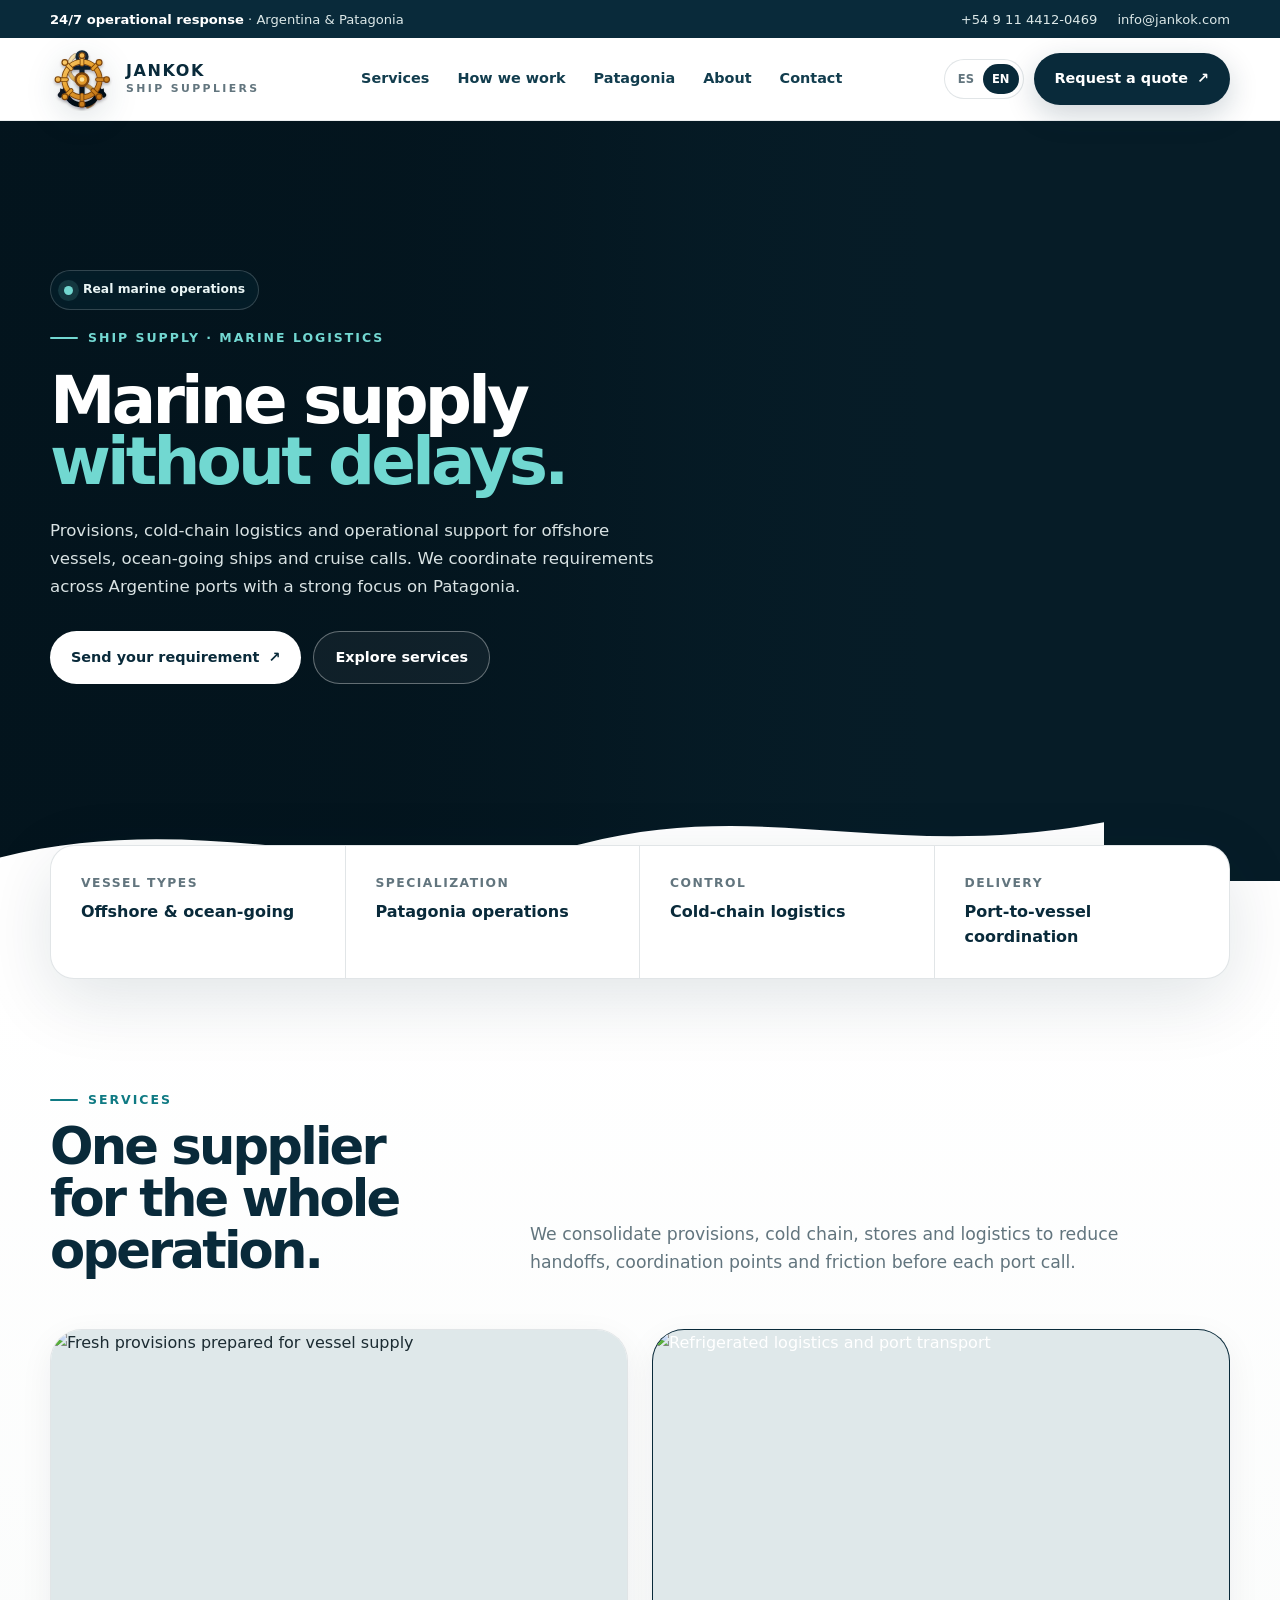
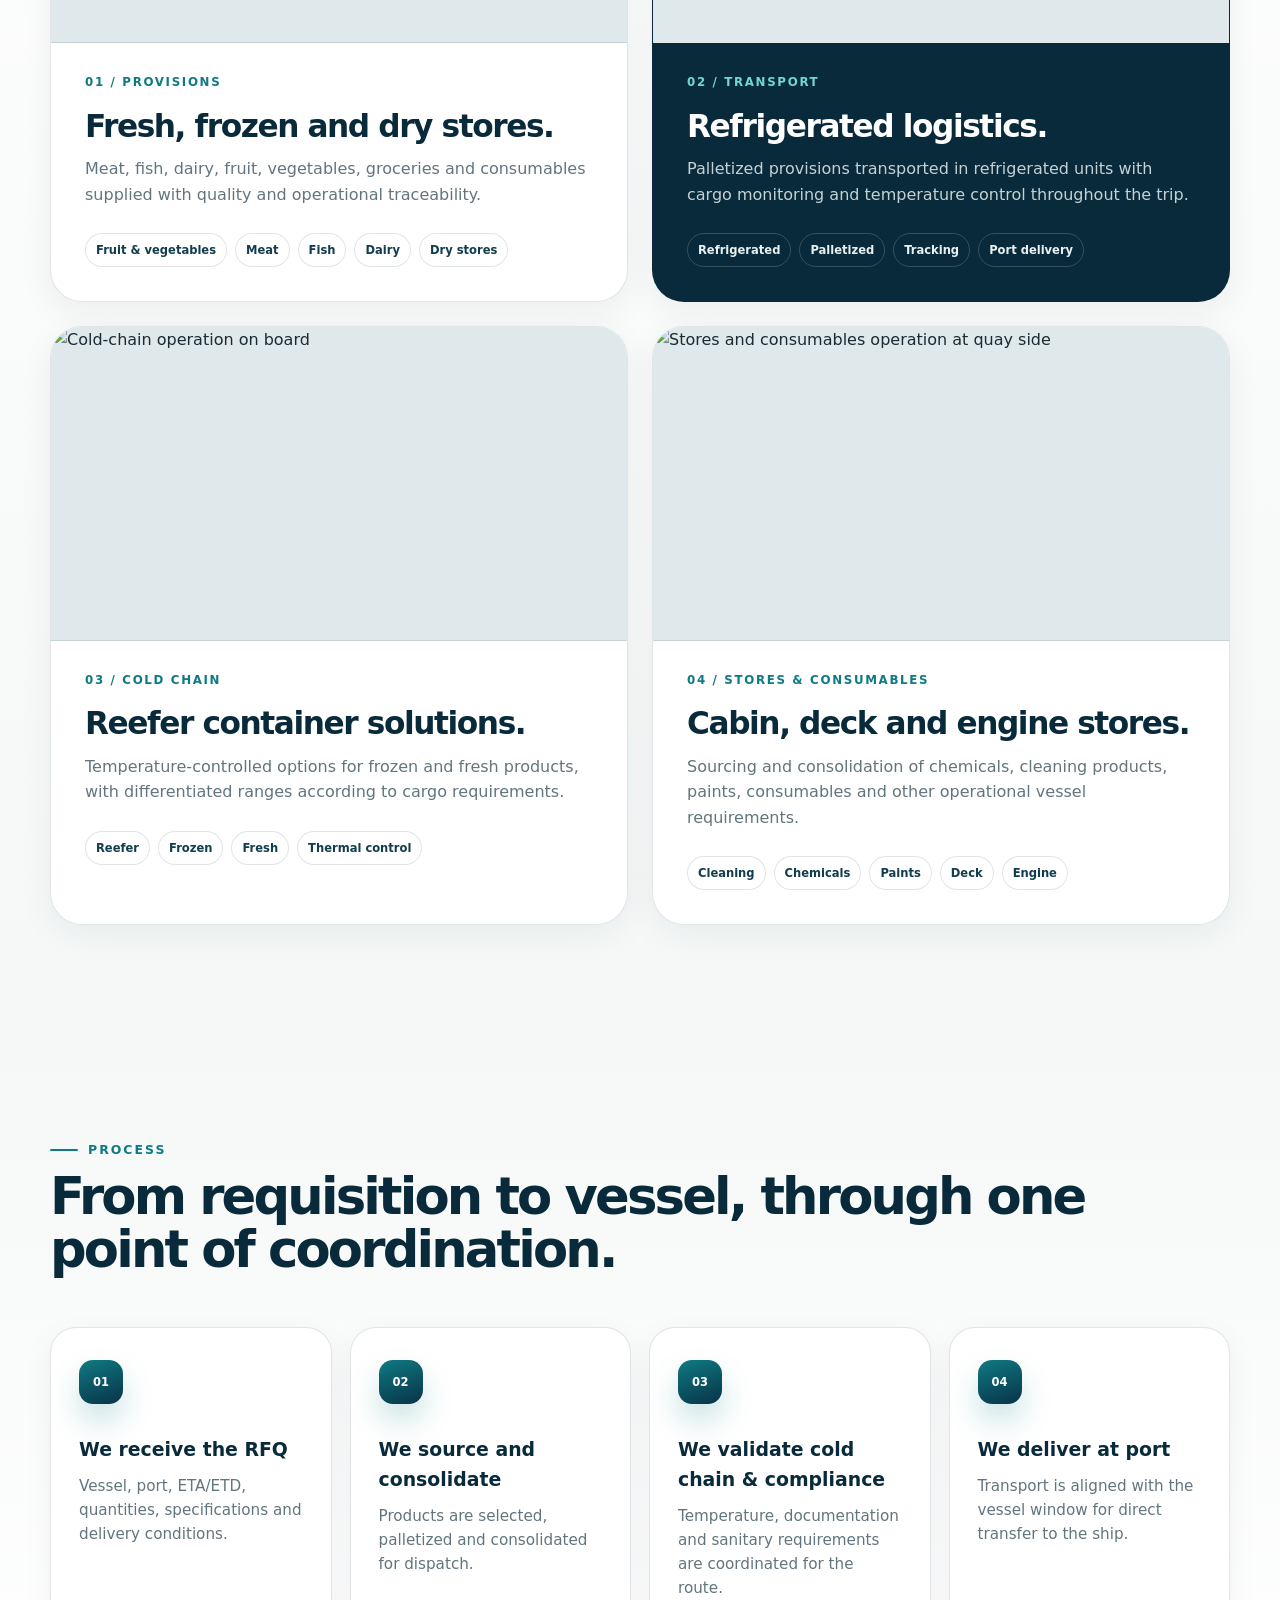
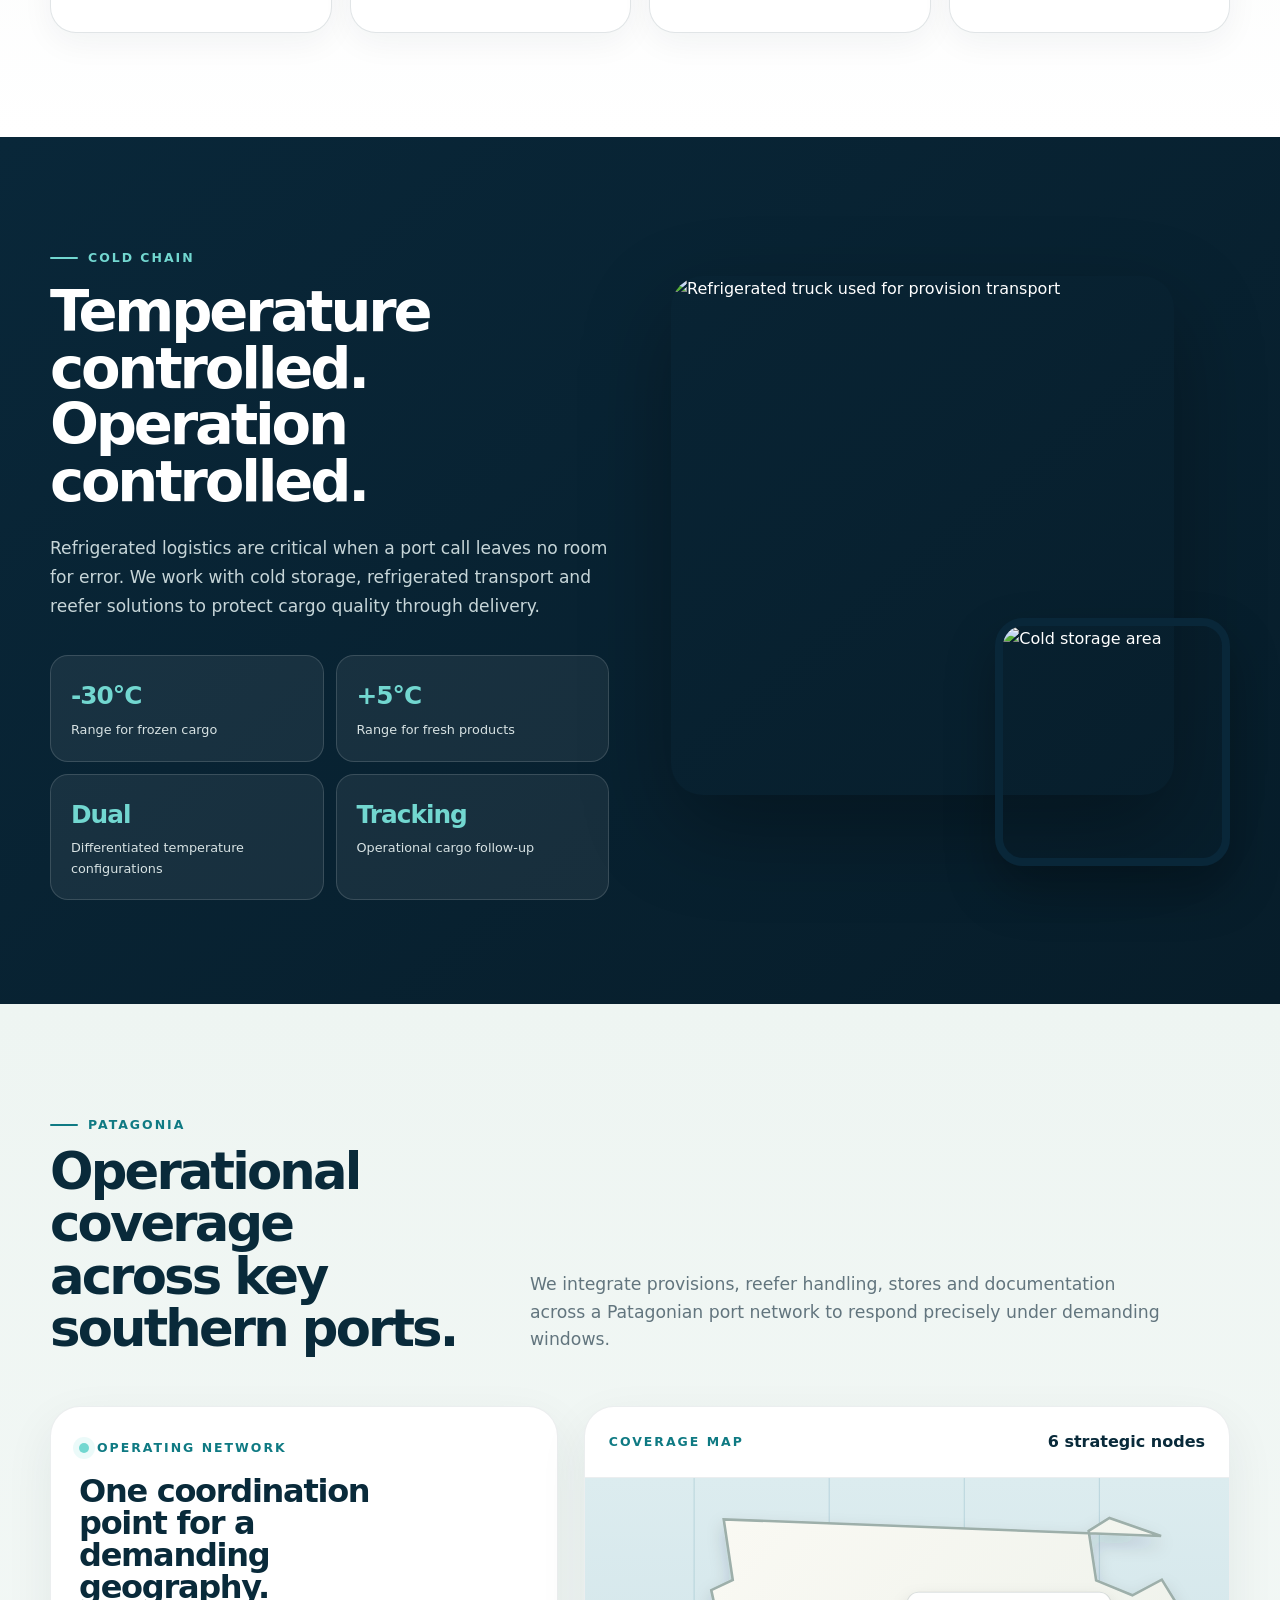
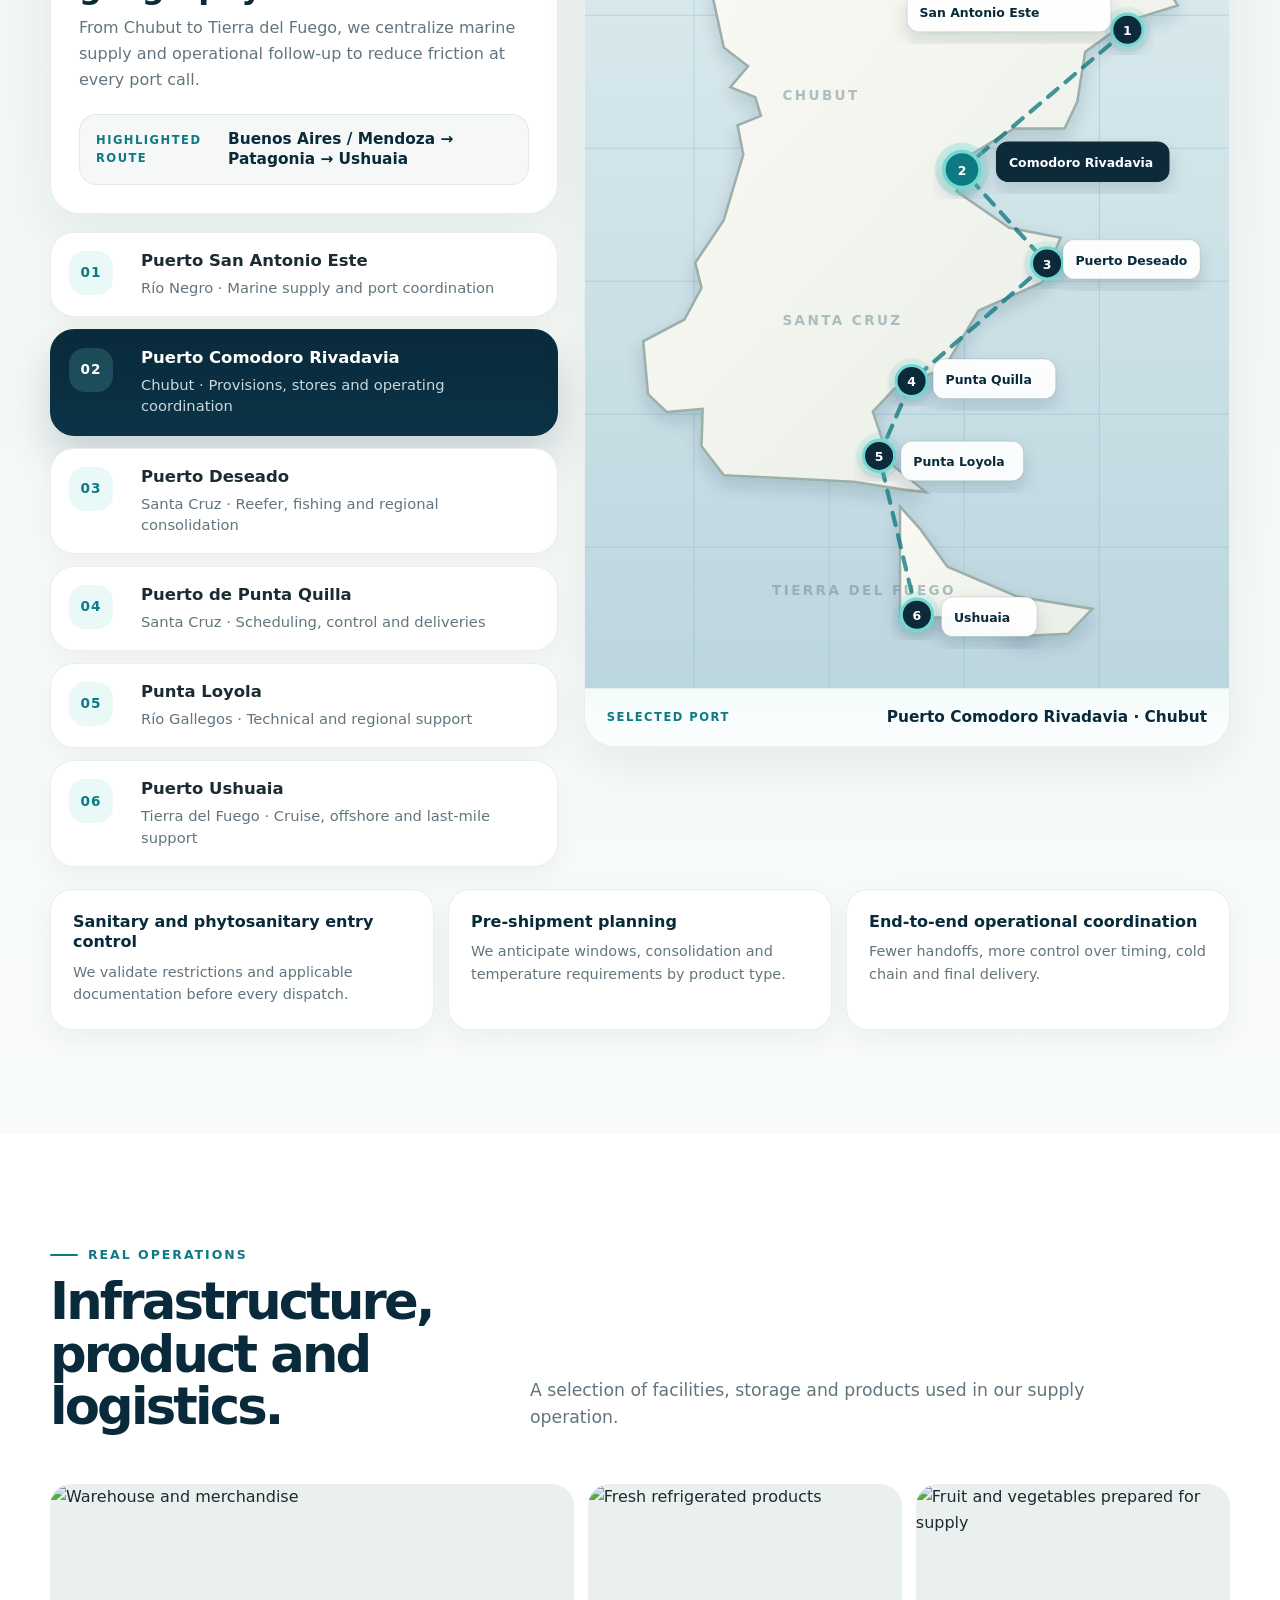
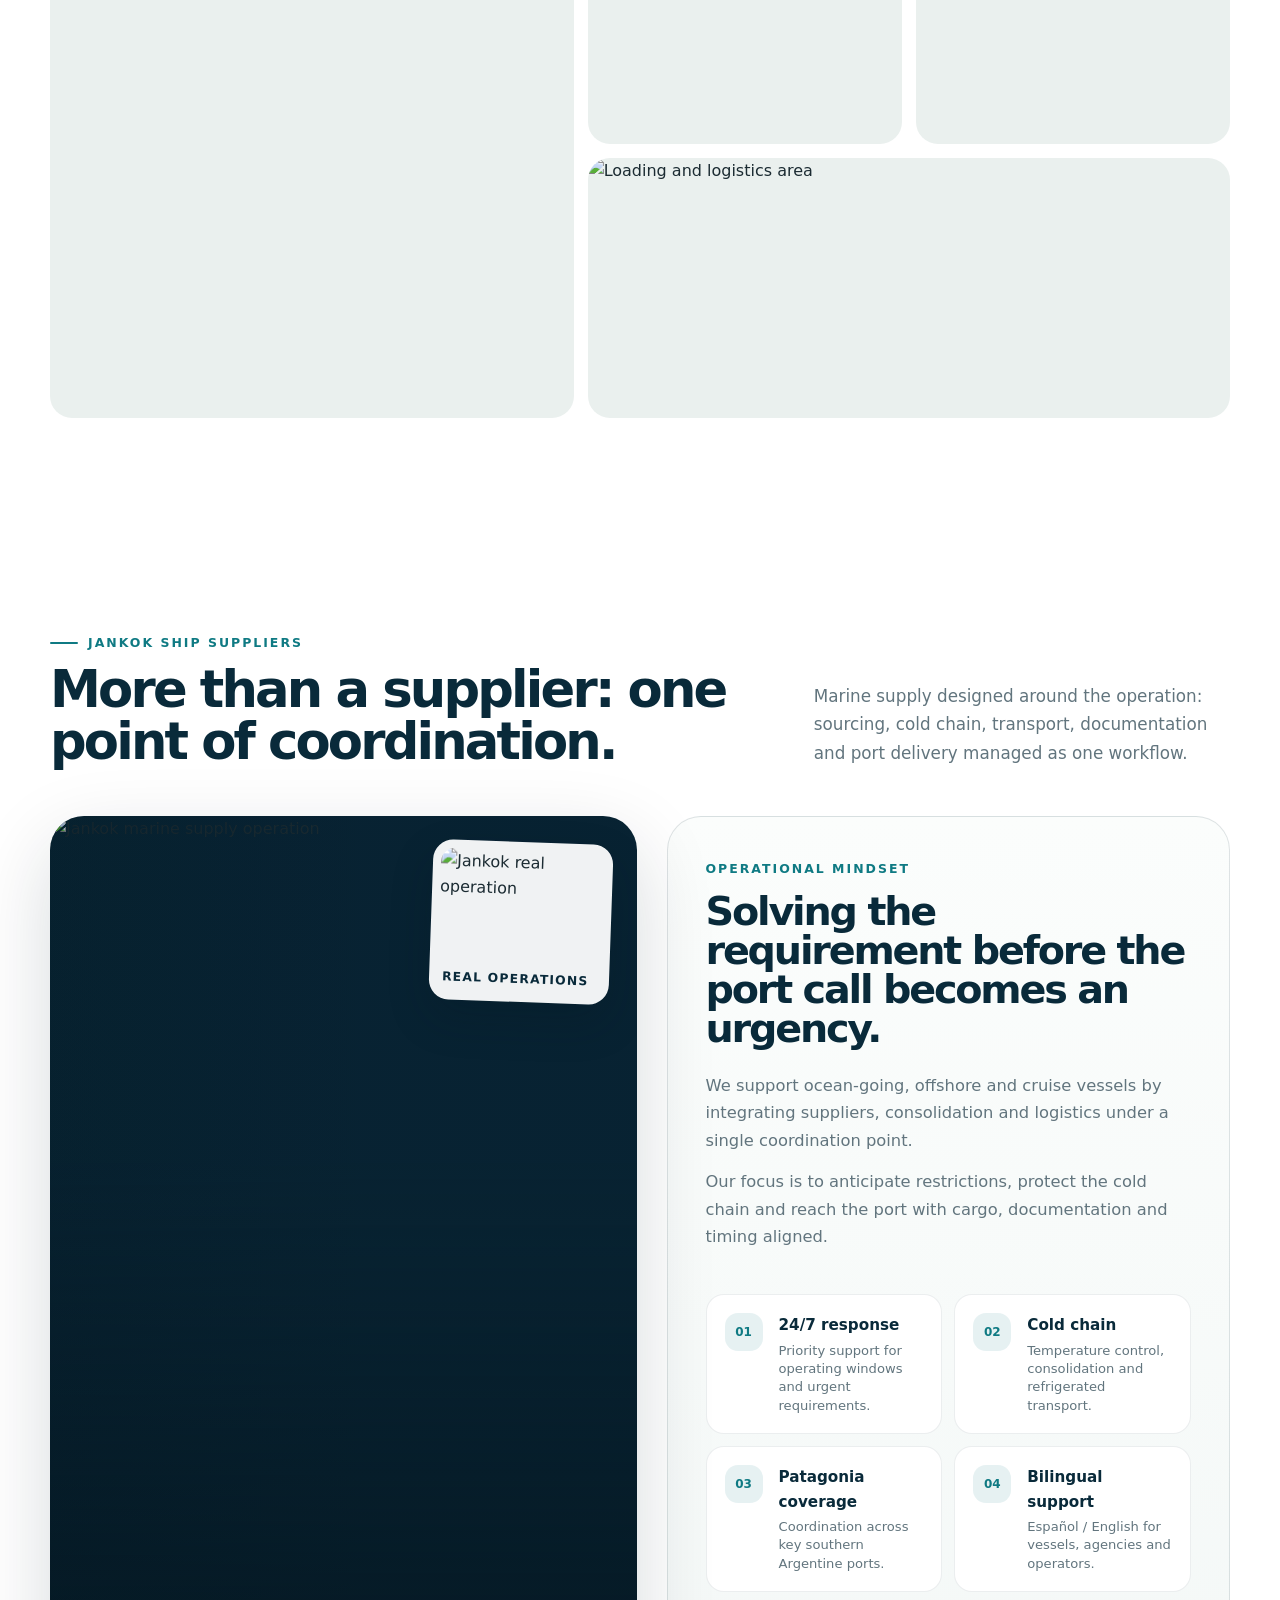
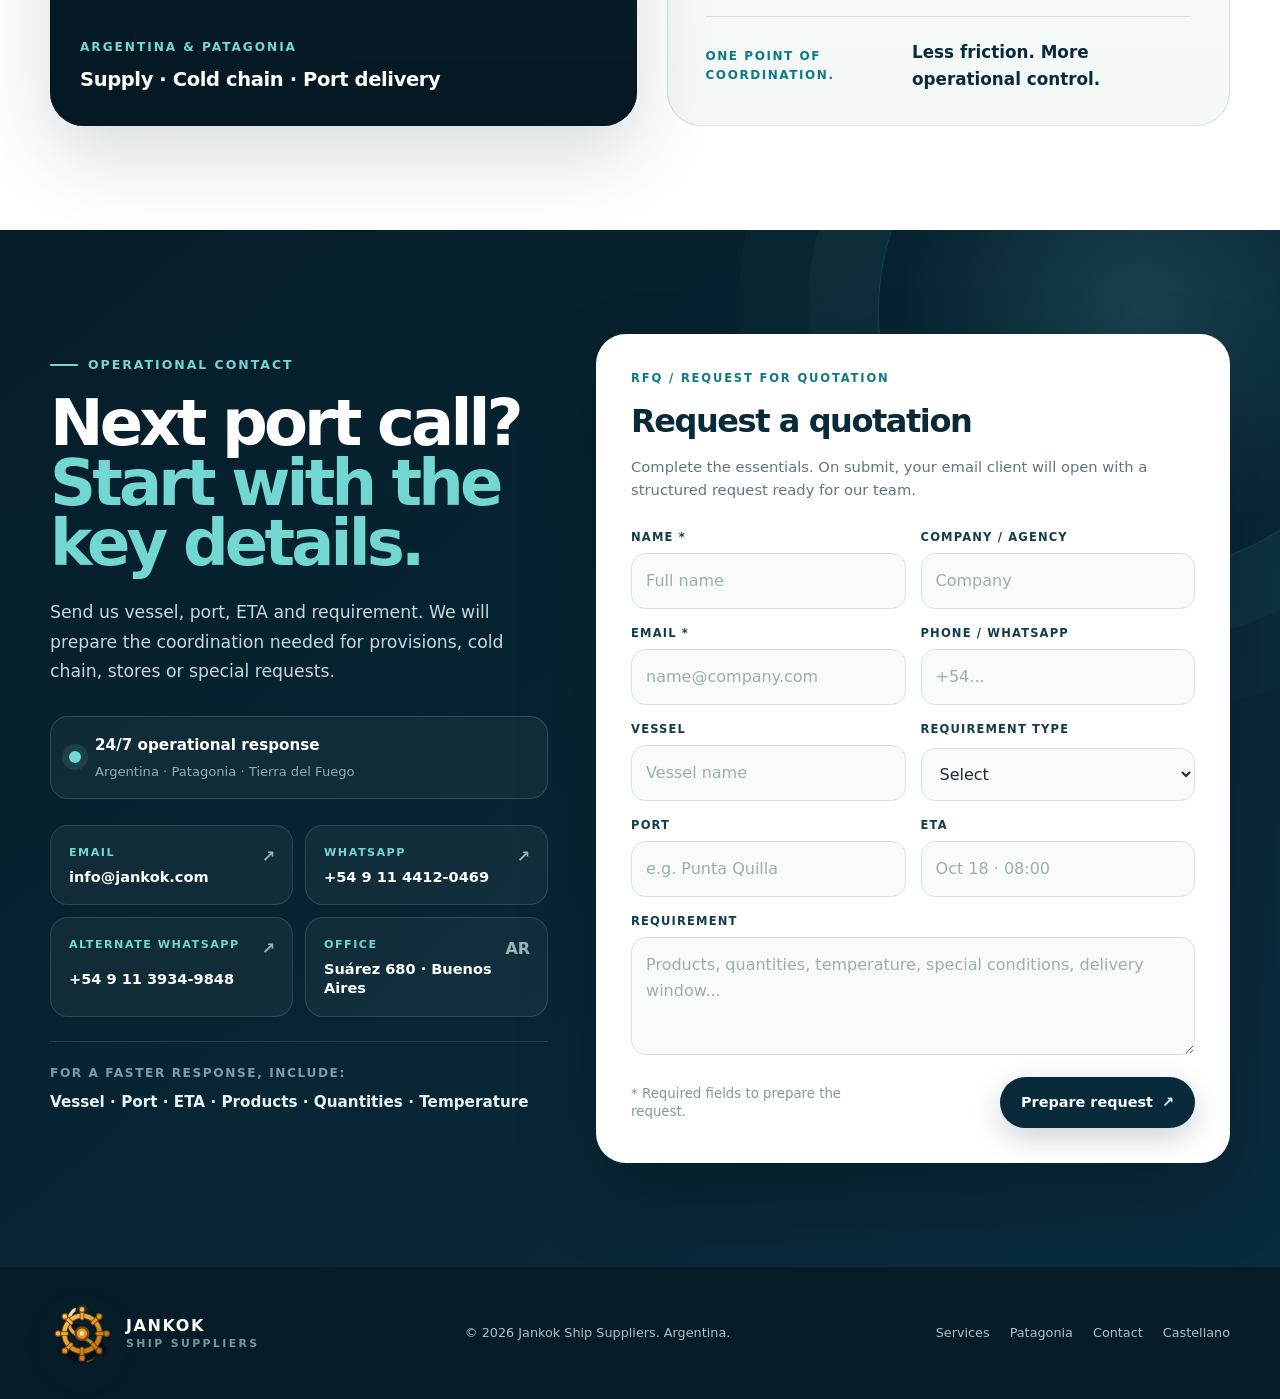
==== commit 0a40e68d: "Add San Antonio Este port to interactive Patagonia map (en)" ====
--- a/en/index.html
+++ b/en/index.html
@@ -11,7 +11,7 @@
   <link rel="alternate" hreflang="en" href="https://www.jankoksupply.com/en" />
   <link rel="alternate" hreflang="x-default" href="https://www.jankoksupply.com/es" />
   <link rel="icon" href="/assets/favicon.svg" type="image/svg+xml" />
-  <link rel="stylesheet" href="/assets/styles-inline-map-v7.css" />
+  <link rel="stylesheet" href="/assets/styles-inline-map-v8.css" />
   <meta property="og:title" content="Jankok Ship Suppliers | Argentina & Patagonia" />
   <meta property="og:description" content="Provisions, cold chain and marine supply logistics with fast operational response and bilingual support." />
   <meta property="og:type" content="website" />
@@ -88,15 +88,16 @@
               <div class="map-route-summary map-route-summary--inline"><span>Highlighted route</span><strong>Buenos Aires / Mendoza → Patagonia → Ushuaia</strong></div>
             </div>
             <div class="patagonia-port-list">
-              <button class="port-row is-active" type="button" data-port-id="comodoro" data-lat="-45.8641" data-lng="-67.4790" data-zoom="7"><span class="port-row__index">01</span><span class="port-row__body"><strong>Puerto Comodoro Rivadavia</strong><small>Chubut · Provisions, stores and operating coordination</small></span></button>
-              <button class="port-row" type="button" data-port-id="deseado" data-lat="-47.7515" data-lng="-65.8937" data-zoom="7"><span class="port-row__index">02</span><span class="port-row__body"><strong>Puerto Deseado</strong><small>Santa Cruz · Reefer, fishing and regional consolidation</small></span></button>
-              <button class="port-row" type="button" data-port-id="quilla" data-lat="-50.1174" data-lng="-68.4163" data-zoom="7"><span class="port-row__index">03</span><span class="port-row__body"><strong>Puerto de Punta Quilla</strong><small>Santa Cruz · Scheduling, control and deliveries</small></span></button>
-              <button class="port-row" type="button" data-port-id="loyola" data-lat="-51.6230" data-lng="-69.0227" data-zoom="7"><span class="port-row__index">04</span><span class="port-row__body"><strong>Punta Loyola</strong><small>Río Gallegos · Technical and regional support</small></span></button>
-              <button class="port-row" type="button" data-port-id="ushuaia" data-lat="-54.8159" data-lng="-68.3175" data-zoom="8"><span class="port-row__index">05</span><span class="port-row__body"><strong>Puerto Ushuaia</strong><small>Tierra del Fuego · Cruise, offshore and last-mile support</small></span></button>
+              <button class="port-row" type="button" data-port-id="san-antonio-este" data-lat="-40.731" data-lng="-64.956" data-zoom="7"><span class="port-row__index">01</span><span class="port-row__body"><strong>Puerto San Antonio Este</strong><small>Río Negro · Marine supply and port coordination</small></span></button>
+              <button class="port-row is-active" type="button" data-port-id="comodoro" data-lat="-45.8641" data-lng="-67.4790" data-zoom="7"><span class="port-row__index">02</span><span class="port-row__body"><strong>Puerto Comodoro Rivadavia</strong><small>Chubut · Provisions, stores and operating coordination</small></span></button>
+              <button class="port-row" type="button" data-port-id="deseado" data-lat="-47.7515" data-lng="-65.8937" data-zoom="7"><span class="port-row__index">03</span><span class="port-row__body"><strong>Puerto Deseado</strong><small>Santa Cruz · Reefer, fishing and regional consolidation</small></span></button>
+              <button class="port-row" type="button" data-port-id="quilla" data-lat="-50.1174" data-lng="-68.4163" data-zoom="7"><span class="port-row__index">04</span><span class="port-row__body"><strong>Puerto de Punta Quilla</strong><small>Santa Cruz · Scheduling, control and deliveries</small></span></button>
+              <button class="port-row" type="button" data-port-id="loyola" data-lat="-51.6230" data-lng="-69.0227" data-zoom="7"><span class="port-row__index">05</span><span class="port-row__body"><strong>Punta Loyola</strong><small>Río Gallegos · Technical and regional support</small></span></button>
+              <button class="port-row" type="button" data-port-id="ushuaia" data-lat="-54.8159" data-lng="-68.3175" data-zoom="8"><span class="port-row__index">06</span><span class="port-row__body"><strong>Puerto Ushuaia</strong><small>Tierra del Fuego · Cruise, offshore and last-mile support</small></span></button>
             </div>
           </div>
           <div class="patagonia-map-card reveal">
-            <div class="patagonia-map-topbar"><span>Coverage map</span><strong>5 strategic nodes</strong></div>
+            <div class="patagonia-map-topbar"><span>Coverage map</span><strong>6 strategic nodes</strong></div>
             <div id="patagonia-map" class="patagonia-map-canvas patagonia-inline-map" aria-label="Illustrated operational coverage map in Patagonia">
   <svg class="patagonia-svg" viewBox="0 0 620 780" role="img" aria-hidden="true" preserveAspectRatio="xMidYMid meet">
     <defs>
@@ -120,12 +121,18 @@
     <text x="190" y="214" class="map-region-label">CHUBUT</text>
     <text x="190" y="430" class="map-region-label">SANTA CRUZ</text>
     <text x="180" y="690" class="map-region-label">TIERRA DEL FUEGO</text>
-    <polyline class="patagonia-route-line" points="362.8,280.6 444.7,370.9 314.3,484.1 283,556.2 319.4,709"/>
+    <polyline class="patagonia-route-line" points="522,146 362.8,280.6 444.7,370.9 314.3,484.1 283,556.2 319.4,709"/>
     
+      <g class="svg-port" data-port-id="san-antonio-este" tabindex="0" role="button" aria-label="Puerto San Antonio Este">
+        <circle class="svg-port-halo" cx="522" cy="146" r="22"/>
+        <circle class="svg-port-dot" cx="522" cy="146" r="15"/>
+        <text class="svg-port-num" x="522" y="151" text-anchor="middle">1</text>
+        <g class="svg-port-label" transform="translate(310 110)"><rect width="196" height="38" rx="11"/><text x="12" y="24">San Antonio Este</text></g>
+      </g>
       <g class="svg-port is-active" data-port-id="comodoro" tabindex="0" role="button" aria-label="Comodoro Rivadavia">
         <circle class="svg-port-halo" cx="362.8" cy="280.6" r="22"/>
         <circle class="svg-port-dot" cx="362.8" cy="280.6" r="15"/>
-        <text class="svg-port-num" x="362.8" y="285.6" text-anchor="middle">1</text>
+        <text class="svg-port-num" x="362.8" y="285.6" text-anchor="middle">2</text>
         <g class="svg-port-label" transform="translate(396 254)">
           <rect width="166" height="38" rx="11"/>
           <text x="12" y="24">Comodoro Rivadavia</text>
@@ -134,7 +141,7 @@
       <g class="svg-port" data-port-id="deseado" tabindex="0" role="button" aria-label="Puerto Deseado">
         <circle class="svg-port-halo" cx="444.7" cy="370.9" r="22"/>
         <circle class="svg-port-dot" cx="444.7" cy="370.9" r="15"/>
-        <text class="svg-port-num" x="444.7" y="375.9" text-anchor="middle">2</text>
+        <text class="svg-port-num" x="444.7" y="375.9" text-anchor="middle">3</text>
         <g class="svg-port-label" transform="translate(460 348)">
           <rect width="132" height="38" rx="11"/>
           <text x="12" y="24">Puerto Deseado</text>
@@ -143,7 +150,7 @@
       <g class="svg-port" data-port-id="quilla" tabindex="0" role="button" aria-label="Punta Quilla">
         <circle class="svg-port-halo" cx="314.3" cy="484.1" r="22"/>
         <circle class="svg-port-dot" cx="314.3" cy="484.1" r="15"/>
-        <text class="svg-port-num" x="314.3" y="489.1" text-anchor="middle">3</text>
+        <text class="svg-port-num" x="314.3" y="489.1" text-anchor="middle">4</text>
         <g class="svg-port-label" transform="translate(335 463)">
           <rect width="118" height="38" rx="11"/>
           <text x="12" y="24">Punta Quilla</text>
@@ -152,7 +159,7 @@
       <g class="svg-port" data-port-id="loyola" tabindex="0" role="button" aria-label="Punta Loyola">
         <circle class="svg-port-halo" cx="283" cy="556.2" r="22"/>
         <circle class="svg-port-dot" cx="283" cy="556.2" r="15"/>
-        <text class="svg-port-num" x="283" y="561.2" text-anchor="middle">4</text>
+        <text class="svg-port-num" x="283" y="561.2" text-anchor="middle">5</text>
         <g class="svg-port-label" transform="translate(304 542)">
           <rect width="118" height="38" rx="11"/>
           <text x="12" y="24">Punta Loyola</text>
@@ -161,7 +168,7 @@
       <g class="svg-port" data-port-id="ushuaia" tabindex="0" role="button" aria-label="Ushuaia">
         <circle class="svg-port-halo" cx="319.4" cy="709" r="22"/>
         <circle class="svg-port-dot" cx="319.4" cy="709" r="15"/>
-        <text class="svg-port-num" x="319.4" y="714" text-anchor="middle">5</text>
+        <text class="svg-port-num" x="319.4" y="714" text-anchor="middle">6</text>
         <g class="svg-port-label" transform="translate(343 692)">
           <rect width="92" height="38" rx="11"/>
           <text x="12" y="24">Ushuaia</text>
@@ -253,6 +260,63 @@
   </main>
 
   <footer class="footer"><div class="container footer-row"><a class="brand" href="/en"><img src="/assets/logo-mark.svg" alt="" /><div class="brand-copy"><strong>JANKOK</strong><span>Ship Suppliers</span></div></a><div>© <span data-year></span> Jankok Ship Suppliers. Argentina.</div><div class="footer-links"><a href="#services">Services</a><a href="#patagonia">Patagonia</a><a href="#contact">Contact</a><a href="/es">Castellano</a></div></div></footer>
-<script src="/assets/app.js" defer></script>
+<script src="/assets/app-v9.js" defer></script>
+<script>
+(function(){
+  function selectPatagoniaPort(id){
+    if(!id) return;
+    var rows=document.querySelectorAll('.port-row');
+    var markers=document.querySelectorAll('.svg-port');
+    var activeTexts=document.querySelectorAll('[data-map-active]');
+
+    rows.forEach(function(row){
+      var active=row.getAttribute('data-port-id')===id;
+      row.classList.toggle('is-active',active);
+      row.setAttribute('aria-pressed',active?'true':'false');
+    });
+
+    markers.forEach(function(marker){
+      var active=marker.getAttribute('data-port-id')===id;
+      marker.classList.toggle('is-active',active);
+      marker.setAttribute('aria-pressed',active?'true':'false');
+    });
+
+    var row=Array.prototype.find.call(rows,function(item){
+      return item.getAttribute('data-port-id')===id;
+    });
+    if(row){
+      var title=(row.querySelector('strong')||{}).textContent||'';
+      var desc=(row.querySelector('small')||{}).textContent||'';
+      var region=(desc.split('·')[0]||'').trim();
+      activeTexts.forEach(function(el){
+        el.textContent=title+(region?' · '+region:'');
+      });
+    }
+  }
+
+  window.selectPatagoniaPort=selectPatagoniaPort;
+  window.activatePatagoniaPort=selectPatagoniaPort;
+
+  function bindPatagonia(){
+    var items=document.querySelectorAll('.port-row,.svg-port');
+    items.forEach(function(el){
+      if(el.getAttribute('data-bound-mobile')==='1') return;
+      el.setAttribute('data-bound-mobile','1');
+      var handler=function(){ selectPatagoniaPort(el.getAttribute('data-port-id')); };
+      el.addEventListener('pointerdown',handler,{passive:true});
+      el.addEventListener('touchstart',handler,{passive:true});
+      el.addEventListener('click',handler);
+      el.addEventListener('focus',handler);
+    });
+  }
+
+  if(document.readyState==='loading'){
+    document.addEventListener('DOMContentLoaded',bindPatagonia,{once:true});
+  } else {
+    bindPatagonia();
+  }
+  setTimeout(bindPatagonia,500);
+})();
+</script>
 </body>
 </html>
--- a/assets/styles-inline-map-v8.css
+++ b/assets/styles-inline-map-v8.css
@@ -0,0 +1,582 @@
+:root{
+  --ink:#092A3A;
+  --ink-2:#123D4E;
+  --sea:#0F7A83;
+  --aqua:#72D7D0;
+  --foam:#F5F8F7;
+  --sand:#E9EFEA;
+  --white:#fff;
+  --text:#1B2B32;
+  --muted:#62757E;
+  --line:rgba(9,42,58,.12);
+  --shadow:0 20px 70px rgba(9,42,58,.12);
+  --radius:28px;
+  --container:min(1180px,calc(100vw - 40px));
+}
+*{box-sizing:border-box}
+html{scroll-behavior:smooth}
+body{margin:0;font-family:Inter,ui-sans-serif,system-ui,-apple-system,BlinkMacSystemFont,"Segoe UI",sans-serif;color:var(--text);background:#fff;line-height:1.6;-webkit-font-smoothing:antialiased}
+a{color:inherit;text-decoration:none}
+img{display:block;max-width:100%}
+button,input,textarea{font:inherit}
+::selection{background:var(--aqua);color:var(--ink)}
+.container{width:var(--container);margin-inline:auto}
+.eyebrow{display:inline-flex;align-items:center;gap:10px;font-size:.78rem;text-transform:uppercase;letter-spacing:.16em;font-weight:800;color:var(--sea)}
+.eyebrow::before{content:"";width:28px;height:2px;background:currentColor;border-radius:99px}
+.section{padding:104px 0}
+.section-head{display:grid;grid-template-columns:.75fr 1.25fr;gap:60px;align-items:end;margin-bottom:52px}
+.section-head h2,.section-title{font-size:clamp(2.2rem,4vw,4rem);letter-spacing:-.055em;line-height:1.02;margin:10px 0 0;color:var(--ink);font-weight:780}
+.section-head p{margin:0;color:var(--muted);font-size:1.08rem;max-width:640px}
+.topbar{background:var(--ink);color:#dce8e8;font-size:.82rem}
+.topbar .container{min-height:38px;display:flex;align-items:center;justify-content:space-between;gap:20px}
+.topbar strong{color:#fff}
+.topbar-links{display:flex;gap:20px;align-items:center}
+.header{position:sticky;top:0;z-index:50;background:rgba(255,255,255,.88);backdrop-filter:blur(16px);border-bottom:1px solid rgba(9,42,58,.08)}
+.nav{min-height:82px;display:flex;align-items:center;justify-content:space-between;gap:30px}
+.brand{display:flex;align-items:center;gap:12px;min-width:max-content}
+.brand img{width:64px;height:64px;object-fit:contain;filter:drop-shadow(0 8px 16px rgba(9,42,58,.16))}
+.brand-copy{line-height:1}
+.brand-copy strong{display:block;color:var(--ink);letter-spacing:.1em;font-size:1rem}
+.brand-copy span{display:block;margin-top:5px;color:var(--muted);font-size:.68rem;text-transform:uppercase;letter-spacing:.22em;font-weight:700}
+.nav-links{display:flex;align-items:center;gap:28px;font-size:.9rem;font-weight:700;color:var(--ink-2)}
+.nav-links a{position:relative}
+.nav-links a:not(.btn)::after{content:"";position:absolute;left:0;right:100%;bottom:-8px;height:2px;background:var(--sea);transition:.2s ease}
+.nav-links a:hover::after{right:0}
+.nav-actions{display:flex;align-items:center;gap:10px}
+.lang{display:flex;border:1px solid var(--line);border-radius:999px;padding:4px;background:#fff}
+.lang a{padding:6px 9px;border-radius:999px;font-size:.72rem;font-weight:800;color:var(--muted)}
+.lang a.active{background:var(--ink);color:#fff}
+.btn{display:inline-flex;align-items:center;justify-content:center;gap:9px;border:0;border-radius:999px;padding:14px 21px;font-weight:800;font-size:.9rem;transition:.2s ease;cursor:pointer}
+.btn-primary{background:var(--ink);color:#fff;box-shadow:0 10px 30px rgba(9,42,58,.2)}
+.btn-primary:hover{transform:translateY(-2px);background:#0d3548}
+.btn-light{background:#fff;color:var(--ink)}
+.btn-outline{border:1px solid rgba(255,255,255,.35);color:#fff;background:rgba(255,255,255,.05)}
+.btn-outline-dark{border:1px solid var(--line);color:var(--ink);background:#fff}
+.menu-btn{display:none;background:none;border:0;padding:8px;color:var(--ink)}
+.hero{position:relative;min-height:780px;display:flex;align-items:stretch;background:var(--ink);overflow:hidden}
+.hero-media{position:absolute;inset:0;z-index:0;background:var(--ink);overflow:hidden}
+.hero-media{background-size:cover;background-repeat:no-repeat;background-position:center center}
+
+.hero-media::after{content:"";position:absolute;inset:0;z-index:1;pointer-events:none;background:linear-gradient(90deg,rgba(4,22,32,.94) 0%,rgba(4,22,32,.84) 30%,rgba(4,22,32,.48) 57%,rgba(4,22,32,.16) 100%),linear-gradient(0deg,rgba(4,22,32,.26),transparent 58%)}
+.hero-wave{position:absolute;left:0;right:0;bottom:-1px;height:120px;opacity:.9}
+.hero-inner{position:relative;z-index:2;display:grid;grid-template-columns:1.18fr .82fr;gap:50px;align-items:center;width:var(--container);margin:auto;padding:112px 0 152px;color:#fff}
+.hero-copy{max-width:760px;text-shadow:0 10px 34px rgba(0,0,0,.32)}
+.hero-video-badge{display:inline-flex;align-items:center;gap:10px;margin-bottom:18px;padding:10px 14px;border-radius:999px;background:rgba(255,255,255,.08);border:1px solid rgba(255,255,255,.16);color:#eaf5f5;font-size:.77rem;font-weight:780;backdrop-filter:blur(12px)}
+.hero-video-badge::before{content:"";width:9px;height:9px;border-radius:50%;background:var(--aqua);box-shadow:0 0 0 6px rgba(114,215,208,.14)}
+.hero-copy .eyebrow{color:var(--aqua)}
+.hero h1{font-size:clamp(3.4rem,6.6vw,7.1rem);font-weight:780;letter-spacing:-.065em;line-height:.9;margin:20px 0 26px;max-width:940px}
+.hero h1 em{font-style:normal;color:var(--aqua)}
+.hero-copy>p{max-width:670px;color:#e2eded;font-size:clamp(1.05rem,1.6vw,1.26rem);line-height:1.65;margin:0}
+.hero-cta{display:flex;gap:12px;flex-wrap:wrap;margin-top:34px}
+.hero-panel{align-self:end;justify-self:end;width:min(100%,390px);border:1px solid rgba(255,255,255,.22);background:rgba(4,24,34,.54);backdrop-filter:blur(18px);border-radius:28px;padding:26px;box-shadow:0 30px 80px rgba(0,0,0,.22)}
+.panel-label{color:var(--aqua);font-size:.76rem;text-transform:uppercase;letter-spacing:.14em;font-weight:800;margin-bottom:18px}
+.metrics{display:grid;gap:0}
+.panel-note{display:block;margin-top:14px;color:#8fa9af;font-size:.7rem;line-height:1.35}
+.metric{padding:18px 0;border-top:1px solid rgba(255,255,255,.15)}
+.metric:first-child{border-top:0;padding-top:0}
+.metric strong{display:block;font-size:1.7rem;letter-spacing:-.04em;line-height:1.1}
+.metric span{display:block;color:#c2d1d5;margin-top:7px;font-size:.88rem}
+.proof-strip{position:relative;z-index:3;margin-top:-48px}
+.proof-card{background:#fff;border:1px solid var(--line);border-radius:24px;box-shadow:var(--shadow);display:grid;grid-template-columns:repeat(4,1fr);overflow:hidden}
+.proof-item{padding:28px 30px;border-right:1px solid var(--line)}
+.proof-item:last-child{border-right:0}
+.proof-item span{display:block;color:var(--muted);font-size:.77rem;text-transform:uppercase;letter-spacing:.12em;font-weight:800;margin-bottom:5px}
+.proof-item strong{display:block;color:var(--ink);font-size:1rem}
+.services{background:linear-gradient(180deg,#fff 0%,var(--foam) 100%)}
+.service-grid{display:grid;grid-template-columns:repeat(2,1fr);gap:18px}
+.service-card{position:relative;overflow:hidden;min-height:360px;border-radius:var(--radius);padding:34px;background:#fff;border:1px solid var(--line);display:flex;flex-direction:column;justify-content:space-between;transition:.25s ease}
+.service-card:hover{transform:translateY(-5px);box-shadow:var(--shadow)}
+.service-card.dark{background:var(--ink);color:#fff;border-color:transparent}
+.service-num{font-size:.74rem;font-weight:850;letter-spacing:.14em;color:var(--sea)}
+.dark .service-num{color:var(--aqua)}
+.service-card h3{font-size:2rem;letter-spacing:-.045em;line-height:1.05;margin:0 0 14px;color:var(--ink)}
+.dark h3{color:#fff}
+.service-card p{margin:0;color:var(--muted);max-width:520px}
+.dark p{color:#c5d2d5}
+.service-tags{display:flex;gap:8px;flex-wrap:wrap;margin-top:26px}
+.service-tags span{border:1px solid var(--line);border-radius:999px;padding:7px 10px;font-size:.72rem;font-weight:750;color:var(--ink-2)}
+.dark .service-tags span{border-color:rgba(255,255,255,.18);color:#e9f0f0}
+.visual-service{padding:0;min-height:480px}
+.visual-service img{position:absolute;inset:0;width:100%;height:100%;object-fit:cover}
+.visual-service::after{content:"";position:absolute;inset:0;background:linear-gradient(0deg,rgba(5,26,37,.88),rgba(5,26,37,.1) 65%)}
+.visual-service .service-content{position:relative;z-index:2;margin-top:auto;padding:34px;color:#fff}
+.visual-service h3{color:#fff}
+.visual-service p{color:#dce7e8}
+.process{background:#fff}
+.process-grid{display:grid;grid-template-columns:repeat(4,1fr);gap:14px;margin-top:48px}
+.step{padding:30px 24px;border:1px solid var(--line);border-radius:22px;position:relative}
+.step::before{content:attr(data-step);display:grid;place-items:center;width:38px;height:38px;border-radius:50%;background:var(--ink);color:#fff;font-size:.72rem;font-weight:850;margin-bottom:38px}
+.step h3{color:var(--ink);font-size:1.15rem;margin:0 0 9px}
+.step p{color:var(--muted);font-size:.9rem;margin:0}
+.cold-chain{background:var(--ink);color:#fff;overflow:hidden}
+.cold-grid{display:grid;grid-template-columns:1fr 1fr;gap:72px;align-items:center}
+.cold-copy .eyebrow{color:var(--aqua)}
+.cold-copy h2{font-size:clamp(2.8rem,4.5vw,5rem);line-height:.98;letter-spacing:-.055em;margin:16px 0 24px}
+.cold-copy>p{color:#c6d5d8;font-size:1.07rem;max-width:570px}
+.cold-specs{display:grid;grid-template-columns:repeat(2,1fr);gap:12px;margin-top:34px}
+.spec{background:rgba(255,255,255,.06);border:1px solid rgba(255,255,255,.11);border-radius:18px;padding:20px}
+.spec strong{display:block;color:var(--aqua);font-size:1.55rem;letter-spacing:-.04em}
+.spec span{display:block;color:#d7e2e3;font-size:.8rem;margin-top:4px}
+.cold-media{position:relative;min-height:570px}
+.cold-media .truck{position:absolute;inset:0 12% 12% 0;width:88%;height:88%;object-fit:cover;border-radius:30px;box-shadow:0 30px 80px rgba(0,0,0,.25)}
+.cold-media .small{position:absolute;right:0;bottom:0;width:43%;height:43%;object-fit:cover;border:8px solid var(--ink);border-radius:26px}
+.patagonia{background:#eef5f2}
+.patagonia-grid{display:grid;grid-template-columns:.85fr 1.15fr;gap:80px;align-items:start}
+.patagonia-map{position:sticky;top:130px;min-height:520px;background:linear-gradient(160deg,#0d3545,#0a2634);border-radius:32px;padding:38px;color:#fff;overflow:hidden}
+.patagonia-map::before{content:"";position:absolute;width:420px;height:420px;border:1px solid rgba(114,215,208,.28);border-radius:50%;right:-120px;top:-110px;box-shadow:0 0 0 40px rgba(114,215,208,.04),0 0 0 90px rgba(114,215,208,.025)}
+.map-kicker{color:var(--aqua);font-size:.75rem;text-transform:uppercase;letter-spacing:.16em;font-weight:800}
+.patagonia-map h3{position:relative;font-size:3.2rem;line-height:.95;letter-spacing:-.05em;margin:18px 0 0;max-width:340px}
+.route-line{position:absolute;left:38px;bottom:38px;right:38px}
+.route-line span{display:block;color:#b9cbcf;font-size:.78rem;margin-bottom:8px}
+.route-line strong{display:block;font-size:1.08rem}
+.compliance{padding-top:6px}
+.compliance .section-title{margin-bottom:24px}
+.compliance>p{color:var(--muted);font-size:1.05rem}
+.compliance-list{display:grid;gap:12px;margin-top:28px}
+.compliance-item{background:#fff;border:1px solid var(--line);border-radius:18px;padding:21px 22px;display:grid;grid-template-columns:38px 1fr;gap:14px;align-items:start}
+.check{width:32px;height:32px;border-radius:50%;background:#e6f6f3;color:var(--sea);display:grid;place-items:center;font-weight:900}
+.compliance-item strong{display:block;color:var(--ink);margin-bottom:4px}
+.compliance-item span{display:block;color:var(--muted);font-size:.9rem}
+.note{font-size:.75rem!important;margin-top:18px!important;color:#71828a!important}
+.gallery{background:#fff}
+.gallery-grid{display:grid;grid-template-columns:1.25fr .75fr .75fr;grid-template-rows:260px 260px;gap:14px}
+.gallery-grid figure{margin:0;border-radius:22px;overflow:hidden;position:relative;background:#eaf0ee}
+.gallery-grid figure:first-child{grid-row:1/3}
+.gallery-grid figure:last-child{grid-column:2/4}
+.gallery-grid img{width:100%;height:100%;object-fit:cover;transition:transform .5s ease}
+.gallery-grid figure:hover img{transform:scale(1.035)}
+.about{background:var(--foam)}
+.about-grid{display:grid;grid-template-columns:1fr 1fr;gap:72px;align-items:center}
+.about-copy .section-title{margin-bottom:24px}
+.about-copy p{color:var(--muted);font-size:1.05rem}
+.about-points{display:grid;grid-template-columns:repeat(2,1fr);gap:12px;margin-top:30px}
+.about-point{border-top:1px solid var(--line);padding-top:16px}
+.about-point strong{color:var(--ink);display:block;font-size:1rem}
+.about-point span{font-size:.82rem;color:var(--muted)}
+.about-media{position:relative;padding:0 0 42px 50px}
+.about-media img{border-radius:30px;box-shadow:var(--shadow);height:570px;width:100%;object-fit:cover}
+.about-badge{position:absolute;left:0;bottom:0;background:var(--aqua);color:var(--ink);padding:23px 25px;border-radius:20px;font-weight:850;max-width:210px;line-height:1.15;box-shadow:0 18px 40px rgba(9,42,58,.15)}
+.contact{background:var(--ink);color:#fff;position:relative;overflow:hidden}
+.contact::before{content:"";position:absolute;width:600px;height:600px;border:1px solid rgba(114,215,208,.15);border-radius:50%;right:-200px;top:-240px;box-shadow:0 0 0 70px rgba(114,215,208,.035),0 0 0 140px rgba(114,215,208,.02)}
+.contact-grid{position:relative;display:grid;grid-template-columns:.82fr 1.18fr;gap:78px;align-items:start}
+.contact-copy .eyebrow{color:var(--aqua)}
+.contact-copy h2{font-size:clamp(3rem,5vw,5.4rem);letter-spacing:-.06em;line-height:.92;margin:17px 0 24px}
+.contact-copy p{color:#c8d6d8;max-width:520px}
+.contact-details{display:grid;gap:16px;margin-top:36px}
+.contact-details a,.contact-details div{display:flex;gap:12px;align-items:flex-start;color:#eef6f6}
+.contact-details small{display:block;color:#8fa9af;text-transform:uppercase;letter-spacing:.12em;font-weight:800;font-size:.65rem;margin-bottom:2px}
+.contact-card{background:#fff;color:var(--text);border-radius:30px;padding:34px;box-shadow:0 24px 70px rgba(0,0,0,.2)}
+.contact-card h3{font-size:1.7rem;letter-spacing:-.035em;color:var(--ink);margin:0 0 8px}
+.contact-card>p{color:var(--muted);font-size:.9rem;margin:0 0 24px}
+.form-grid{display:grid;grid-template-columns:repeat(2,1fr);gap:14px}
+.field{display:grid;gap:7px}
+.field.full{grid-column:1/-1}
+.field label{font-size:.72rem;font-weight:800;text-transform:uppercase;letter-spacing:.1em;color:var(--ink-2)}
+.field input,.field textarea{width:100%;border:1px solid var(--line);border-radius:13px;padding:13px 14px;outline:none;background:#fbfcfc;color:var(--text);transition:.15s}
+.field textarea{min-height:118px;resize:vertical}
+.field input:focus,.field textarea:focus{border-color:var(--sea);box-shadow:0 0 0 3px rgba(15,122,131,.08)}
+.form-footer{display:flex;justify-content:space-between;align-items:center;gap:18px;margin-top:18px}
+.form-footer small{color:var(--muted);max-width:260px;line-height:1.35}
+.footer{background:#061d29;color:#abc0c4;padding:34px 0}
+.footer-row{display:flex;justify-content:space-between;gap:30px;align-items:center;font-size:.8rem}
+.footer .brand-copy strong{color:#fff}
+.footer .brand-copy span{color:#78949b}
+.footer-links{display:flex;gap:20px;flex-wrap:wrap;justify-content:flex-end}
+.reveal{opacity:0;transform:translateY(18px);transition:opacity .65s ease,transform .65s ease}
+.reveal.visible{opacity:1;transform:none}
+@media(max-width:1020px){
+  .nav-links{display:none;position:absolute;top:82px;left:20px;right:20px;background:#fff;border:1px solid var(--line);border-radius:20px;padding:20px;box-shadow:var(--shadow);flex-direction:column;align-items:flex-start;gap:18px}
+  .nav-links.open{display:flex}
+  .menu-btn{display:block}
+  .nav-actions>.btn{display:none}
+  .hero{min-height:720px}
+  .hero-inner{grid-template-columns:1fr;align-content:center;padding-top:96px}
+  .hero-panel{justify-self:start;display:grid;grid-template-columns:1fr;width:100%;max-width:760px}
+  .metrics{grid-template-columns:repeat(3,1fr);gap:16px}
+  .metric{padding:0 16px;border-top:0;border-left:1px solid rgba(255,255,255,.15)}
+  .metric:first-child{border-left:0;padding-left:0}
+  .section-head{grid-template-columns:1fr;gap:18px}
+  .process-grid{grid-template-columns:repeat(2,1fr)}
+  .cold-grid,.about-grid,.contact-grid,.patagonia-grid{grid-template-columns:1fr;gap:52px}
+  .patagonia-map{position:relative;top:auto;min-height:390px}
+  .about-media{max-width:700px}
+}
+@media(max-width:720px){
+  :root{--container:min(100% - 28px,1180px);--radius:22px}
+  .section{padding:78px 0}
+  .topbar .container{justify-content:center;text-align:center;min-height:42px}
+  .topbar-links{display:none}
+  .nav{min-height:72px}
+  .nav-links{top:72px}
+  .brand-copy strong{font-size:.88rem}
+  .brand img{width:52px;height:52px;object-fit:contain}
+  .hero{min-height:790px}
+  .hero-inner{padding:82px 0 132px}
+  .hero h1{font-size:clamp(3rem,14vw,4.7rem)}
+  .hero-media video,  .hero-media::after{background:linear-gradient(90deg,rgba(5,26,37,.95),rgba(5,26,37,.78)),linear-gradient(0deg,rgba(5,26,37,.5),transparent)}
+  .hero-panel{padding:22px}
+  .metrics{grid-template-columns:1fr}
+  .metric{border-left:0;border-top:1px solid rgba(255,255,255,.15);padding:14px 0}
+  .metric:first-child{border-top:0}
+  .proof-card{grid-template-columns:repeat(2,1fr)}
+  .proof-item{padding:20px;border-right:0;border-bottom:1px solid var(--line)}
+  .proof-item:nth-child(odd){border-right:1px solid var(--line)}
+  .proof-item:nth-child(3),.proof-item:nth-child(4){border-bottom:0}
+  .service-grid,.process-grid,.cold-specs,.about-points{grid-template-columns:1fr}
+  .service-card{min-height:330px;padding:26px}
+  .cold-media{min-height:450px}
+  .cold-media .truck{inset:0 8% 12% 0;width:92%;height:88%}
+  .cold-media .small{width:48%;height:40%;border-width:5px}
+  .gallery-grid{grid-template-columns:1fr 1fr;grid-template-rows:260px 220px 220px}
+  .gallery-grid figure:first-child{grid-row:auto;grid-column:1/-1}
+  .gallery-grid figure:last-child{grid-column:1/-1}
+  .about-media{padding-left:25px}
+  .about-media img{height:430px}
+  .form-grid{grid-template-columns:1fr}
+  .field.full{grid-column:auto}
+  .form-footer{align-items:flex-start;flex-direction:column}
+  .contact-card{padding:25px}
+  .footer-row{align-items:flex-start;flex-direction:column}
+  .footer-links{justify-content:flex-start}
+}
+@media(prefers-reduced-motion:reduce){html{scroll-behavior:auto}.reveal{opacity:1;transform:none;transition:none}.service-card,.gallery-grid img{transition:none}}
+
+
+
+/* HERO PREMIUM — final composition */
+.hero{
+  min-height:760px;
+  background:#061c27;
+  isolation:isolate;
+}
+.hero-media{
+  background-color:#061c27 !important;
+  background-size:auto 100% !important;
+  background-position:right center !important;
+  background-repeat:no-repeat !important;
+}
+.hero-media::after{
+  background:
+    linear-gradient(90deg,
+      rgba(3,20,29,.98) 0%,
+      rgba(3,20,29,.96) 18%,
+      rgba(3,20,29,.88) 31%,
+      rgba(3,20,29,.62) 43%,
+      rgba(3,20,29,.24) 55%,
+      rgba(3,20,29,.03) 67%,
+      rgba(3,20,29,0) 78%) !important;
+}
+.hero-inner{
+  display:block;
+  width:var(--container);
+  margin:auto;
+  padding:98px 0 146px;
+}
+.hero-copy{
+  max-width:650px;
+  text-shadow:none;
+}
+.hero-video-badge{
+  margin-bottom:18px;
+  padding:9px 13px;
+  background:rgba(7,37,49,.56);
+  border-color:rgba(255,255,255,.18);
+  backdrop-filter:blur(10px);
+}
+.hero-copy .eyebrow{
+  display:flex;
+  width:max-content;
+  margin-top:0;
+  color:#73d8d2;
+}
+.hero h1{
+  max-width:650px;
+  font-size:clamp(3.9rem,5.15vw,5.85rem);
+  line-height:.93;
+  letter-spacing:-.058em;
+  margin:22px 0 24px;
+}
+.hero h1 em{color:#71d8d1}
+.hero-copy>p{
+  max-width:610px;
+  color:rgba(239,247,247,.91);
+  font-size:clamp(1.04rem,1.25vw,1.17rem);
+  line-height:1.68;
+}
+.hero-cta{margin-top:30px}
+.hero-panel{display:none !important}
+.hero-wave{height:92px;opacity:1}
+.proof-strip{margin-top:-36px}
+
+@media(max-width:1020px){
+  .hero{min-height:720px}
+  .hero-media{
+    background-size:cover !important;
+    background-position:68% center !important;
+  }
+  .hero-media::after{
+    background:linear-gradient(90deg,rgba(3,20,29,.96) 0%,rgba(3,20,29,.86) 48%,rgba(3,20,29,.40) 76%,rgba(3,20,29,.18) 100%) !important;
+  }
+  .hero-inner{padding:88px 0 130px}
+  .hero-copy{max-width:620px}
+  .hero h1{max-width:620px;font-size:clamp(3.5rem,8.6vw,5.4rem)}
+}
+@media(max-width:720px){
+  .hero{min-height:700px}
+  .hero-media{
+    background-size:cover !important;
+    background-position:70% center !important;
+  }
+  .hero-media::after{
+    background:linear-gradient(90deg,rgba(3,20,29,.95) 0%,rgba(3,20,29,.78) 64%,rgba(3,20,29,.40) 100%),linear-gradient(0deg,rgba(3,20,29,.55),rgba(3,20,29,.08) 58%) !important;
+  }
+  .hero-inner{padding:74px 0 112px}
+  .hero-copy{max-width:100%}
+  .hero h1{font-size:clamp(3rem,13.2vw,4.55rem);max-width:100%;margin-top:18px}
+  .hero-copy>p{font-size:1rem;max-width:94%}
+  .hero-video-badge{font-size:.72rem}
+  .proof-strip{margin-top:-26px}
+}
+
+
+/* Services + operation refinement */
+.service-grid{display:grid;grid-template-columns:repeat(2,1fr);gap:24px}
+.service-card{padding:0!important;min-height:0!important;justify-content:flex-start!important;border-radius:32px!important;overflow:hidden;box-shadow:0 10px 34px rgba(8,38,52,.06);background:#fff}
+.service-card.dark{background:var(--ink)!important}
+.service-media{position:relative;aspect-ratio:16/8.7;overflow:hidden;background:#dfe8ea;border-bottom:1px solid var(--line)}
+.service-card.dark .service-media{border-bottom-color:rgba(255,255,255,.08)}
+.service-media img{width:100%;height:100%;object-fit:cover;display:block;transition:transform .45s ease}
+.service-card:hover .service-media img{transform:scale(1.04)}
+.service-body{padding:30px 34px 34px;display:flex;flex-direction:column;flex:1}
+.service-card.dark .service-body{background:var(--ink)}
+.service-body .service-num{margin-bottom:18px}
+.service-card h3{font-size:1.95rem}
+.service-card p{font-size:1rem;line-height:1.58}
+.service-card .service-tags span{background:rgba(255,255,255,.72);backdrop-filter:blur(4px)}
+.service-card.dark .service-tags span{background:transparent}
+
+.process{background:linear-gradient(180deg,var(--foam) 0%,#fff 100%)}
+.process-grid{gap:18px;margin-top:52px}
+.step{padding:32px 28px;border:1px solid var(--line);border-radius:26px;background:#fff;box-shadow:0 10px 32px rgba(9,42,58,.05);transition:transform .22s ease,box-shadow .22s ease}
+.step:hover{transform:translateY(-4px);box-shadow:0 18px 42px rgba(9,42,58,.1)}
+.step::before{width:44px;height:44px;border-radius:14px;background:linear-gradient(160deg,#0f7a83,#083347);margin-bottom:30px;box-shadow:0 16px 30px rgba(15,122,131,.22)}
+.step h3{font-size:1.18rem;margin:0 0 10px}
+.step p{font-size:.95rem;line-height:1.58}
+
+.cold-chain{position:relative;background:linear-gradient(140deg,#092739 0%,#071d2a 100%)}
+.cold-grid{gap:62px;align-items:center}
+.cold-copy>p{line-height:1.7}
+.cold-media{min-height:590px}
+.cold-media .truck{inset:0 10% 12% 0;width:90%;height:88%;border-radius:32px;box-shadow:0 34px 90px rgba(0,0,0,.3)}
+.cold-media .small{right:0;bottom:0;width:42%;height:42%;border:8px solid #092739;border-radius:28px;box-shadow:0 24px 50px rgba(0,0,0,.28)}
+.spec{background:rgba(255,255,255,.065);border-color:rgba(255,255,255,.14)}
+
+@media(max-width:1020px){
+  .service-grid{grid-template-columns:1fr}
+  .service-body{padding:24px 24px 26px}
+  .service-card h3{font-size:1.7rem}
+  .process-grid{gap:14px}
+  .step{padding:26px 22px}
+  .cold-grid{gap:44px}
+}
+@media(max-width:720px){
+  .service-grid{gap:18px}
+  .service-media{aspect-ratio:16/9}
+  .service-card h3{font-size:1.55rem}
+  .cold-media{min-height:430px}
+  .cold-media .truck{width:100%;height:76%;inset:0 auto auto 0}
+  .cold-media .small{width:50%;height:34%;border-width:6px}
+}
+
+
+/* Patagonia live coverage map */
+.patagonia{background:linear-gradient(180deg,#eef5f2 0%,#f8fbfa 100%)}
+.patagonia-shell{display:grid;grid-template-columns:minmax(340px,.88fr) minmax(0,1.12fr);gap:26px;align-items:start}
+.patagonia-side{display:grid;gap:18px}
+.patagonia-intro-card,.patagonia-map-card{background:#fff;border:1px solid rgba(9,42,58,.08);border-radius:30px;box-shadow:0 18px 50px rgba(8,38,52,.07)}
+.patagonia-intro-card{padding:28px}
+.map-kicker{display:inline-flex;align-items:center;gap:8px;font-size:.78rem;font-weight:800;letter-spacing:.16em;text-transform:uppercase;color:var(--sea)}
+.map-kicker::before{content:"";width:10px;height:10px;border-radius:50%;background:var(--aqua);box-shadow:0 0 0 6px rgba(115,216,210,.14)}
+.patagonia-intro-card h3{margin:14px 0 12px;font-size:2rem;line-height:1;letter-spacing:-.04em;color:var(--ink);max-width:16ch}
+.patagonia-intro-card p{margin:0;color:var(--muted);line-height:1.65}
+.map-route-summary{display:flex;justify-content:space-between;align-items:center;gap:20px;padding:18px 22px;border-top:1px solid rgba(9,42,58,.08);background:linear-gradient(180deg,rgba(115,216,210,.08),rgba(115,216,210,.02));color:var(--ink-2)}
+.map-route-summary span{font-size:.72rem;font-weight:800;letter-spacing:.13em;text-transform:uppercase;color:var(--sea)}
+.map-route-summary strong{font-size:.96rem;color:var(--ink);line-height:1.35}
+.map-route-summary--inline{margin-top:20px;border:1px solid rgba(9,42,58,.08);border-radius:18px;padding:14px 16px;background:var(--foam)}
+.patagonia-port-list{display:grid;gap:12px}
+.port-row{display:grid;grid-template-columns:58px 1fr;align-items:start;gap:14px;width:100%;text-align:left;padding:18px;border-radius:24px;border:1px solid rgba(9,42,58,.08);background:#fff;color:inherit;box-shadow:0 10px 24px rgba(8,38,52,.04);cursor:pointer;transition:transform .18s ease,border-color .18s ease,box-shadow .18s ease,background .18s ease}
+.port-row:hover{transform:translateY(-2px);border-color:rgba(15,122,131,.26);box-shadow:0 18px 34px rgba(8,38,52,.08)}
+.port-row.is-active{background:linear-gradient(180deg,#092a3a,#0b3347);border-color:#0b3347;color:#fff;box-shadow:0 22px 40px rgba(8,38,52,.18)}
+.port-row__index{display:grid;place-items:center;width:44px;height:44px;border-radius:16px;background:rgba(115,216,210,.16);color:var(--sea);font-size:.85rem;font-weight:800;letter-spacing:.08em}
+.port-row.is-active .port-row__index{background:rgba(115,216,210,.18);color:#fff}
+.port-row__body strong{display:block;font-size:1.03rem;line-height:1.2;margin-bottom:6px}
+.port-row__body small{display:block;font-size:.92rem;line-height:1.45;color:var(--muted)}
+.port-row.is-active .port-row__body small{color:#c8d8dc}
+.patagonia-map-card{overflow:hidden}
+.patagonia-map-topbar{display:flex;justify-content:space-between;align-items:center;gap:16px;padding:22px 24px;border-bottom:1px solid rgba(9,42,58,.08)}
+.patagonia-map-topbar span{font-size:.78rem;font-weight:800;letter-spacing:.16em;text-transform:uppercase;color:var(--sea)}
+.patagonia-map-topbar strong{font-size:1rem;color:var(--ink)}
+.patagonia-map-canvas{height:720px;background:#d8e5ea}
+.leaflet-container{font-family:Inter,system-ui,sans-serif}
+.leaflet-control-zoom{border:none!important;box-shadow:0 12px 24px rgba(8,38,52,.12)!important}
+.leaflet-control-zoom a{color:var(--ink)!important}
+.leaflet-popup-content-wrapper{border-radius:18px;box-shadow:0 18px 38px rgba(8,38,52,.18)}
+.leaflet-popup-content{margin:14px 16px 12px}
+.map-popup strong{display:block;font-size:1rem;color:var(--ink);margin-bottom:6px}
+.map-popup span{display:block;font-size:.82rem;color:var(--sea);font-weight:800;letter-spacing:.1em;text-transform:uppercase;margin-bottom:8px}
+.map-popup p{margin:0;color:var(--muted);line-height:1.45;font-size:.92rem}
+.map-marker{display:grid;place-items:center;width:30px;height:30px;border-radius:999px;background:#092a3a;color:#fff;border:2px solid #73d8d2;box-shadow:0 0 0 6px rgba(115,216,210,.18),0 10px 22px rgba(8,38,52,.22);font-size:.78rem;font-weight:800}
+.map-marker.is-highlight{background:#0f7a83;transform:scale(1.08)}
+@media(max-width:1160px){.patagonia-shell{grid-template-columns:1fr}.patagonia-map-canvas{height:620px}}
+@media(max-width:720px){.patagonia-intro-card,.patagonia-map-card{border-radius:24px}.patagonia-intro-card{padding:22px}.patagonia-intro-card h3{font-size:1.65rem}.port-row{grid-template-columns:48px 1fr;padding:16px;border-radius:20px}.port-row__index{width:40px;height:40px;border-radius:14px}.patagonia-map-topbar{padding:18px;align-items:flex-start;flex-direction:column}.patagonia-map-canvas{height:500px}.map-route-summary{padding:16px 18px;align-items:flex-start;flex-direction:column}}
+
+
+/* About + Contact premium close */
+.about-premium{background:#fff}
+.about-kicker-row{display:grid;grid-template-columns:1.25fr .75fr;gap:70px;align-items:end;margin-bottom:48px}
+.about-kicker-row .section-title{max-width:760px;margin-bottom:0}
+.about-kicker-row>p{margin:0;color:var(--muted);font-size:1.05rem;line-height:1.7;max-width:520px}
+.about-premium-grid{display:grid;grid-template-columns:1.02fr .98fr;gap:30px;align-items:stretch}
+.about-visual{position:relative;min-height:650px;border-radius:34px;overflow:hidden;background:#082434;box-shadow:0 28px 80px rgba(6,29,41,.16)}
+.about-visual-main{position:absolute;inset:0;width:100%;height:100%;object-fit:cover}
+.about-visual-shade{position:absolute;inset:0;background:linear-gradient(0deg,rgba(4,22,32,.82) 0%,rgba(4,22,32,.10) 62%),linear-gradient(90deg,rgba(4,22,32,.18),transparent 55%)}
+.about-visual-label{position:absolute;left:30px;bottom:30px;z-index:2;display:grid;gap:7px;color:#fff}
+.about-visual-label span{font-size:.76rem;font-weight:800;letter-spacing:.16em;text-transform:uppercase;color:var(--aqua)}
+.about-visual-label strong{font-size:1.22rem;letter-spacing:-.02em}
+.about-visual-mini{position:absolute;right:26px;top:26px;z-index:3;width:180px;padding:8px 8px 10px;background:rgba(255,255,255,.94);border-radius:20px;box-shadow:0 18px 40px rgba(4,22,32,.22);transform:rotate(2deg)}
+.about-visual-mini img{width:100%;height:112px;object-fit:cover;border-radius:14px}
+.about-visual-mini span{display:block;padding:8px 5px 2px;color:var(--ink);font-size:.77rem;font-weight:800;letter-spacing:.1em;text-transform:uppercase}
+.about-story{display:flex;flex-direction:column;justify-content:space-between;padding:38px 38px 32px;border:1px solid var(--line);border-radius:34px;background:linear-gradient(180deg,#fbfdfc 0%,#f4f8f7 100%)}
+.about-overline{display:inline-block;font-size:.78rem;font-weight:800;letter-spacing:.16em;text-transform:uppercase;color:var(--sea);margin-bottom:14px}
+.about-story-copy h3{font-size:clamp(2.25rem,3.1vw,3.65rem);line-height:.98;letter-spacing:-.055em;color:var(--ink);margin:0 0 24px;max-width:600px}
+.about-story-copy p{color:var(--muted);font-size:1.02rem;line-height:1.68;margin:0 0 14px}
+.about-capabilities{display:grid;grid-template-columns:1fr 1fr;gap:12px;margin-top:30px}
+.about-capabilities article{display:grid;grid-template-columns:42px 1fr;gap:12px;padding:18px;border-radius:18px;background:#fff;border:1px solid rgba(9,42,58,.08)}
+.about-capabilities article>span{display:grid;place-items:center;width:38px;height:38px;border-radius:13px;background:rgba(15,122,131,.10);color:var(--sea);font-size:.75rem;font-weight:850}
+.about-capabilities strong{display:block;color:var(--ink);font-size:.95rem;margin-bottom:4px}
+.about-capabilities small{display:block;color:var(--muted);font-size:.82rem;line-height:1.4}
+.about-signature{margin-top:24px;padding-top:22px;border-top:1px solid var(--line);display:flex;justify-content:space-between;gap:18px;align-items:center}
+.about-signature span{font-size:.75rem;font-weight:800;letter-spacing:.13em;text-transform:uppercase;color:var(--sea)}
+.about-signature strong{color:var(--ink);font-size:1.05rem}
+
+.contact-premium{background:linear-gradient(140deg,#061d29 0%,#092d3e 100%);color:#fff;position:relative;overflow:hidden}
+.contact-premium::before{content:"";position:absolute;right:-120px;top:-180px;width:520px;height:520px;border-radius:50%;background:radial-gradient(circle,rgba(115,216,210,.16),rgba(115,216,210,0) 66%)}
+.contact-premium-grid{position:relative;z-index:1;display:grid;grid-template-columns:.88fr 1.12fr;gap:48px;align-items:start}
+.contact-premium-copy{padding-top:14px}
+.contact-premium-copy .eyebrow{color:var(--aqua)}
+.contact-premium-copy h2{font-size:clamp(3.2rem,5vw,5.5rem);line-height:.94;letter-spacing:-.06em;margin:18px 0 25px;max-width:720px}
+.contact-premium-copy h2 em{font-style:normal;color:var(--aqua)}
+.contact-premium-copy>p{font-size:1.08rem;line-height:1.7;color:#c9d8dc;max-width:620px;margin:0}
+.contact-status{display:flex;gap:14px;align-items:center;margin-top:30px;padding:16px 18px;border:1px solid rgba(255,255,255,.14);border-radius:18px;background:rgba(255,255,255,.045);max-width:520px}
+.contact-status i{width:12px;height:12px;border-radius:50%;background:var(--aqua);box-shadow:0 0 0 7px rgba(115,216,210,.12)}
+.contact-status strong{display:block;color:#fff;font-size:.95rem}
+.contact-status span{display:block;color:#93abb2;font-size:.82rem;margin-top:3px}
+.contact-channel-grid{display:grid;grid-template-columns:1fr 1fr;gap:12px;margin-top:26px}
+.contact-channel{position:relative;display:grid;gap:6px;padding:18px 48px 18px 18px;border-radius:18px;border:1px solid rgba(255,255,255,.12);background:rgba(255,255,255,.045);color:#fff;transition:.2s ease}
+.contact-channel:hover{transform:translateY(-2px);background:rgba(255,255,255,.075);border-color:rgba(115,216,210,.34)}
+.contact-channel span{font-size:.7rem;font-weight:800;text-transform:uppercase;letter-spacing:.13em;color:var(--aqua)}
+.contact-channel strong{font-size:.91rem;line-height:1.3}
+.contact-channel b{position:absolute;right:17px;top:18px;color:#9bb4ba;font-weight:700}
+.contact-channel--static:hover{transform:none}
+.contact-promise{display:grid;gap:7px;margin-top:24px;padding-top:22px;border-top:1px solid rgba(255,255,255,.12)}
+.contact-promise span{font-size:.76rem;font-weight:800;text-transform:uppercase;letter-spacing:.13em;color:#7f9ca4}
+.contact-promise strong{font-size:.95rem;color:#e8f1f1;line-height:1.5}
+
+.contact-card-premium{padding:34px;border:1px solid rgba(255,255,255,.16);border-radius:30px;background:#fff;box-shadow:0 36px 80px rgba(0,0,0,.22)}
+.contact-form-head{margin-bottom:26px}
+.form-kicker{display:block;font-size:.72rem;font-weight:850;letter-spacing:.16em;text-transform:uppercase;color:var(--sea);margin-bottom:9px}
+.contact-form-head h3{font-size:2rem;letter-spacing:-.045em;color:var(--ink);margin:0 0 9px}
+.contact-form-head p{margin:0;color:var(--muted);font-size:.92rem;line-height:1.55}
+.form-grid-premium{gap:15px}
+.field label{color:var(--ink-2)}
+.field input,.field textarea,.field select{width:100%;border:1px solid #d9e3e4;border-radius:14px;padding:14px 14px;outline:none;background:#f9fbfb;color:var(--text);font:inherit;transition:.15s}
+.field select{appearance:auto;min-height:50px}
+.field input::placeholder,.field textarea::placeholder{color:#9aaeb2}
+.field input:focus,.field textarea:focus,.field select:focus{border-color:var(--sea);box-shadow:0 0 0 4px rgba(15,122,131,.08);background:#fff}
+.form-footer-premium{padding-top:4px}
+.form-footer-premium small{color:#83989d}
+
+@media(max-width:1020px){
+  .about-kicker-row,.about-premium-grid,.contact-premium-grid{grid-template-columns:1fr}
+  .about-kicker-row{gap:20px}
+  .about-visual{min-height:560px}
+  .about-capabilities{grid-template-columns:1fr 1fr}
+  .contact-premium-grid{gap:42px}
+}
+@media(max-width:720px){
+  .about-visual{min-height:470px;border-radius:26px}
+  .about-visual-mini{width:132px;right:16px;top:16px}
+  .about-visual-mini img{height:82px}
+  .about-visual-label{left:22px;bottom:22px}
+  .about-story{padding:26px 22px;border-radius:26px}
+  .about-story-copy h3{font-size:2.25rem}
+  .about-capabilities{grid-template-columns:1fr}
+  .about-signature{align-items:flex-start;flex-direction:column}
+  .contact-premium-copy h2{font-size:clamp(3rem,13vw,4.5rem)}
+  .contact-channel-grid{grid-template-columns:1fr}
+  .contact-card-premium{padding:24px 20px;border-radius:26px}
+}
+
+/* Mobile-safe Patagonia map fallback */
+.map-fallback{height:100%;min-height:500px;background:#cfe0e7;overflow:hidden;position:relative}
+.map-fallback__ocean{position:absolute;inset:0;background:linear-gradient(180deg,#bfd7e1,#a9ccdc)}
+.map-fallback__land{position:absolute;left:24%;top:5%;width:44%;height:91%;background:#f4f1e9;border:1px solid rgba(9,42,58,.14);clip-path:polygon(34% 0,58% 4%,54% 13%,62% 23%,59% 35%,66% 44%,61% 54%,68% 64%,62% 73%,70% 82%,61% 91%,48% 100%,29% 96%,36% 86%,27% 75%,34% 65%,25% 54%,32% 43%,24% 32%,31% 20%,25% 10%)}
+.map-fallback__route{position:absolute;left:56%;top:18%;width:3px;height:63%;background:repeating-linear-gradient(to bottom,#0f7a83 0 10px,transparent 10px 18px);transform:rotate(-2deg);transform-origin:top}
+.map-fallback__port{position:absolute;display:flex;gap:10px;align-items:center;left:52%;z-index:2}
+.map-fallback__port b{display:grid;place-items:center;width:32px;height:32px;border-radius:50%;background:#092a3a;color:#fff;border:2px solid #73d8d2;box-shadow:0 0 0 5px rgba(115,216,210,.18);font-size:.72rem}
+.map-fallback__port span{display:grid;gap:1px;padding:8px 10px;border-radius:12px;background:rgba(255,255,255,.92);box-shadow:0 8px 20px rgba(8,38,52,.12)}
+.map-fallback__port strong{font-size:.8rem;color:#092a3a;white-space:nowrap}
+.map-fallback__port small{font-size:.68rem;color:#617980}
+.map-fallback__port--1{top:18%}.map-fallback__port--2{top:33%;left:58%}.map-fallback__port--3{top:51%;left:51%}.map-fallback__port--4{top:64%;left:49%}.map-fallback__port--5{top:80%;left:54%}
+@media(max-width:720px){
+  .patagonia-map-canvas{height:520px!important;min-height:520px}
+  .map-fallback{min-height:520px}
+  .map-fallback__land{left:12%;width:58%}
+  .map-fallback__port{left:45%}
+  .map-fallback__port--2{left:51%}.map-fallback__port--3{left:44%}.map-fallback__port--4{left:42%}.map-fallback__port--5{left:48%}
+}
+
+/* Inline Patagonia map: no external JS dependency */
+.patagonia-inline-map{height:auto!important;min-height:0!important;aspect-ratio:620/780;background:#cfe1e7;position:relative;overflow:hidden}
+.patagonia-svg{display:block;width:100%;height:100%}
+.map-region-label{font:800 13px Inter,system-ui,sans-serif;letter-spacing:.18em;fill:#739099;opacity:.55}
+.patagonia-route-line{fill:none;stroke:#0f7a83;stroke-width:4;stroke-dasharray:12 10;stroke-linecap:round;opacity:.78}
+.svg-port{cursor:pointer;outline:none}
+.svg-port-halo{fill:rgba(115,216,210,.2);transition:.2s}
+.svg-port-dot{fill:#092a3a;stroke:#73d8d2;stroke-width:3;filter:url(#softShadow);transition:.2s}
+.svg-port-num{font:850 12px Inter,system-ui,sans-serif;fill:#fff;pointer-events:none}
+.svg-port-label rect{fill:rgba(255,255,255,.94);stroke:rgba(9,42,58,.12);stroke-width:1;filter:url(#softShadow);transition:.2s}
+.svg-port-label text{font:750 12px Inter,system-ui,sans-serif;fill:#092a3a;pointer-events:none}
+.svg-port:hover .svg-port-dot,.svg-port:focus .svg-port-dot,.svg-port.is-active .svg-port-dot{fill:#0f7a83;transform-box:fill-box;transform-origin:center;transform:scale(1.16)}
+.svg-port:hover .svg-port-halo,.svg-port:focus .svg-port-halo,.svg-port.is-active .svg-port-halo{fill:rgba(115,216,210,.34);transform-box:fill-box;transform-origin:center;transform:scale(1.18)}
+.svg-port:hover .svg-port-label rect,.svg-port:focus .svg-port-label rect,.svg-port.is-active .svg-port-label rect{fill:#092a3a;stroke:#092a3a}
+.svg-port:hover .svg-port-label text,.svg-port:focus .svg-port-label text,.svg-port.is-active .svg-port-label text{fill:#fff}
+
+.patagonia-benefits{display:grid;grid-template-columns:repeat(3,1fr);gap:14px;margin-top:22px}
+.pat-benefit{display:flex;flex-direction:column;gap:8px;padding:22px 22px 24px;border-radius:22px;background:#fff;border:1px solid rgba(9,42,58,.08);box-shadow:0 10px 28px rgba(8,38,52,.05)}
+.pat-benefit strong{display:block;color:var(--ink);font-size:1rem;line-height:1.28}
+.pat-benefit span{display:block;color:var(--muted);font-size:.9rem;line-height:1.55}
+@media(max-width:720px){
+  .patagonia-map-canvas{height:auto!important;min-height:0!important}
+  .patagonia-inline-map{aspect-ratio:620/780}
+  .patagonia-map-card{overflow:hidden}
+  .patagonia-map-topbar{gap:8px}
+  .map-route-summary{gap:7px}
+  .patagonia-benefits{grid-template-columns:1fr;gap:12px;margin-top:16px}
+  .pat-benefit{padding:19px 18px 20px;border-radius:18px}
+  .pat-benefit strong{font-size:.98rem}
+  .pat-benefit span{font-size:.88rem}
+  .svg-port-label text{font-size:13px}
+  .map-region-label{font-size:12px}
+}
+
+/* Mobile selection reliability */
+.port-row,.svg-port{-webkit-tap-highlight-color:transparent;touch-action:manipulation}
+.port-row{user-select:none;-webkit-user-select:none}
+.svg-port{pointer-events:auto}
+.svg-port *{pointer-events:none}
+@media(max-width:720px){
+  .port-row:active{transform:scale(.992)}
+  .svg-port.is-active .svg-port-label rect{fill:#092a3a!important}
+  .svg-port.is-active .svg-port-label text{fill:#fff!important}
+}
